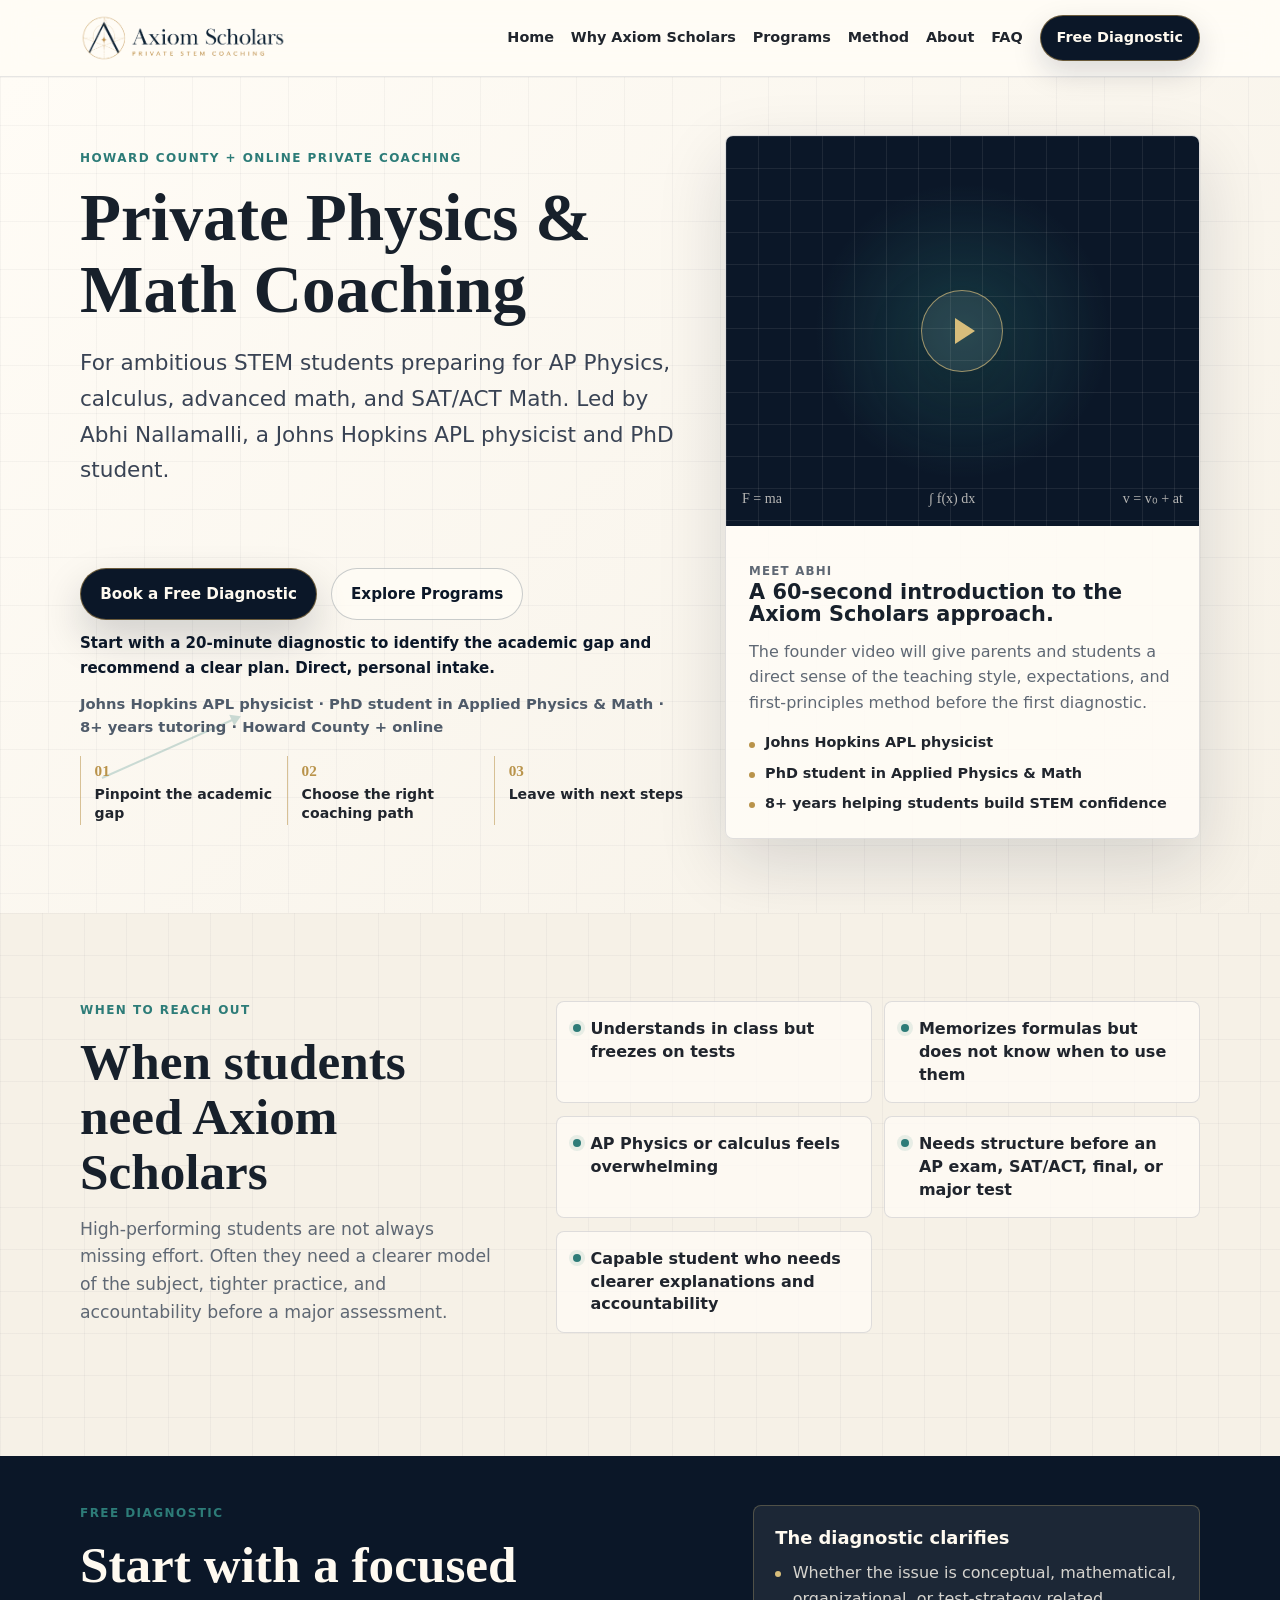
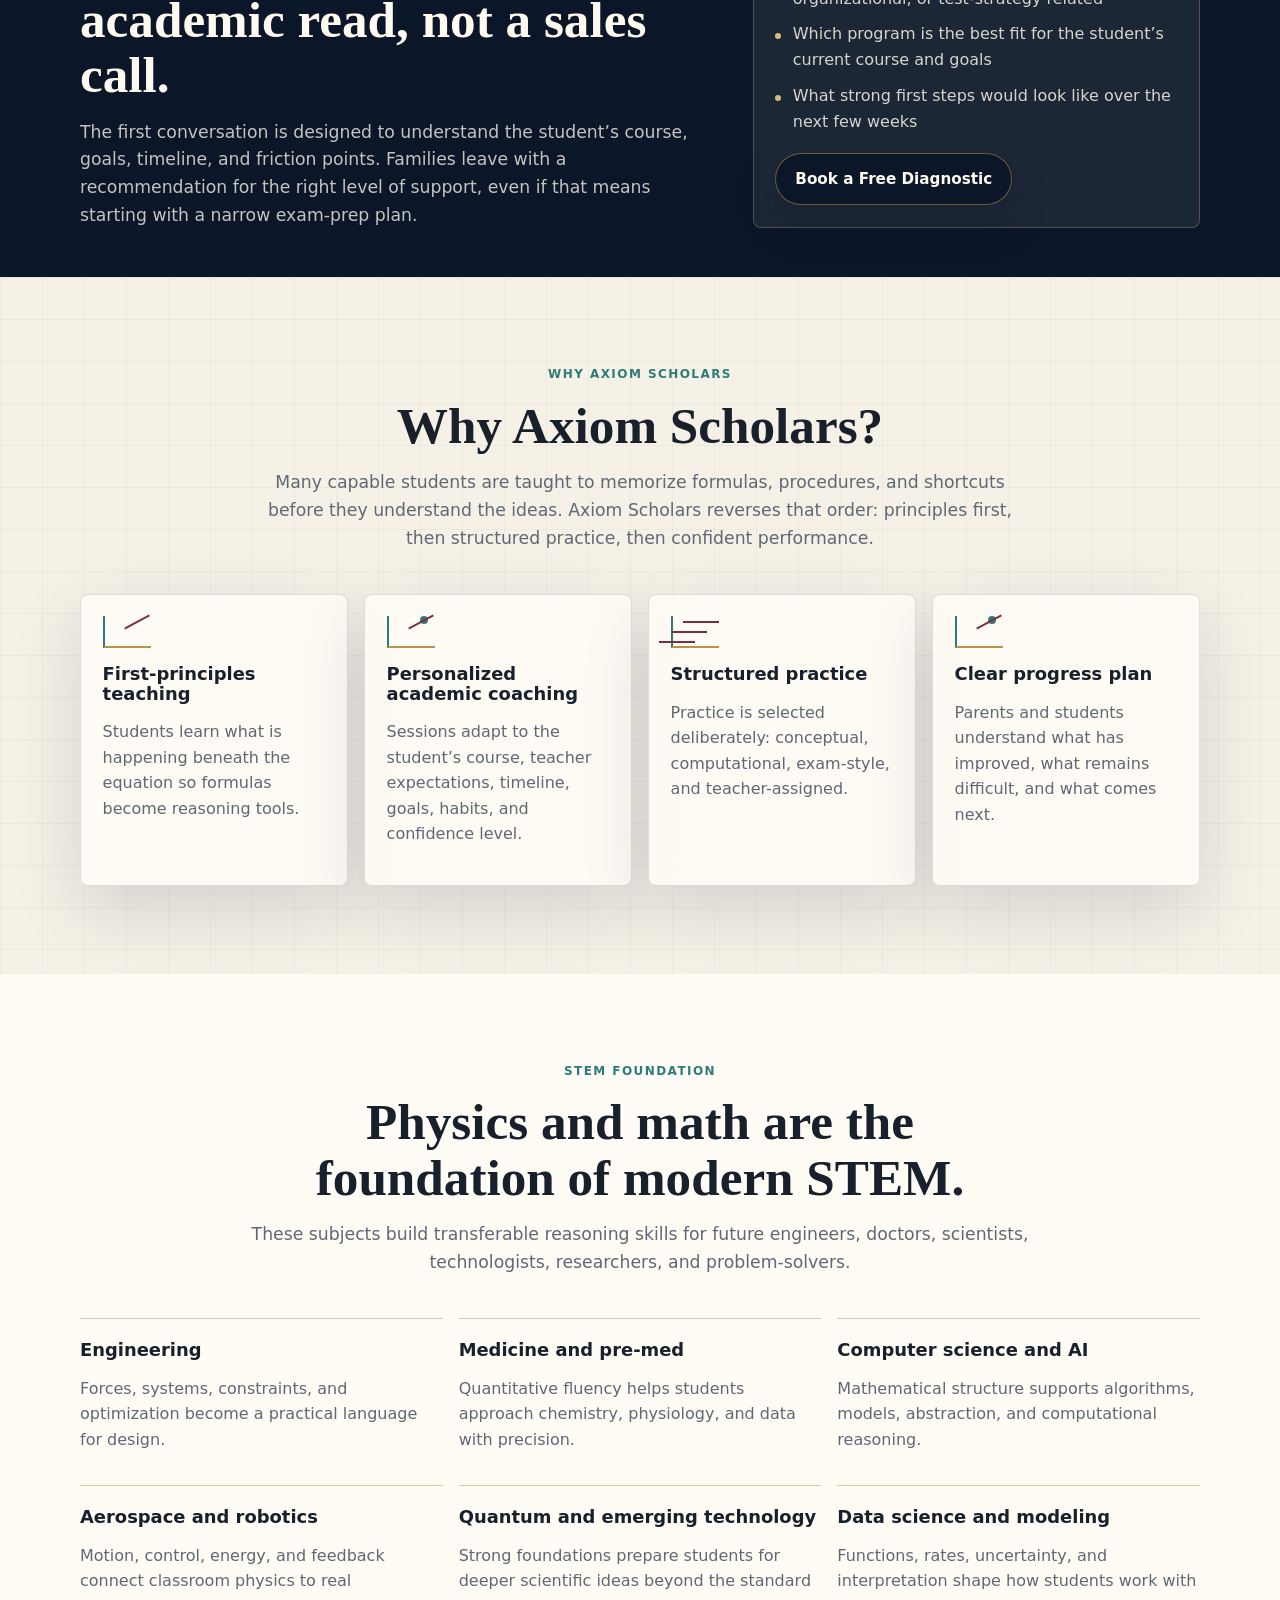
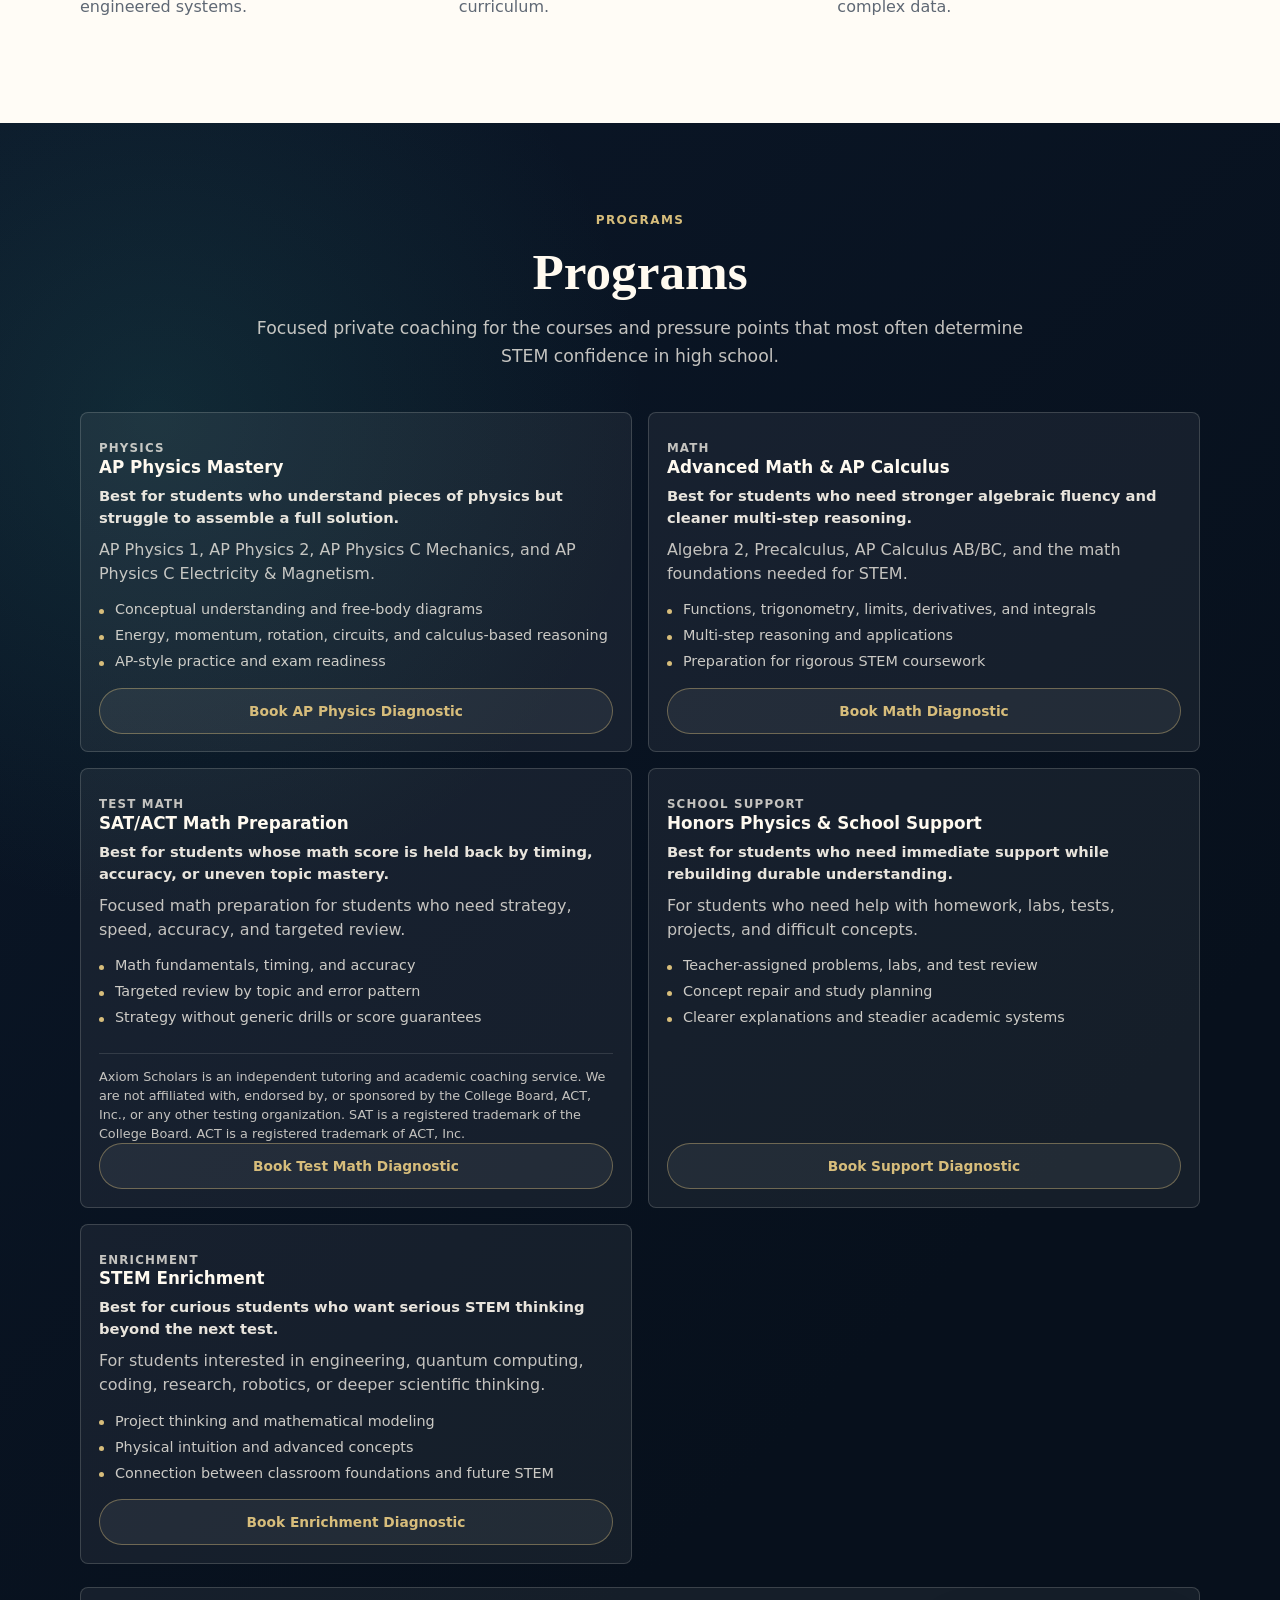
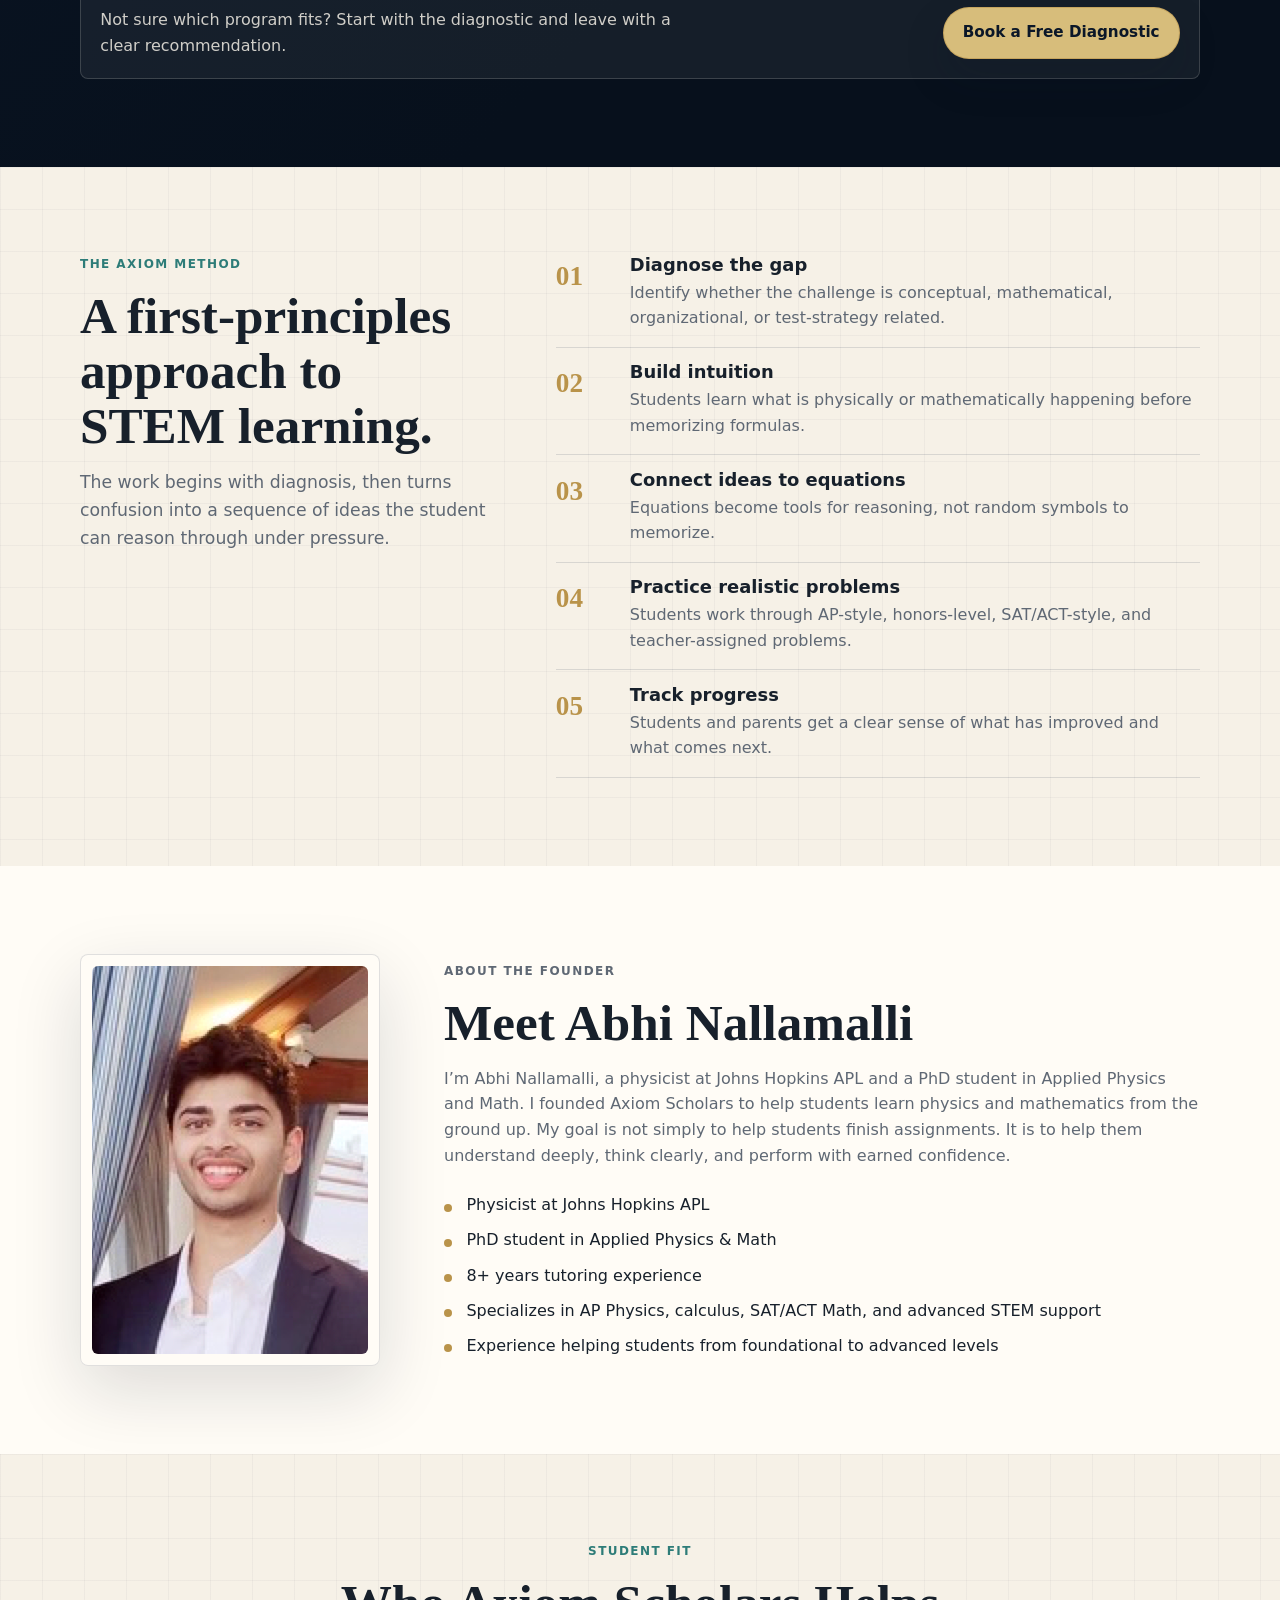
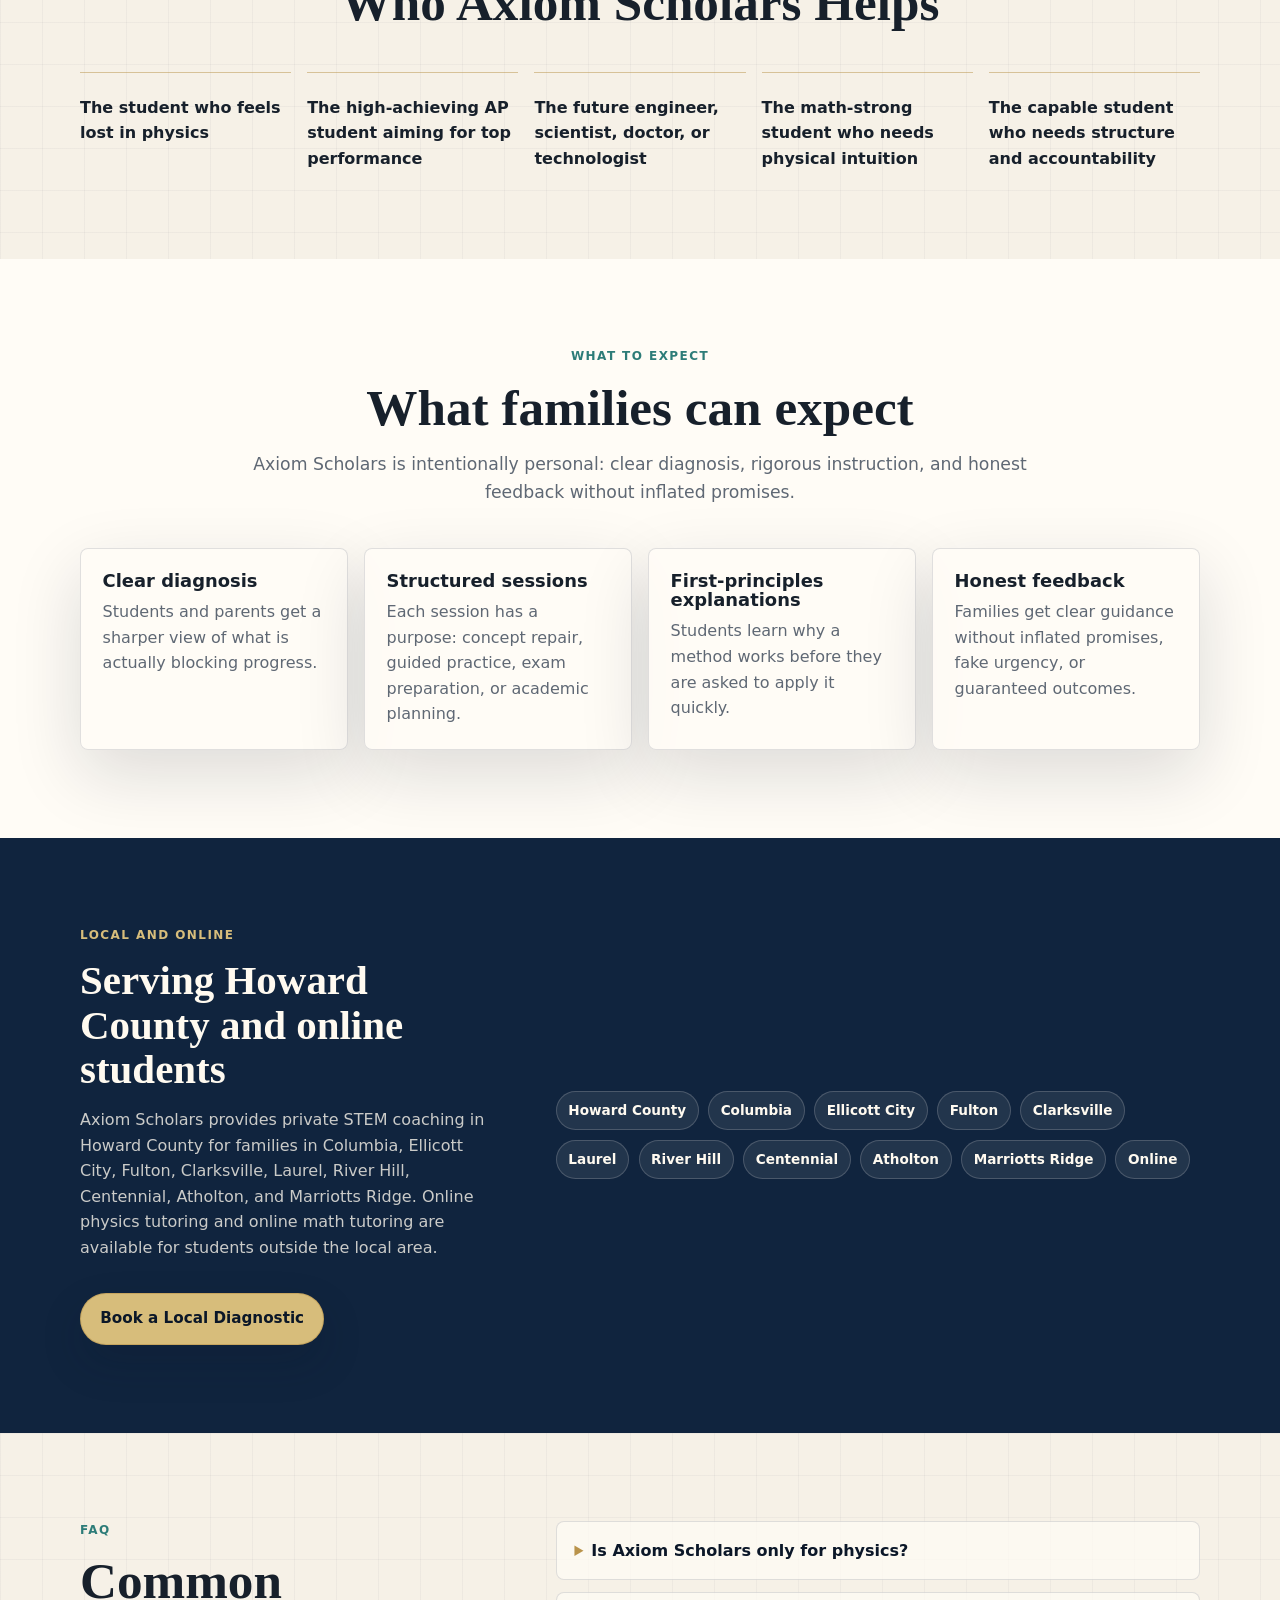
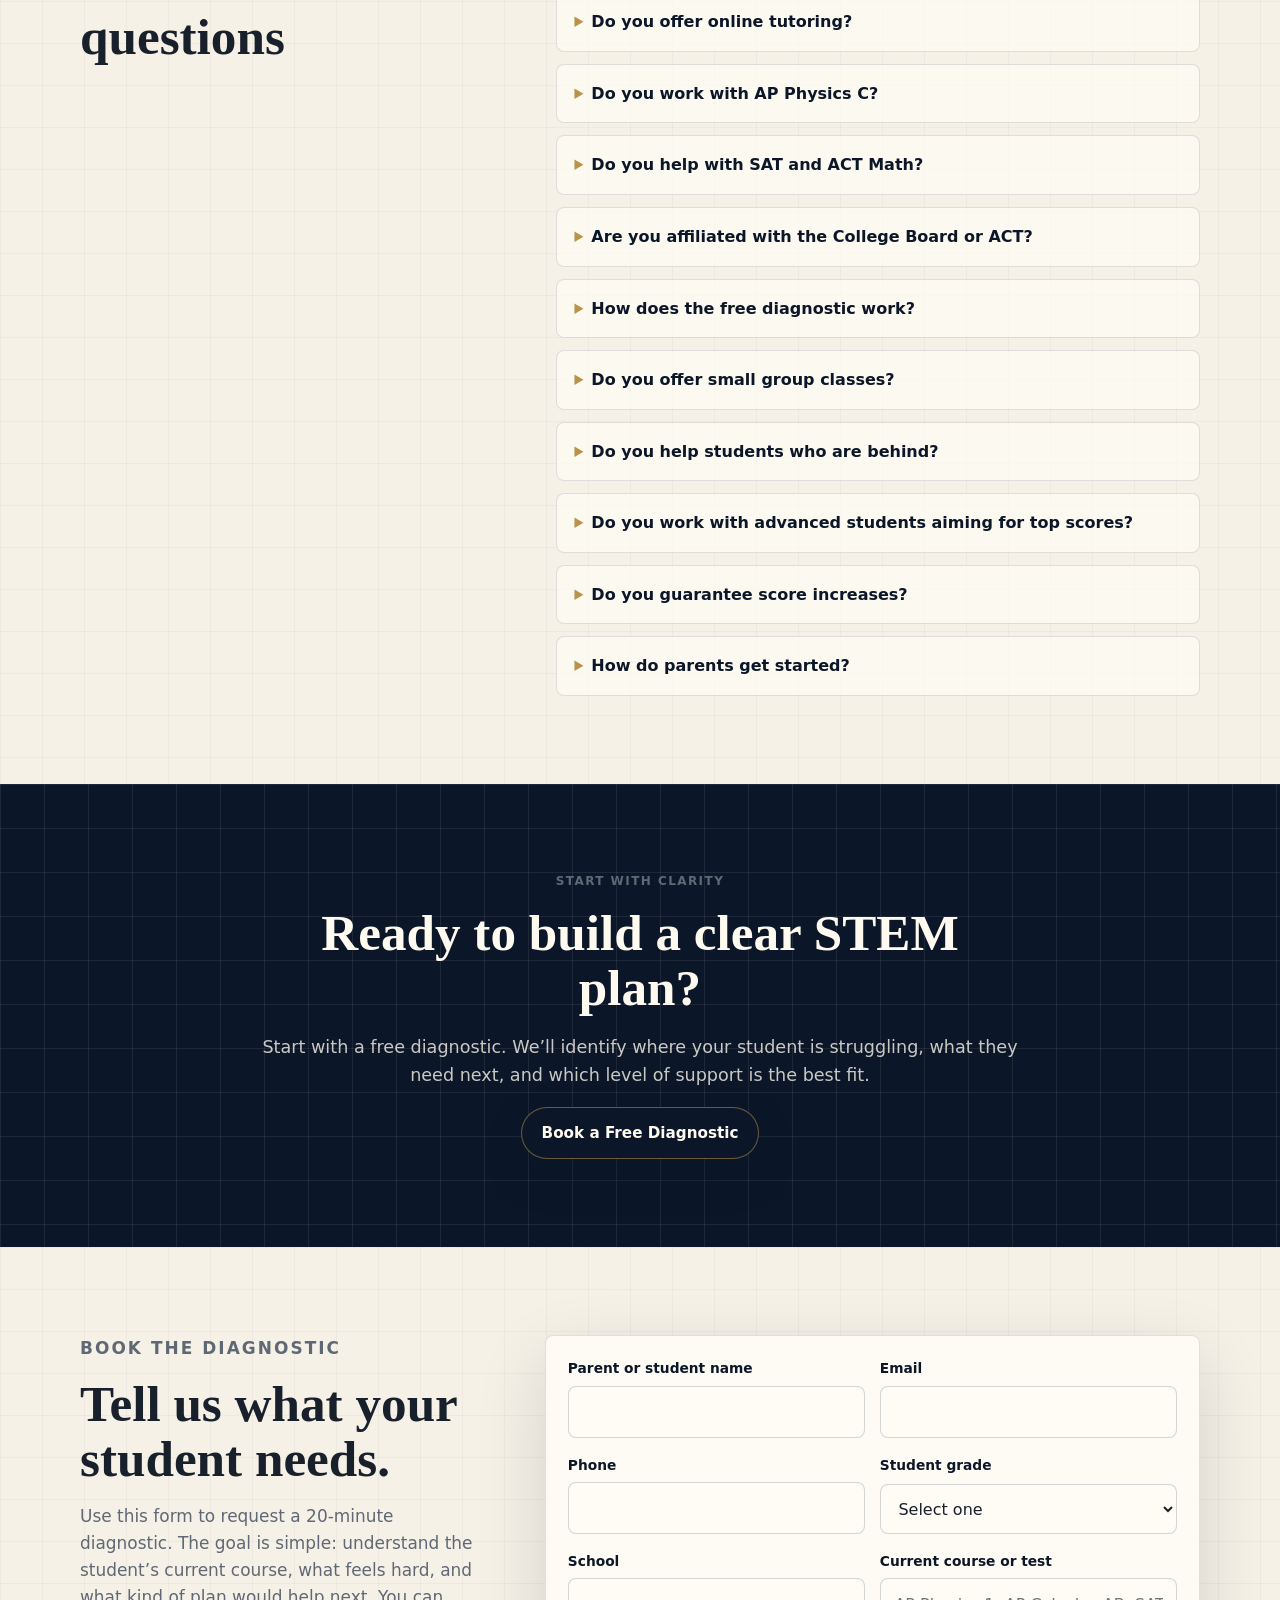
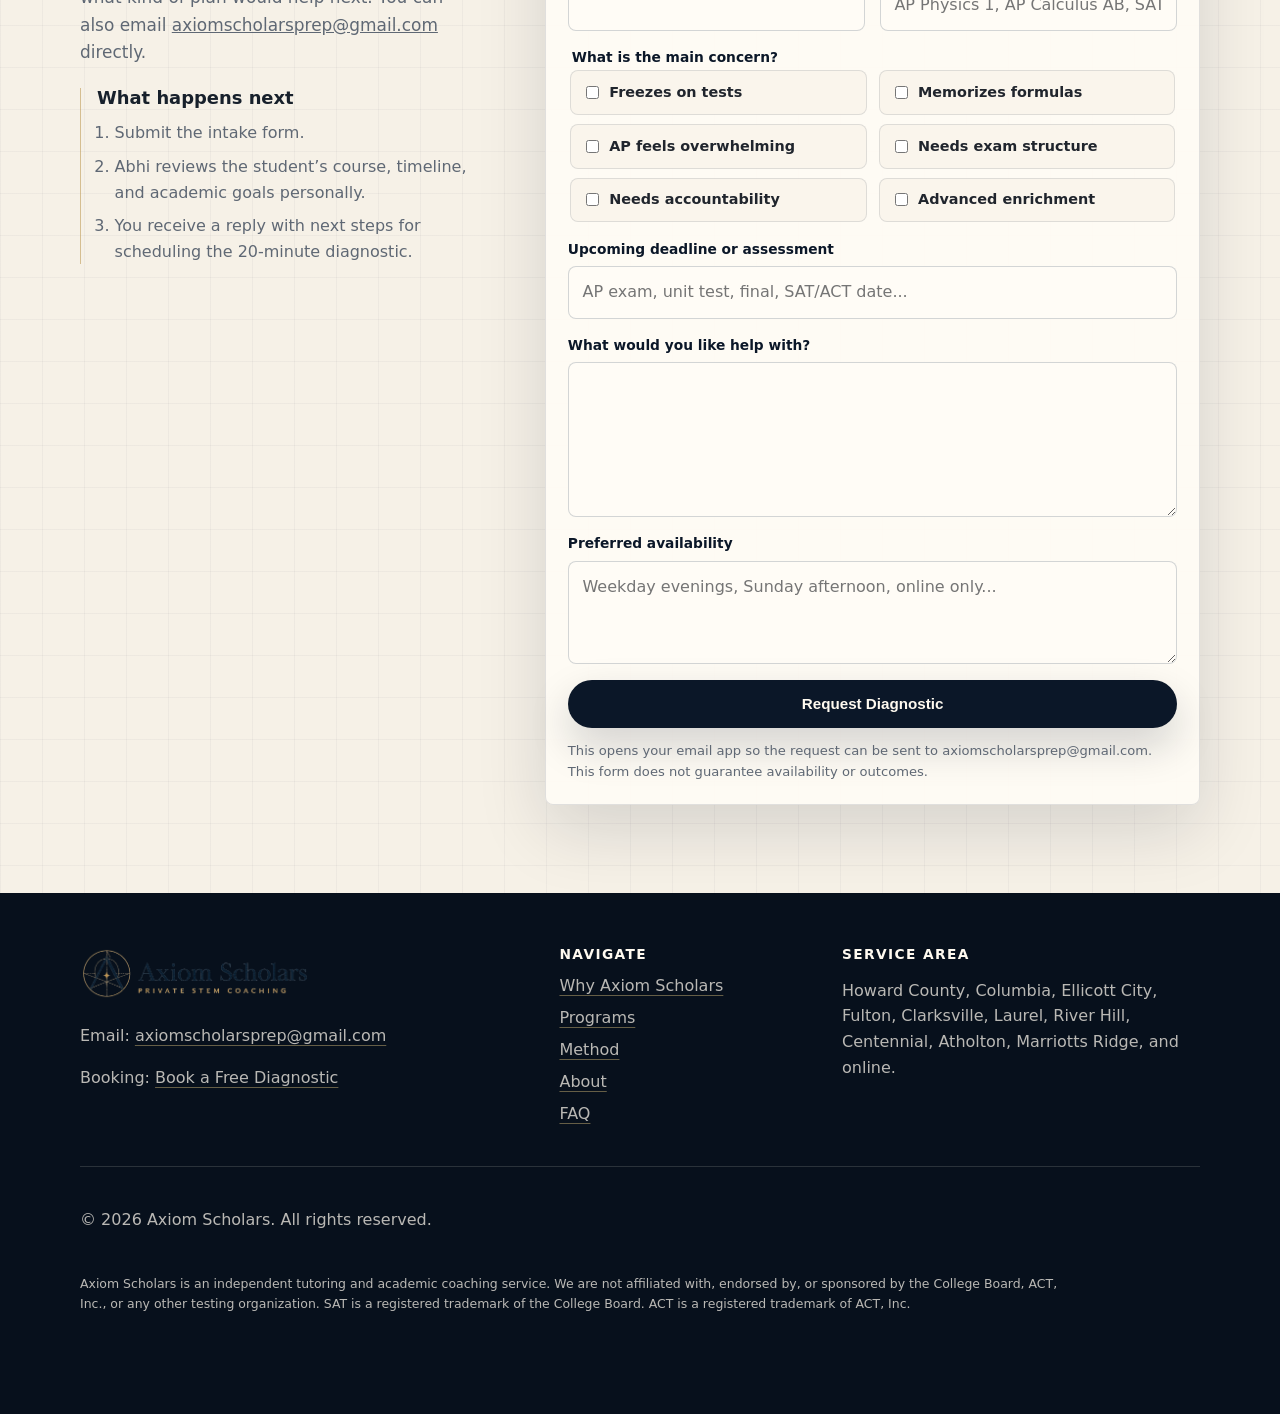
==== index.html @ aae69005 "RepoUpload" ====
<!DOCTYPE html>
<html lang="en">
  <head>
    <meta charset="UTF-8" />
    <meta name="viewport" content="width=device-width, initial-scale=1.0" />
    <title>Axiom Scholars | Private Physics & Math Coaching in Howard County</title>
    <meta
      name="description"
      content="Premium private physics, math, AP Physics, AP Calculus, and SAT/ACT Math coaching for Howard County and online students. Led by a Johns Hopkins APL physicist."
    />
    <meta name="robots" content="index, follow" />
    <meta
      name="keywords"
      content="Private STEM coaching Howard County, Physics tutor Howard County, Math tutor Howard County, AP Physics tutor Columbia MD, AP Calculus tutor Howard County, SAT Math tutor Columbia MD, ACT Math tutor Howard County, STEM tutoring Howard County, Online physics tutoring, Online math tutoring"
    />
    <!-- TODO: Replace [INSERT DOMAIN HERE] with the production domain. -->
    <link rel="canonical" href="https://[INSERT DOMAIN HERE]/" />

    <meta property="og:type" content="website" />
    <meta property="og:title" content="Axiom Scholars | Private Physics & Math Coaching in Howard County" />
    <meta
      property="og:description"
      content="Premium private physics, math, AP Physics, AP Calculus, and SAT/ACT Math coaching for Howard County and online students. Led by a Johns Hopkins APL physicist."
    />
    <!-- TODO: Replace [INSERT DOMAIN HERE] with the production domain. Uses uploaded stacked logo for social sharing. -->
    <meta property="og:image" content="https://[INSERT DOMAIN HERE]/assets/logo-social-clean.png" />
    <!-- TODO: Replace [INSERT DOMAIN HERE] with the production domain. -->
    <meta property="og:url" content="https://[INSERT DOMAIN HERE]/" />
    <meta property="og:site_name" content="Axiom Scholars" />
    <meta name="twitter:card" content="summary_large_image" />
    <meta name="theme-color" content="#0b1728" />
    <link rel="icon" type="image/png" href="assets/logo-emblem-clean.png" />
    <link rel="apple-touch-icon" href="assets/logo-emblem-clean.png" />

    <!--
      TODO: Google Analytics 4.
      1. Create a GA4 web stream.
      2. Replace G-XXXXXXXXXX in both places below with the real measurement ID.
      3. Uncomment this block after deploying publicly.

      <script async src="https://www.googletagmanager.com/gtag/js?id=G-XXXXXXXXXX"></script>
      <script>
        window.dataLayer = window.dataLayer || [];
        function gtag(){dataLayer.push(arguments);}
        gtag('js', new Date());
        gtag('config', 'G-XXXXXXXXXX');
      </script>
    -->

    <!--
      TODO: Optional Meta Pixel.
      Replace META_PIXEL_ID with the real pixel ID and uncomment only if using Facebook/Instagram ads.

      <script>
        !function(f,b,e,v,n,t,s){if(f.fbq)return;n=f.fbq=function(){n.callMethod?
        n.callMethod.apply(n,arguments):n.queue.push(arguments)};if(!f._fbq)f._fbq=n;
        n.push=n;n.loaded=!0;n.version='2.0';n.queue=[];t=b.createElement(e);t.async=!0;
        t.src=v;s=b.getElementsByTagName(e)[0];s.parentNode.insertBefore(t,s)}
        (window, document,'script','https://connect.facebook.net/en_US/fbevents.js');
        fbq('init', 'META_PIXEL_ID');
        fbq('track', 'PageView');
      </script>
    -->

    <link rel="stylesheet" href="styles.css" />
    <script type="application/ld+json">
      {
        "@context": "https://schema.org",
        "@type": ["EducationalOrganization", "LocalBusiness"],
        "name": "Axiom Scholars",
        "description": "Private STEM coaching in Howard County for physics, advanced math, AP coursework, and standardized test math preparation.",
        "url": "https://[INSERT DOMAIN HERE]/",
        "email": "axiomscholarsprep@gmail.com",
        "priceRange": "$$$",
        "founder": {
          "@type": "Person",
          "name": "Abhi Nallamalli",
          "jobTitle": "Physicist and PhD student in Applied Physics and Math"
        },
        "address": {
          "@type": "PostalAddress",
          "addressRegion": "MD",
          "addressCountry": "US"
        },
        "areaServed": [
          "Howard County, Maryland",
          "Columbia, Maryland",
          "Ellicott City, Maryland",
          "Fulton, Maryland",
          "Clarksville, Maryland",
          "Laurel, Maryland",
          "Online"
        ],
        "knowsAbout": [
          "Physics tutoring",
          "Math tutoring",
          "AP Physics",
          "AP Calculus",
          "SAT Math preparation",
          "ACT Math preparation",
          "STEM coaching"
        ],
        "hasOfferCatalog": {
          "@type": "OfferCatalog",
          "name": "Private STEM coaching programs",
          "itemListElement": [
            {
              "@type": "Offer",
              "name": "AP Physics Mastery"
            },
            {
              "@type": "Offer",
              "name": "Advanced Math and AP Calculus"
            },
            {
              "@type": "Offer",
              "name": "SAT/ACT Math Preparation"
            },
            {
              "@type": "Offer",
              "name": "Honors Physics and School Support"
            },
            {
              "@type": "Offer",
              "name": "STEM Enrichment"
            }
          ]
        },
        "sameAs": []
      }
    </script>
  </head>
  <body>
    <a class="skip-link" href="#main">Skip to content</a>

    <header class="site-header" data-header>
      <nav class="nav container" aria-label="Primary navigation">
        <a class="brand" href="#home" aria-label="Axiom Scholars home">
          <img class="brand-logo brand-logo-full" src="assets/logo-horizontal-clean.png" alt="Axiom Scholars logo" width="1879" height="433" />
          <img class="brand-logo brand-logo-icon" src="assets/logo-emblem-clean.png" alt="Axiom Scholars logo" width="1008" height="1018" />
        </a>
        <button class="nav-toggle" type="button" aria-expanded="false" aria-controls="nav-menu" data-nav-toggle>
          <span class="sr-only">Toggle navigation</span>
          <span aria-hidden="true"></span>
          <span aria-hidden="true"></span>
          <span aria-hidden="true"></span>
        </button>
        <div class="nav-menu" id="nav-menu" data-nav-menu>
          <a href="#home">Home</a>
          <a href="#why">Why Axiom Scholars</a>
          <a href="#programs">Programs</a>
          <a href="#method">Method</a>
          <a href="#about">About</a>
          <a href="#faq">FAQ</a>
          <a class="nav-cta" href="#diagnostic-form">Free Diagnostic</a>
        </div>
      </nav>
    </header>

    <main id="main">
      <section class="hero section" id="home" aria-labelledby="hero-title">
        <div class="hero-bg" aria-hidden="true">
          <span class="axis axis-x"></span>
          <span class="axis axis-y"></span>
          <span class="vector vector-one"></span>
          <span class="vector vector-two"></span>
        </div>
        <div class="container hero-grid">
          <div class="hero-copy">
            <p class="eyebrow">Howard County + online private coaching</p>
            <h1 id="hero-title">Private Physics &amp; Math Coaching</h1>
            <p class="hero-subtitle">
              For ambitious STEM students preparing for AP Physics, calculus, advanced math, and SAT/ACT Math. Led by
              Abhi Nallamalli, a Johns Hopkins APL physicist and PhD student.
            </p>
          </div>
          <aside class="hero-card" aria-label="Meet Abhi video preview">
            <div class="video-placeholder">
              <!-- TODO: Replace this placeholder with the final intro video embed or linked video thumbnail. -->
              <button class="play-button" type="button" aria-label="Intro video placeholder">
                <span aria-hidden="true"></span>
              </button>
              <div class="formula-strip" aria-hidden="true">
                <span>F = ma</span>
                <span>∫ f(x) dx</span>
                <span>v = v₀ + at</span>
              </div>
            </div>
            <div class="hero-card-copy">
              <p class="card-kicker">Meet Abhi</p>
              <h2>A 60-second introduction to the Axiom Scholars approach.</h2>
              <p>
                The founder video will give parents and students a direct sense of the teaching style, expectations,
                and first-principles method before the first diagnostic.
              </p>
              <ul class="video-proof-list" aria-label="Founder credibility">
                <li>Johns Hopkins APL physicist</li>
                <li>PhD student in Applied Physics &amp; Math</li>
                <li>8+ years helping students build STEM confidence</li>
              </ul>
            </div>
          </aside>
          <div class="hero-actions">
            <div class="cta-row" aria-label="Primary actions">
              <a class="button button-primary" href="#diagnostic-form">Book a Free Diagnostic</a>
              <a class="button button-secondary" href="#programs">Explore Programs</a>
            </div>
            <p class="cta-note">
              Start with a 20-minute diagnostic to identify the academic gap and recommend a clear plan. Direct,
              personal intake.
            </p>
            <p class="credential-line">
              Johns Hopkins APL physicist · PhD student in Applied Physics &amp; Math · 8+ years tutoring · Howard County + online
            </p>
            <div class="parent-proof" aria-label="What parents get quickly">
              <div>
                <span>01</span>
                <p>Pinpoint the academic gap</p>
              </div>
              <div>
                <span>02</span>
                <p>Choose the right coaching path</p>
              </div>
              <div>
                <span>03</span>
                <p>Leave with next steps</p>
              </div>
            </div>
          </div>
        </div>
      </section>

      <section class="section section-light need-section" aria-labelledby="need-title">
        <div class="container need-grid">
          <div class="section-heading align-left">
            <p class="eyebrow">When to reach out</p>
            <h2 id="need-title">When students need Axiom Scholars</h2>
            <p>
              High-performing students are not always missing effort. Often they need a clearer model of the subject,
              tighter practice, and accountability before a major assessment.
            </p>
          </div>
          <div class="need-list" aria-label="Parent pain points">
            <article>Understands in class but freezes on tests</article>
            <article>Memorizes formulas but does not know when to use them</article>
            <article>AP Physics or calculus feels overwhelming</article>
            <article>Needs structure before an AP exam, SAT/ACT, final, or major test</article>
            <article>Capable student who needs clearer explanations and accountability</article>
          </div>
        </div>
      </section>

      <section class="section diagnostic-section" aria-labelledby="diagnostic-title">
        <div class="container diagnostic-grid">
          <div class="section-heading align-left">
            <p class="eyebrow">Free diagnostic</p>
            <h2 id="diagnostic-title">Start with a focused academic read, not a sales call.</h2>
            <p>
              The first conversation is designed to understand the student’s course, goals, timeline, and friction
              points. Families leave with a recommendation for the right level of support, even if that means starting
              with a narrow exam-prep plan.
            </p>
          </div>
          <div class="diagnostic-card" aria-label="Diagnostic includes">
            <h3>The diagnostic clarifies</h3>
            <ul>
              <li>Whether the issue is conceptual, mathematical, organizational, or test-strategy related</li>
              <li>Which program is the best fit for the student’s current course and goals</li>
              <li>What strong first steps would look like over the next few weeks</li>
            </ul>
            <a class="button button-primary" href="#diagnostic-form">Book a Free Diagnostic</a>
          </div>
        </div>
      </section>

      <section class="section section-light" id="why" aria-labelledby="why-title">
        <div class="container">
          <div class="section-heading">
            <p class="eyebrow">Why Axiom Scholars</p>
            <h2 id="why-title">Why Axiom Scholars?</h2>
            <p>
              Many capable students are taught to memorize formulas, procedures, and shortcuts before they understand
              the ideas. Axiom Scholars reverses that order: principles first, then structured practice, then confident
              performance.
            </p>
          </div>
          <div class="feature-grid">
            <article class="feature-card">
              <span class="line-icon" aria-hidden="true"></span>
              <h3>First-principles teaching</h3>
              <p>Students learn what is happening beneath the equation so formulas become reasoning tools.</p>
            </article>
            <article class="feature-card">
              <span class="line-icon line-icon-dots" aria-hidden="true"></span>
              <h3>Personalized academic coaching</h3>
              <p>Sessions adapt to the student’s course, teacher expectations, timeline, goals, habits, and confidence level.</p>
            </article>
            <article class="feature-card">
              <span class="line-icon line-icon-steps" aria-hidden="true"></span>
              <h3>Structured practice</h3>
              <p>Practice is selected deliberately: conceptual, computational, exam-style, and teacher-assigned.</p>
            </article>
            <article class="feature-card">
              <span class="line-icon line-icon-plan" aria-hidden="true"></span>
              <h3>Clear progress plan</h3>
              <p>Parents and students understand what has improved, what remains difficult, and what comes next.</p>
            </article>
          </div>
        </div>
      </section>

      <section class="section" aria-labelledby="foundation-title">
        <div class="container">
          <div class="section-heading">
            <p class="eyebrow">STEM foundation</p>
            <h2 id="foundation-title">Physics and math are the foundation of modern STEM.</h2>
            <p>
              These subjects build transferable reasoning skills for future engineers, doctors, scientists,
              technologists, researchers, and problem-solvers.
            </p>
          </div>
          <div class="discipline-grid">
            <article>
              <h3>Engineering</h3>
              <p>Forces, systems, constraints, and optimization become a practical language for design.</p>
            </article>
            <article>
              <h3>Medicine and pre-med</h3>
              <p>Quantitative fluency helps students approach chemistry, physiology, and data with precision.</p>
            </article>
            <article>
              <h3>Computer science and AI</h3>
              <p>Mathematical structure supports algorithms, models, abstraction, and computational reasoning.</p>
            </article>
            <article>
              <h3>Aerospace and robotics</h3>
              <p>Motion, control, energy, and feedback connect classroom physics to real engineered systems.</p>
            </article>
            <article>
              <h3>Quantum and emerging technology</h3>
              <p>Strong foundations prepare students for deeper scientific ideas beyond the standard curriculum.</p>
            </article>
            <article>
              <h3>Data science and modeling</h3>
              <p>Functions, rates, uncertainty, and interpretation shape how students work with complex data.</p>
            </article>
          </div>
        </div>
      </section>

      <section class="section section-dark" id="programs" aria-labelledby="programs-title">
        <div class="container">
          <div class="section-heading">
            <p class="eyebrow">Programs</p>
            <h2 id="programs-title">Programs</h2>
            <p>
              Focused private coaching for the courses and pressure points that most often determine STEM confidence
              in high school.
            </p>
          </div>
          <div class="program-grid">
            <article class="program-card">
              <p class="program-label">Physics</p>
              <h3>AP Physics Mastery</h3>
              <p class="program-fit">Best for students who understand pieces of physics but struggle to assemble a full solution.</p>
              <p>AP Physics 1, AP Physics 2, AP Physics C Mechanics, and AP Physics C Electricity &amp; Magnetism.</p>
              <ul class="program-points">
                <li>Conceptual understanding and free-body diagrams</li>
                <li>Energy, momentum, rotation, circuits, and calculus-based reasoning</li>
                <li>AP-style practice and exam readiness</li>
              </ul>
              <a class="program-button" href="#diagnostic-form">Book AP Physics Diagnostic</a>
            </article>
            <article class="program-card">
              <p class="program-label">Math</p>
              <h3>Advanced Math &amp; AP Calculus</h3>
              <p class="program-fit">Best for students who need stronger algebraic fluency and cleaner multi-step reasoning.</p>
              <p>Algebra 2, Precalculus, AP Calculus AB/BC, and the math foundations needed for STEM.</p>
              <ul class="program-points">
                <li>Functions, trigonometry, limits, derivatives, and integrals</li>
                <li>Multi-step reasoning and applications</li>
                <li>Preparation for rigorous STEM coursework</li>
              </ul>
              <a class="program-button" href="#diagnostic-form">Book Math Diagnostic</a>
            </article>
            <article class="program-card">
              <p class="program-label">Test math</p>
              <h3>SAT/ACT Math Preparation</h3>
              <p class="program-fit">Best for students whose math score is held back by timing, accuracy, or uneven topic mastery.</p>
              <p>Focused math preparation for students who need strategy, speed, accuracy, and targeted review.</p>
              <ul class="program-points">
                <li>Math fundamentals, timing, and accuracy</li>
                <li>Targeted review by topic and error pattern</li>
                <li>Strategy without generic drills or score guarantees</li>
              </ul>
              <p class="mini-disclaimer">
                Axiom Scholars is an independent tutoring and academic coaching service. We are not affiliated with,
                endorsed by, or sponsored by the College Board, ACT, Inc., or any other testing organization. SAT is a
                registered trademark of the College Board. ACT is a registered trademark of ACT, Inc.
              </p>
              <a class="program-button" href="#diagnostic-form">Book Test Math Diagnostic</a>
            </article>
            <article class="program-card">
              <p class="program-label">School support</p>
              <h3>Honors Physics &amp; School Support</h3>
              <p class="program-fit">Best for students who need immediate support while rebuilding durable understanding.</p>
              <p>For students who need help with homework, labs, tests, projects, and difficult concepts.</p>
              <ul class="program-points">
                <li>Teacher-assigned problems, labs, and test review</li>
                <li>Concept repair and study planning</li>
                <li>Clearer explanations and steadier academic systems</li>
              </ul>
              <a class="program-button" href="#diagnostic-form">Book Support Diagnostic</a>
            </article>
            <article class="program-card program-card-wide">
              <p class="program-label">Enrichment</p>
              <h3>STEM Enrichment</h3>
              <p class="program-fit">Best for curious students who want serious STEM thinking beyond the next test.</p>
              <p>For students interested in engineering, quantum computing, coding, research, robotics, or deeper scientific thinking.</p>
              <ul class="program-points">
                <li>Project thinking and mathematical modeling</li>
                <li>Physical intuition and advanced concepts</li>
                <li>Connection between classroom foundations and future STEM</li>
              </ul>
              <a class="program-button" href="#diagnostic-form">Book Enrichment Diagnostic</a>
            </article>
          </div>
          <div class="section-cta">
            <p>Not sure which program fits? Start with the diagnostic and leave with a clear recommendation.</p>
            <a class="button button-primary" href="#diagnostic-form">Book a Free Diagnostic</a>
          </div>
        </div>
      </section>

      <section class="section section-light" id="method" aria-labelledby="method-title">
        <div class="container method-layout">
          <div class="section-heading align-left">
            <p class="eyebrow">The Axiom Method</p>
            <h2 id="method-title">A first-principles approach to STEM learning.</h2>
            <p>
              The work begins with diagnosis, then turns confusion into a sequence of ideas the student can reason
              through under pressure.
            </p>
          </div>
          <ol class="method-list">
            <li>
              <span>01</span>
              <div>
                <h3>Diagnose the gap</h3>
                <p>Identify whether the challenge is conceptual, mathematical, organizational, or test-strategy related.</p>
              </div>
            </li>
            <li>
              <span>02</span>
              <div>
                <h3>Build intuition</h3>
                <p>Students learn what is physically or mathematically happening before memorizing formulas.</p>
              </div>
            </li>
            <li>
              <span>03</span>
              <div>
                <h3>Connect ideas to equations</h3>
                <p>Equations become tools for reasoning, not random symbols to memorize.</p>
              </div>
            </li>
            <li>
              <span>04</span>
              <div>
                <h3>Practice realistic problems</h3>
                <p>Students work through AP-style, honors-level, SAT/ACT-style, and teacher-assigned problems.</p>
              </div>
            </li>
            <li>
              <span>05</span>
              <div>
                <h3>Track progress</h3>
                <p>Students and parents get a clear sense of what has improved and what comes next.</p>
              </div>
            </li>
          </ol>
        </div>
      </section>

      <section class="section" id="about" aria-labelledby="about-title">
        <div class="container about-grid">
          <div class="portrait-card" aria-label="Founder image placeholder">
            <img class="founder-photo" src="assets/headshot-enhanced.png" alt="Abhi Nallamalli, founder of Axiom Scholars" width="354" height="388" />
          </div>
          <div class="about-copy">
            <p class="eyebrow">About the founder</p>
            <h2 id="about-title">Meet Abhi Nallamalli</h2>
            <p>
              I’m Abhi Nallamalli, a physicist at Johns Hopkins APL and a PhD student in Applied Physics and Math. I
              founded Axiom Scholars to help students learn physics and mathematics from the ground up. My goal is not
              simply to help students finish assignments. It is to help them understand deeply, think clearly, and
              perform with earned confidence.
            </p>
            <ul class="credential-list">
              <li>Physicist at Johns Hopkins APL</li>
              <li>PhD student in Applied Physics &amp; Math</li>
              <li>8+ years tutoring experience</li>
              <li>Specializes in AP Physics, calculus, SAT/ACT Math, and advanced STEM support</li>
              <li>Experience helping students from foundational to advanced levels</li>
            </ul>
          </div>
        </div>
      </section>

      <section class="section section-light" aria-labelledby="who-title">
        <div class="container">
          <div class="section-heading">
            <p class="eyebrow">Student fit</p>
            <h2 id="who-title">Who Axiom Scholars Helps</h2>
          </div>
          <div class="fit-grid">
            <article>The student who feels lost in physics</article>
            <article>The high-achieving AP student aiming for top performance</article>
            <article>The future engineer, scientist, doctor, or technologist</article>
            <article>The math-strong student who needs physical intuition</article>
            <article>The capable student who needs structure and accountability</article>
          </div>
        </div>
      </section>

      <section class="section" aria-labelledby="expect-title">
        <div class="container">
          <div class="section-heading">
            <p class="eyebrow">What to expect</p>
            <h2 id="expect-title">What families can expect</h2>
            <p>
              Axiom Scholars is intentionally personal: clear diagnosis, rigorous instruction, and honest feedback
              without inflated promises.
            </p>
          </div>
          <div class="expect-grid">
            <!-- TODO: Replace this section with real, permission-approved testimonials only when available. Do not fabricate reviews or score claims. -->
            <article>
              <h3>Clear diagnosis</h3>
              <p>Students and parents get a sharper view of what is actually blocking progress.</p>
            </article>
            <article>
              <h3>Structured sessions</h3>
              <p>Each session has a purpose: concept repair, guided practice, exam preparation, or academic planning.</p>
            </article>
            <article>
              <h3>First-principles explanations</h3>
              <p>Students learn why a method works before they are asked to apply it quickly.</p>
            </article>
            <article>
              <h3>Honest feedback</h3>
              <p>Families get clear guidance without inflated promises, fake urgency, or guaranteed outcomes.</p>
            </article>
          </div>
        </div>
      </section>

      <section class="section section-accent" aria-labelledby="local-title">
        <div class="container local-grid">
          <div>
            <p class="eyebrow">Local and online</p>
            <h2 id="local-title">Serving Howard County and online students</h2>
            <p>
              Axiom Scholars provides private STEM coaching in Howard County for families in Columbia, Ellicott City,
              Fulton, Clarksville, Laurel, River Hill, Centennial, Atholton, and Marriotts Ridge. Online physics
              tutoring and online math tutoring are available for students outside the local area.
            </p>
            <a class="button button-primary local-cta" href="#diagnostic-form">Book a Local Diagnostic</a>
          </div>
          <div class="location-list" aria-label="Service areas">
            <span>Howard County</span>
            <span>Columbia</span>
            <span>Ellicott City</span>
            <span>Fulton</span>
            <span>Clarksville</span>
            <span>Laurel</span>
            <span>River Hill</span>
            <span>Centennial</span>
            <span>Atholton</span>
            <span>Marriotts Ridge</span>
            <span>Online</span>
          </div>
        </div>
      </section>

      <section class="section section-light" id="faq" aria-labelledby="faq-title">
        <div class="container faq-layout">
          <div class="section-heading align-left">
            <p class="eyebrow">FAQ</p>
            <h2 id="faq-title">Common questions</h2>
          </div>
          <div class="faq-list">
            <details>
              <summary>Is Axiom Scholars only for physics?</summary>
              <p>No. Physics is a core specialty, but we also support advanced math, AP Calculus, SAT/ACT Math, honors math, and broader STEM preparation.</p>
            </details>
            <details>
              <summary>Do you offer online tutoring?</summary>
              <p>Yes. Sessions are available online, and some local options may be available depending on schedule and location.</p>
            </details>
            <details>
              <summary>Do you work with AP Physics C?</summary>
              <p>Yes. We support AP Physics C Mechanics and AP Physics C Electricity &amp; Magnetism, including calculus-based problem solving.</p>
            </details>
            <details>
              <summary>Do you help with SAT and ACT Math?</summary>
              <p>
                Yes. We offer independent SAT/ACT Math preparation focused on math fundamentals, strategy, timing, and accuracy.
                Axiom Scholars is an independent tutoring and academic coaching service. We are not affiliated with,
                endorsed by, or sponsored by the College Board, ACT, Inc., or any other testing organization. SAT is a
                registered trademark of the College Board. ACT is a registered trademark of ACT, Inc.
              </p>
            </details>
            <details>
              <summary>Are you affiliated with the College Board or ACT?</summary>
              <p>No. Axiom Scholars is independent and is not affiliated with, endorsed by, or sponsored by the College Board, ACT, Inc., or any testing organization.</p>
            </details>
            <details>
              <summary>How does the free diagnostic work?</summary>
              <p>We review the student’s goals, current challenges, course demands, timeline, and academic needs, then recommend a clear plan.</p>
            </details>
            <details>
              <summary>Do you offer small group classes?</summary>
              <p>Yes. Small-group review sessions may be offered for AP Physics, AP Calculus, and standardized test math preparation depending on demand.</p>
            </details>
            <details>
              <summary>Do you help students who are behind?</summary>
              <p>Yes. The first-principles approach is especially useful for students who feel lost or have gaps in math or physics foundations.</p>
            </details>
            <details>
              <summary>Do you work with advanced students aiming for top scores?</summary>
              <p>Yes. Advanced students can work on harder problems, deeper intuition, exam strategy, and preparation for future STEM coursework.</p>
            </details>
            <details>
              <summary>Do you guarantee score increases?</summary>
              <p>No. We do not guarantee specific score increases or grades. We provide structured instruction, targeted practice, and clear feedback to help students improve.</p>
            </details>
            <details>
              <summary>How do parents get started?</summary>
              <p>Book a free diagnostic and we will recommend the best next step.</p>
            </details>
          </div>
        </div>
      </section>

      <section class="section final-cta" aria-labelledby="final-cta-title">
        <div class="container final-cta-inner">
          <p class="eyebrow">Start with clarity</p>
          <h2 id="final-cta-title">Ready to build a clear STEM plan?</h2>
          <p>
            Start with a free diagnostic. We’ll identify where your student is struggling, what they need next, and
            which level of support is the best fit.
          </p>
          <a class="button button-primary" href="#diagnostic-form">Book a Free Diagnostic</a>
        </div>
      </section>

      <section class="section form-section" id="diagnostic-form" aria-labelledby="form-title">
        <div class="container form-grid">
          <div class="form-copy">
            <p class="eyebrow">Book the diagnostic</p>
            <h2 id="form-title">Tell us what your student needs.</h2>
            <p>
              Use this form to request a 20-minute diagnostic. The goal is simple: understand the student’s current
              course, what feels hard, and what kind of plan would help next. You can also email
              <a href="mailto:axiomscholarsprep@gmail.com">axiomscholarsprep@gmail.com</a> directly.
            </p>
            <div class="form-expectation">
              <h3>What happens next</h3>
              <ol>
                <li>Submit the intake form.</li>
                <li>Abhi reviews the student’s course, timeline, and academic goals personally.</li>
                <li>You receive a reply with next steps for scheduling the 20-minute diagnostic.</li>
              </ol>
            </div>
          </div>
          <!--
            Static-site mailto fallback: opens the sender's email app addressed to axiomscholarsprep@gmail.com.
            TODO: For true browser-based submissions, replace action with a Formspree, Netlify Forms, Tally,
            Google Forms, Basin, Getform, or custom backend endpoint.
          -->
          <form class="diagnostic-form" action="mailto:axiomscholarsprep@gmail.com" method="post" enctype="text/plain">
            <input type="hidden" name="form-name" value="Axiom Scholars Diagnostic Request" />
            <div class="form-field honeypot" aria-hidden="true">
              <label for="company">Company</label>
              <input id="company" name="company" type="text" tabindex="-1" autocomplete="off" />
            </div>
            <div class="form-row">
              <div class="form-field">
                <label for="parent-name">Parent or student name</label>
                <input id="parent-name" name="name" type="text" autocomplete="name" required />
              </div>
              <div class="form-field">
                <label for="email">Email</label>
                <input id="email" name="email" type="email" autocomplete="email" required />
              </div>
            </div>
            <div class="form-row">
              <div class="form-field">
                <label for="phone">Phone</label>
                <input id="phone" name="phone" type="tel" autocomplete="tel" />
              </div>
              <div class="form-field">
                <label for="student-grade">Student grade</label>
                <select id="student-grade" name="student_grade" required>
                  <option value="">Select one</option>
                  <option>8th grade</option>
                  <option>9th grade</option>
                  <option>10th grade</option>
                  <option>11th grade</option>
                  <option>12th grade</option>
                  <option>College</option>
                  <option>Other</option>
                </select>
              </div>
            </div>
            <div class="form-row">
              <div class="form-field">
                <label for="school">School</label>
                <input id="school" name="school" type="text" autocomplete="organization" />
              </div>
              <div class="form-field">
                <label for="course">Current course or test</label>
                <input id="course" name="course_or_test" type="text" placeholder="AP Physics 1, AP Calculus AB, SAT Math..." required />
              </div>
            </div>
            <fieldset class="form-field">
              <legend>What is the main concern?</legend>
              <div class="checkbox-grid">
                <label><input name="concerns" type="checkbox" value="Freezes on tests" /> Freezes on tests</label>
                <label><input name="concerns" type="checkbox" value="Memorizes formulas" /> Memorizes formulas</label>
                <label><input name="concerns" type="checkbox" value="AP feels overwhelming" /> AP feels overwhelming</label>
                <label><input name="concerns" type="checkbox" value="Needs exam structure" /> Needs exam structure</label>
                <label><input name="concerns" type="checkbox" value="Needs accountability" /> Needs accountability</label>
                <label><input name="concerns" type="checkbox" value="Advanced enrichment" /> Advanced enrichment</label>
              </div>
            </fieldset>
            <div class="form-field">
              <label for="timeline">Upcoming deadline or assessment</label>
              <input id="timeline" name="timeline" type="text" placeholder="AP exam, unit test, final, SAT/ACT date..." />
            </div>
            <div class="form-field">
              <label for="goals">What would you like help with?</label>
              <textarea id="goals" name="goals" rows="5" required></textarea>
            </div>
            <div class="form-field">
              <label for="availability">Preferred availability</label>
              <textarea id="availability" name="availability" rows="3" placeholder="Weekday evenings, Sunday afternoon, online only..."></textarea>
            </div>
            <button class="button button-primary form-submit" type="submit">Request Diagnostic</button>
            <p class="form-footnote">
              This opens your email app so the request can be sent to axiomscholarsprep@gmail.com. This form does not
              guarantee availability or outcomes.
            </p>
          </form>
        </div>
      </section>
    </main>

    <footer class="site-footer">
      <div class="container footer-grid">
        <div>
          <a class="brand footer-brand" href="#home" aria-label="Axiom Scholars home">
            <img class="brand-logo footer-logo" src="assets/logo-horizontal-clean.png" alt="Axiom Scholars logo" width="1879" height="433" />
          </a>
          <p class="footer-contact">Email: <a href="mailto:axiomscholarsprep@gmail.com">axiomscholarsprep@gmail.com</a></p>
          <p class="footer-contact">Booking: <a href="#diagnostic-form">Book a Free Diagnostic</a></p>
        </div>
        <div>
          <h2>Navigate</h2>
          <ul>
            <li><a href="#why">Why Axiom Scholars</a></li>
            <li><a href="#programs">Programs</a></li>
            <li><a href="#method">Method</a></li>
            <li><a href="#about">About</a></li>
            <li><a href="#faq">FAQ</a></li>
          </ul>
        </div>
        <div>
          <h2>Service area</h2>
          <p>Howard County, Columbia, Ellicott City, Fulton, Clarksville, Laurel, River Hill, Centennial, Atholton, Marriotts Ridge, and online.</p>
        </div>
      </div>
      <div class="container footer-bottom">
        <p>&copy; <span data-year></span> Axiom Scholars. All rights reserved.</p>
        <p class="legal-disclaimer">
          Axiom Scholars is an independent tutoring and academic coaching service. We are not affiliated with, endorsed
          by, or sponsored by the College Board, ACT, Inc., or any other testing organization. SAT is a registered
          trademark of the College Board. ACT is a registered trademark of ACT, Inc.
        </p>
      </div>
    </footer>

    <div class="mobile-sticky-cta" aria-label="Book a free diagnostic">
      <a href="#diagnostic-form">Book a Free Diagnostic</a>
    </div>

    <script src="script.js"></script>
  </body>
</html>
---- styles.css ----
:root {
  --navy: #0b1728;
  --navy-2: #10243e;
  --charcoal: #20252d;
  --ink: #17202b;
  --muted: #5f6874;
  --cream: #f6f1e7;
  --warm-white: #fffaf0;
  --paper: #fffcf6;
  --gold: #b9934a;
  --gold-2: #d7bd7b;
  --teal: #2d7c78;
  --burgundy: #7b2f45;
  --line: rgba(18, 35, 58, 0.14);
  --line-dark: rgba(255, 250, 240, 0.16);
  --shadow: 0 24px 70px rgba(11, 23, 40, 0.14);
  --radius: 8px;
  --header-height: 76px;
  color-scheme: light;
}

* {
  box-sizing: border-box;
}

html {
  scroll-behavior: smooth;
}

section[id],
#diagnostic-form {
  scroll-margin-top: calc(var(--header-height) + 18px);
}

body {
  margin: 0;
  background: var(--paper);
  color: var(--ink);
  font-family: ui-sans-serif, system-ui, -apple-system, BlinkMacSystemFont, "Segoe UI", sans-serif;
  line-height: 1.6;
  text-rendering: optimizeLegibility;
}

body.nav-open {
  overflow: hidden;
}

img,
svg {
  max-width: 100%;
}

a {
  color: inherit;
}

button,
a {
  -webkit-tap-highlight-color: transparent;
}

:focus-visible {
  outline: 3px solid rgba(45, 124, 120, 0.75);
  outline-offset: 4px;
}

.skip-link {
  position: fixed;
  left: 1rem;
  top: 1rem;
  z-index: 1000;
  transform: translateY(-150%);
  background: var(--navy);
  color: var(--warm-white);
  padding: 0.75rem 1rem;
  border-radius: var(--radius);
}

.skip-link:focus {
  transform: translateY(0);
}

.sr-only {
  position: absolute;
  width: 1px;
  height: 1px;
  padding: 0;
  margin: -1px;
  overflow: hidden;
  clip: rect(0, 0, 0, 0);
  white-space: nowrap;
  border: 0;
}

.container {
  width: min(1120px, calc(100% - 32px));
  margin-inline: auto;
}

.site-header {
  position: sticky;
  top: 0;
  z-index: 100;
  background: rgba(255, 252, 246, 0.9);
  border-bottom: 1px solid rgba(16, 36, 62, 0.1);
  backdrop-filter: blur(18px);
}

.nav {
  min-height: var(--header-height);
  display: flex;
  align-items: center;
  justify-content: space-between;
  gap: 1rem;
}

.brand {
  display: inline-flex;
  align-items: center;
  text-decoration: none;
  min-width: 0;
}

.brand-logo {
  display: block;
  object-fit: contain;
}

.brand-logo-full {
  width: 206px;
  height: auto;
}

.brand-logo-icon {
  display: none;
  width: 42px;
  height: 42px;
  border-radius: 50%;
}

.nav-menu {
  display: flex;
  align-items: center;
  gap: 1.05rem;
  font-size: 0.9rem;
  font-weight: 650;
}

.nav-menu a {
  color: var(--charcoal);
  text-decoration: none;
}

.nav-menu a:hover {
  color: var(--teal);
}

.nav-cta {
  border: 1px solid rgba(185, 147, 74, 0.55);
  border-radius: 999px;
  padding: 0.64rem 1rem;
  background: var(--navy);
  color: var(--warm-white) !important;
  box-shadow: 0 12px 30px rgba(11, 23, 40, 0.15);
}

.nav-toggle {
  display: none;
  width: 44px;
  height: 44px;
  border: 1px solid var(--line);
  border-radius: var(--radius);
  background: transparent;
  color: var(--navy);
}

.nav-toggle span:not(.sr-only) {
  display: block;
  width: 20px;
  height: 2px;
  margin: 4px auto;
  background: currentColor;
}

.section {
  position: relative;
  padding: 88px 0;
}

.section-light {
  background:
    linear-gradient(rgba(11, 23, 40, 0.035) 1px, transparent 1px),
    linear-gradient(90deg, rgba(11, 23, 40, 0.035) 1px, transparent 1px),
    var(--cream);
  background-size: 42px 42px;
}

.section-dark {
  background:
    radial-gradient(circle at 12% 18%, rgba(45, 124, 120, 0.2), transparent 28%),
    linear-gradient(135deg, var(--navy), #07101c 72%);
  color: var(--warm-white);
}

.section-accent {
  background: var(--navy-2);
  color: var(--warm-white);
}

.hero {
  min-height: calc(100vh - var(--header-height));
  display: flex;
  align-items: center;
  overflow: hidden;
  padding-top: 58px;
  padding-bottom: 74px;
  background:
    linear-gradient(rgba(11, 23, 40, 0.035) 1px, transparent 1px),
    linear-gradient(90deg, rgba(11, 23, 40, 0.035) 1px, transparent 1px),
    linear-gradient(135deg, var(--paper) 0%, var(--cream) 100%);
  background-size: 48px 48px, 48px 48px, auto;
}

.hero-bg {
  position: absolute;
  inset: 0;
  overflow: hidden;
  pointer-events: none;
}

.axis,
.vector {
  position: absolute;
  display: block;
  opacity: 0.24;
}

.axis-x {
  width: 360px;
  height: 1px;
  right: 8%;
  top: 22%;
  background: var(--teal);
  transform: rotate(-14deg);
}

.axis-y {
  width: 1px;
  height: 270px;
  right: 22%;
  top: 11%;
  background: var(--gold);
  transform: rotate(-14deg);
}

.vector {
  width: 150px;
  height: 2px;
  background: var(--burgundy);
  transform-origin: left center;
}

.vector::after {
  content: "";
  position: absolute;
  right: -2px;
  top: -5px;
  border-left: 10px solid currentColor;
  border-top: 6px solid transparent;
  border-bottom: 6px solid transparent;
  color: var(--burgundy);
}

.vector-one {
  right: 18%;
  top: 34%;
  transform: rotate(32deg);
}

.vector-two {
  left: 8%;
  bottom: 16%;
  transform: rotate(-24deg);
  background: var(--teal);
}

.vector-two::after {
  color: var(--teal);
}

.hero-grid {
  position: relative;
  display: grid;
  grid-template-columns: minmax(0, 1fr) minmax(420px, 0.78fr);
  gap: clamp(1.25rem, 2.8vw, 3rem);
  align-items: center;
}

.hero-copy {
  grid-column: 1;
  grid-row: 1;
}

.hero-actions {
  grid-column: 1;
  grid-row: 2;
}

.hero-card {
  grid-column: 2;
  grid-row: 1 / span 2;
}

.eyebrow {
  margin: 0 0 0.85rem;
  color: var(--teal);
  font-size: 0.75rem;
  font-weight: 800;
  letter-spacing: 0.12em;
  text-transform: uppercase;
}

.section-dark .eyebrow,
.section-accent .eyebrow {
  color: var(--gold-2);
}

h1,
h2,
h3,
p {
  overflow-wrap: break-word;
}

h1,
h2,
h3 {
  margin: 0;
  color: inherit;
  line-height: 1.08;
}

h1,
h2 {
  font-family: Georgia, "Times New Roman", serif;
}

h1 {
  max-width: 780px;
  font-size: clamp(3rem, 5.25vw, 4.35rem);
  font-weight: 740;
}

h2 {
  font-size: clamp(2.2rem, 4vw, 3.75rem);
  font-weight: 720;
}

h3 {
  font-size: 1.12rem;
  font-weight: 760;
}

.hero-subtitle {
  max-width: 660px;
  margin: 1.15rem 0 0;
  color: #394354;
  font-size: clamp(1.12rem, 2vw, 1.35rem);
  line-height: 1.65;
}

.cta-note {
  margin: 0.72rem 0 0;
  color: var(--navy);
  font-size: 0.94rem;
  font-weight: 750;
}

.credential-line {
  max-width: 680px;
  margin: 0.75rem 0 0;
  color: #4f5b6a;
  font-size: 0.92rem;
  font-weight: 720;
}

.cta-row {
  display: flex;
  flex-wrap: wrap;
  gap: 0.85rem;
  margin-top: 1rem;
}

.button {
  display: inline-flex;
  align-items: center;
  justify-content: center;
  min-height: 48px;
  border-radius: 999px;
  padding: 0.8rem 1.2rem;
  font-size: 0.95rem;
  font-weight: 800;
  text-decoration: none;
  transition: transform 160ms ease, box-shadow 160ms ease, background 160ms ease;
}

.button:hover {
  transform: translateY(-1px);
}

.button-primary {
  background: var(--navy);
  color: var(--warm-white);
  border: 1px solid rgba(185, 147, 74, 0.55);
  box-shadow: 0 18px 42px rgba(11, 23, 40, 0.18);
}

.button-secondary {
  color: var(--navy);
  border: 1px solid rgba(16, 36, 62, 0.22);
  background: rgba(255, 252, 246, 0.72);
}

.section-dark .button-primary,
.section-accent .button-primary {
  background: var(--gold-2);
  color: var(--navy);
}

.location-list span {
  border: 1px solid rgba(16, 36, 62, 0.14);
  border-radius: 999px;
  background: rgba(255, 252, 246, 0.7);
  padding: 0.48rem 0.72rem;
  color: #344153;
  font-size: 0.85rem;
  font-weight: 700;
}

.parent-proof {
  display: grid;
  grid-template-columns: repeat(3, 1fr);
  gap: 0.75rem;
  max-width: 720px;
  margin-top: 1.1rem;
}

.parent-proof div {
  border-left: 1px solid rgba(185, 147, 74, 0.55);
  padding: 0.15rem 0 0.15rem 0.85rem;
}

.parent-proof span {
  display: block;
  color: var(--gold);
  font-family: Georgia, "Times New Roman", serif;
  font-size: 0.95rem;
  font-weight: 800;
}

.parent-proof p {
  margin: 0.1rem 0 0;
  color: var(--charcoal);
  font-size: 0.88rem;
  font-weight: 750;
  line-height: 1.35;
}

.hero-card,
.feature-card,
.program-card,
.portrait-card {
  border: 1px solid rgba(16, 36, 62, 0.13);
  border-radius: var(--radius);
  background: rgba(255, 252, 246, 0.86);
  box-shadow: var(--shadow);
}

.hero-card {
  overflow: hidden;
  display: flex;
  flex-direction: column;
}

.video-placeholder {
  position: relative;
  min-height: 390px;
  display: grid;
  place-items: center;
  background:
    linear-gradient(rgba(255, 250, 240, 0.08) 1px, transparent 1px),
    linear-gradient(90deg, rgba(255, 250, 240, 0.08) 1px, transparent 1px),
    radial-gradient(circle at center, rgba(45, 124, 120, 0.34), transparent 48%),
    var(--navy);
  background-size: 32px 32px, 32px 32px, auto, auto;
  color: var(--warm-white);
}

.play-button {
  width: 82px;
  height: 82px;
  display: grid;
  place-items: center;
  border: 1px solid rgba(215, 189, 123, 0.68);
  border-radius: 50%;
  background: rgba(255, 250, 240, 0.08);
  color: var(--gold-2);
  cursor: default;
  box-shadow: 0 24px 60px rgba(0, 0, 0, 0.18);
}

.play-button span {
  display: block;
  width: 0;
  height: 0;
  margin-left: 5px;
  border-left: 20px solid currentColor;
  border-top: 13px solid transparent;
  border-bottom: 13px solid transparent;
}

.formula-strip {
  position: absolute;
  left: 1rem;
  right: 1rem;
  bottom: 1rem;
  display: flex;
  justify-content: space-between;
  gap: 0.5rem;
  color: rgba(255, 250, 240, 0.7);
  font-family: Georgia, "Times New Roman", serif;
  font-size: 0.88rem;
}

.hero-card-copy {
  padding: 1.45rem;
}

.card-kicker,
.program-label {
  margin: 0 0 0.45rem;
  color: var(--gold);
  font-size: 0.74rem;
  font-weight: 850;
  letter-spacing: 0.1em;
  text-transform: uppercase;
}

.hero-card-copy h2 {
  font-family: inherit;
  font-size: 1.3rem;
}

.hero-card-copy p {
  margin: 0.8rem 0 0;
  color: var(--muted);
}

.video-proof-list {
  display: grid;
  gap: 0.45rem;
  padding: 0;
  margin: 1rem 0 0;
  list-style: none;
}

.video-proof-list li {
  position: relative;
  padding-left: 1rem;
  color: var(--charcoal);
  font-size: 0.9rem;
  font-weight: 750;
}

.video-proof-list li::before {
  content: "";
  position: absolute;
  left: 0;
  top: 0.72em;
  width: 6px;
  height: 6px;
  border-radius: 50%;
  background: var(--gold);
}

.section-heading {
  max-width: 780px;
  margin: 0 auto 2.6rem;
  text-align: center;
}

.section-heading.align-left {
  margin-inline: 0;
  text-align: left;
}

.section-heading p:not(.eyebrow) {
  margin: 1rem 0 0;
  color: var(--muted);
  font-size: 1.08rem;
}

.need-grid {
  display: grid;
  grid-template-columns: minmax(0, 0.78fr) minmax(0, 1.22fr);
  gap: clamp(2rem, 5vw, 4rem);
  align-items: start;
}

.need-list {
  display: grid;
  grid-template-columns: repeat(2, minmax(0, 1fr));
  gap: 0.8rem;
}

.need-list article {
  position: relative;
  border: 1px solid rgba(16, 36, 62, 0.13);
  border-radius: var(--radius);
  background: rgba(255, 252, 246, 0.76);
  padding: 1rem 1rem 1rem 2.1rem;
  color: var(--charcoal);
  font-weight: 760;
  line-height: 1.42;
}

.need-list article::before {
  content: "";
  position: absolute;
  left: 1rem;
  top: 1.35rem;
  width: 8px;
  height: 8px;
  border-radius: 50%;
  background: var(--teal);
  box-shadow: 0 0 0 4px rgba(45, 124, 120, 0.1);
}

.diagnostic-section {
  padding: 48px 0;
  background: var(--navy);
  color: var(--warm-white);
}

.diagnostic-grid {
  display: grid;
  grid-template-columns: minmax(0, 1fr) minmax(320px, 0.72fr);
  gap: clamp(1.5rem, 4vw, 4rem);
  align-items: center;
}

.diagnostic-section .section-heading {
  margin-bottom: 0;
}

.diagnostic-section .section-heading p:not(.eyebrow) {
  color: rgba(255, 250, 240, 0.76);
}

.diagnostic-card {
  border: 1px solid rgba(215, 189, 123, 0.28);
  border-radius: var(--radius);
  background: rgba(255, 250, 240, 0.07);
  padding: 1.35rem;
}

.diagnostic-card h3 {
  margin-bottom: 0.8rem;
}

.diagnostic-card ul {
  display: grid;
  gap: 0.65rem;
  padding: 0;
  margin: 0 0 1.2rem;
  list-style: none;
}

.diagnostic-card li {
  position: relative;
  padding-left: 1.1rem;
  color: rgba(255, 250, 240, 0.82);
}

.diagnostic-card li::before {
  content: "";
  position: absolute;
  left: 0;
  top: 0.72em;
  width: 6px;
  height: 6px;
  border-radius: 50%;
  background: var(--gold-2);
}

.section-dark .section-heading p:not(.eyebrow),
.section-accent .section-heading p:not(.eyebrow) {
  color: rgba(255, 250, 240, 0.76);
}

.feature-grid,
.discipline-grid,
.expect-grid,
.fit-grid {
  display: grid;
  grid-template-columns: repeat(4, 1fr);
  gap: 1rem;
}

.feature-card,
.expect-grid article {
  padding: 1.35rem;
}

.feature-card p,
.discipline-grid p,
.program-card p,
.program-card dd,
.about-copy p,
.faq-list p,
.expect-grid p,
.local-grid p,
.final-cta p,
.site-footer p {
  color: var(--muted);
}

.line-icon {
  display: block;
  width: 48px;
  height: 32px;
  margin-bottom: 1rem;
  border-left: 2px solid var(--teal);
  border-bottom: 2px solid var(--gold);
  position: relative;
}

.line-icon::after {
  content: "";
  position: absolute;
  right: 0;
  top: 5px;
  width: 28px;
  height: 2px;
  background: var(--burgundy);
  transform: rotate(-28deg);
}

.line-icon-dots::before,
.line-icon-plan::before {
  content: "";
  position: absolute;
  width: 8px;
  height: 8px;
  border-radius: 50%;
  background: var(--teal);
  right: 7px;
  top: 0;
}

.line-icon-steps::after {
  width: 36px;
  transform: none;
  box-shadow: -12px 10px 0 var(--burgundy), -24px 20px 0 var(--burgundy);
}

.discipline-grid {
  grid-template-columns: repeat(3, 1fr);
}

.discipline-grid article,
.fit-grid article {
  border-top: 1px solid rgba(185, 147, 74, 0.5);
  padding: 1.35rem 0 0;
}

.program-grid {
  display: grid;
  grid-template-columns: repeat(2, minmax(0, 1fr));
  gap: 1rem;
}

.program-card {
  display: flex;
  min-height: 100%;
  flex-direction: column;
  padding: 1.12rem;
  background: rgba(255, 250, 240, 0.06);
  border-color: var(--line-dark);
  box-shadow: none;
}

.program-card-wide {
  grid-column: auto;
}

.program-card p,
.program-card dd {
  color: rgba(255, 250, 240, 0.75);
}

.program-card h3 {
  font-size: 1.05rem;
}

.program-card p {
  margin: 0.55rem 0 0;
  line-height: 1.5;
}

.program-card .program-fit {
  color: rgba(255, 250, 240, 0.9);
  font-size: 0.92rem;
  font-weight: 780;
}

.program-points {
  display: grid;
  gap: 0.35rem;
  padding: 0;
  margin: 0.85rem 0 1rem;
  list-style: none;
}

.program-points li {
  position: relative;
  padding-left: 1rem;
  color: rgba(255, 250, 240, 0.78);
  font-size: 0.9rem;
  line-height: 1.42;
}

.program-points li::before {
  content: "";
  position: absolute;
  left: 0;
  top: 0.66em;
  width: 5px;
  height: 5px;
  border-radius: 50%;
  background: var(--gold-2);
}

.mini-disclaimer {
  font-size: 0.8rem;
  border-top: 1px solid rgba(255, 250, 240, 0.12);
  padding-top: 0.8rem;
}

.program-button,
.text-link {
  display: inline-flex;
  align-items: center;
  justify-content: center;
  margin-top: auto;
  border: 1px solid rgba(215, 189, 123, 0.42);
  border-radius: 999px;
  padding: 0.68rem 0.9rem;
  color: var(--gold-2);
  background: rgba(255, 250, 240, 0.06);
  font-size: 0.86rem;
  font-weight: 850;
  text-align: center;
  text-decoration: none;
}

.program-button:hover,
.text-link:hover {
  background: rgba(215, 189, 123, 0.12);
}

.section-cta {
  display: flex;
  flex-wrap: wrap;
  align-items: center;
  justify-content: space-between;
  gap: 1rem;
  margin-top: 1.4rem;
  border: 1px solid var(--line-dark);
  border-radius: var(--radius);
  padding: 1.2rem;
  background: rgba(255, 250, 240, 0.06);
}

.section-cta p {
  max-width: 600px;
  margin: 0;
  color: rgba(255, 250, 240, 0.8);
}

.method-layout,
.about-grid,
.local-grid,
.faq-layout {
  display: grid;
  grid-template-columns: minmax(0, 0.78fr) minmax(0, 1.22fr);
  gap: clamp(2rem, 5vw, 4.5rem);
  align-items: start;
}

.method-list {
  display: grid;
  gap: 0.9rem;
  padding: 0;
  margin: 0;
  list-style: none;
}

.method-list li {
  display: grid;
  grid-template-columns: 58px 1fr;
  gap: 1rem;
  border-bottom: 1px solid rgba(16, 36, 62, 0.13);
  padding: 0 0 1rem;
}

.method-list span {
  color: var(--gold);
  font-family: Georgia, "Times New Roman", serif;
  font-size: 1.7rem;
  font-weight: 700;
}

.method-list p {
  margin: 0.35rem 0 0;
  color: var(--muted);
}

.about-grid {
  grid-template-columns: minmax(220px, 300px) minmax(0, 1fr);
  align-items: center;
}

.portrait-card {
  width: min(100%, 300px);
  justify-self: center;
  padding: 0.7rem;
}

.founder-photo {
  display: block;
  width: 100%;
  aspect-ratio: 354 / 388;
  border-radius: calc(var(--radius) - 2px);
  object-fit: cover;
  object-position: center center;
  filter: contrast(1.04) saturate(1.03);
}

.credential-list {
  display: grid;
  gap: 0.6rem;
  padding: 0;
  margin: 1.5rem 0 0;
  list-style: none;
}

.credential-list li {
  position: relative;
  padding-left: 1.4rem;
}

.credential-list li::before {
  content: "";
  position: absolute;
  left: 0;
  top: 0.72em;
  width: 8px;
  height: 8px;
  border-radius: 50%;
  background: var(--gold);
}

.fit-grid {
  grid-template-columns: repeat(5, 1fr);
}

.fit-grid article {
  font-weight: 760;
}

.expect-grid {
  grid-template-columns: repeat(3, 1fr);
}

.expect-grid article {
  margin: 0;
  border: 1px solid rgba(16, 36, 62, 0.13);
  border-radius: var(--radius);
  background: rgba(255, 252, 246, 0.86);
  box-shadow: var(--shadow);
}

.expect-grid {
  grid-template-columns: repeat(4, 1fr);
}

.expect-grid article h3 {
  margin-bottom: 0.55rem;
}

.expect-grid article p {
  margin: 0;
}

.placeholder-note {
  font-size: 0.95rem !important;
}

.local-grid {
  align-items: center;
}

.local-grid p {
  color: rgba(255, 250, 240, 0.78);
}

.section-accent h2 {
  font-size: clamp(1.95rem, 3.2vw, 3rem);
}

.local-cta {
  width: fit-content;
  margin-top: 1rem;
}

.location-list {
  display: flex;
  flex-wrap: wrap;
  gap: 0.6rem;
}

.location-list span {
  border-color: rgba(255, 250, 240, 0.18);
  background: rgba(255, 250, 240, 0.08);
  color: var(--warm-white);
}

.faq-list {
  display: grid;
  gap: 0.75rem;
}

details {
  border: 1px solid rgba(16, 36, 62, 0.13);
  border-radius: var(--radius);
  background: rgba(255, 252, 246, 0.7);
}

summary {
  cursor: pointer;
  padding: 1rem 1.1rem;
  color: var(--navy);
  font-weight: 800;
}

summary::marker {
  color: var(--gold);
}

details p {
  margin: 0;
  padding: 0 1.1rem 1.1rem;
}

.final-cta {
  text-align: center;
  background:
    linear-gradient(rgba(255, 250, 240, 0.08) 1px, transparent 1px),
    linear-gradient(90deg, rgba(255, 250, 240, 0.08) 1px, transparent 1px),
    var(--navy);
  background-size: 44px 44px;
  color: var(--warm-white);
}

.final-cta-inner {
  max-width: 760px;
}

.final-cta p:not(.eyebrow) {
  color: rgba(255, 250, 240, 0.78);
  font-size: 1.1rem;
}

.form-section {
  background:
    linear-gradient(rgba(11, 23, 40, 0.035) 1px, transparent 1px),
    linear-gradient(90deg, rgba(11, 23, 40, 0.035) 1px, transparent 1px),
    var(--cream);
  background-size: 42px 42px;
}

.form-grid {
  display: grid;
  grid-template-columns: minmax(0, 0.76fr) minmax(0, 1.24fr);
  gap: clamp(2rem, 5vw, 4.5rem);
  align-items: start;
}

.form-copy p {
  color: var(--muted);
  font-size: 1.06rem;
}

.form-expectation {
  margin-top: 1.4rem;
  border-left: 1px solid rgba(185, 147, 74, 0.55);
  padding-left: 1rem;
}

.form-expectation ol {
  display: grid;
  gap: 0.5rem;
  padding-left: 1.1rem;
  margin: 0.8rem 0 0;
  color: var(--muted);
}

.diagnostic-form {
  border: 1px solid rgba(16, 36, 62, 0.13);
  border-radius: var(--radius);
  background: rgba(255, 252, 246, 0.9);
  box-shadow: var(--shadow);
  padding: 1.35rem;
}

.form-row {
  display: grid;
  grid-template-columns: repeat(2, minmax(0, 1fr));
  gap: 0.9rem;
}

.form-field {
  display: grid;
  gap: 0.4rem;
  margin-bottom: 0.95rem;
}

.form-field label,
.form-field legend {
  color: var(--navy);
  font-size: 0.86rem;
  font-weight: 820;
}

.form-field input,
.form-field select,
.form-field textarea {
  width: 100%;
  border: 1px solid rgba(16, 36, 62, 0.18);
  border-radius: var(--radius);
  background: var(--paper);
  color: var(--ink);
  font: inherit;
  padding: 0.78rem 0.85rem;
}

.form-field textarea {
  resize: vertical;
}

.form-field fieldset,
fieldset.form-field {
  border: 0;
  padding: 0;
}

.checkbox-grid {
  display: grid;
  grid-template-columns: repeat(2, minmax(0, 1fr));
  gap: 0.55rem 0.75rem;
  margin-top: 0.15rem;
}

.checkbox-grid label {
  display: flex;
  align-items: center;
  gap: 0.45rem;
  border: 1px solid rgba(16, 36, 62, 0.12);
  border-radius: var(--radius);
  background: rgba(246, 241, 231, 0.58);
  padding: 0.62rem 0.7rem;
  color: var(--charcoal);
  font-size: 0.9rem;
  font-weight: 720;
}

.checkbox-grid input {
  width: auto;
}

.form-submit {
  width: 100%;
  border: 0;
  cursor: pointer;
}

.form-footnote {
  margin: 0.8rem 0 0;
  color: var(--muted);
  font-size: 0.82rem;
}

.honeypot {
  position: absolute;
  left: -9999px;
}

.site-footer {
  padding: 54px 0 88px;
  background: #07101c;
  color: var(--warm-white);
}

.footer-grid {
  display: grid;
  grid-template-columns: 1.25fr 0.7fr 1fr;
  gap: 2rem;
}

.site-footer p,
.site-footer a {
  color: rgba(255, 250, 240, 0.72);
}

.footer-logo {
  width: 230px;
  max-width: 100%;
  height: auto;
  border-radius: var(--radius);
}

.site-footer h2 {
  margin: 0 0 0.7rem;
  font-family: inherit;
  font-size: 0.86rem;
  letter-spacing: 0.1em;
  text-transform: uppercase;
}

.site-footer ul {
  display: grid;
  gap: 0.4rem;
  padding: 0;
  margin: 0;
  list-style: none;
}

.site-footer a {
  text-decoration-color: rgba(215, 189, 123, 0.45);
  text-underline-offset: 4px;
}

.footer-contact {
  margin: 1rem 0 0;
}

.footer-bottom {
  display: grid;
  gap: 0.75rem;
  margin-top: 2.5rem;
  border-top: 1px solid rgba(255, 250, 240, 0.14);
  padding-top: 1.5rem;
}

.legal-disclaimer {
  max-width: 980px;
  font-size: 0.78rem;
}

.mobile-sticky-cta {
  display: none;
}

@media (max-width: 980px) {
  .nav-toggle {
    display: block;
  }

  .nav-menu {
    position: fixed;
    inset: var(--header-height) 0 auto;
    display: grid;
    gap: 0;
    padding: 0.75rem 1rem 1.2rem;
    background: rgba(255, 252, 246, 0.98);
    border-bottom: 1px solid var(--line);
    box-shadow: 0 22px 40px rgba(11, 23, 40, 0.14);
    transform: translateY(-130%);
    visibility: hidden;
    transition: transform 180ms ease, visibility 180ms ease;
  }

  .nav-menu.is-open {
    transform: translateY(0);
    visibility: visible;
  }

  .nav-menu a {
    padding: 0.9rem 0.2rem;
  }

  .nav-cta {
    display: inline-flex;
    justify-content: center;
    margin-top: 0.4rem;
    padding: 0.85rem 1rem !important;
  }

  .hero-grid,
  .diagnostic-grid,
  .need-grid,
  .form-grid,
  .method-layout,
  .about-grid,
  .local-grid,
  .faq-layout {
    grid-template-columns: 1fr;
  }

  .hero {
    align-items: start;
    min-height: auto;
  }

  .hero-copy,
  .hero-card,
  .hero-actions {
    grid-column: 1;
    grid-row: auto;
  }

  .feature-grid,
  .discipline-grid,
  .expect-grid,
  .fit-grid {
    grid-template-columns: repeat(2, 1fr);
  }

  .footer-grid {
    grid-template-columns: 1fr 1fr;
  }
}

@media (max-width: 720px) {
  :root {
    --header-height: 68px;
  }

  .container {
    width: min(100% - 28px, 1120px);
  }

  .brand-logo-full {
    display: none;
  }

  .brand-logo-icon {
    display: block;
    width: 42px;
    height: 42px;
  }

  .section {
    padding: 64px 0;
  }

  .hero {
    padding-top: 34px;
    padding-bottom: 56px;
  }

  h1 {
    font-size: clamp(2.2rem, 10.5vw, 3.15rem);
  }

  h2 {
    font-size: clamp(2rem, 9vw, 3rem);
  }

  .cta-row,
  .section-cta {
    align-items: stretch;
    flex-direction: column;
  }

  .button {
    width: 100%;
  }

  .parent-proof {
    grid-template-columns: 1fr;
  }

  .video-placeholder {
    min-height: 190px;
  }

  .hero-card-copy {
    padding: 1rem;
  }

  .hero-card-copy h2 {
    font-size: 1.05rem;
  }

  .hero-card-copy p,
  .hero-card-copy .video-proof-list {
    display: none;
  }

  .feature-grid,
  .discipline-grid,
  .program-grid,
  .expect-grid,
  .fit-grid,
  .form-row,
  .checkbox-grid,
  .footer-grid {
    grid-template-columns: 1fr;
  }

  .program-card-wide {
    grid-column: auto;
  }

  .need-list {
    grid-template-columns: 1fr;
  }

  .method-list li {
    grid-template-columns: 46px 1fr;
  }

  .founder-photo {
    aspect-ratio: 354 / 388;
  }

  .site-footer {
    padding-bottom: 106px;
  }

  .mobile-sticky-cta {
    position: fixed;
    left: 0;
    right: 0;
    bottom: 0;
    z-index: 95;
    display: block;
    padding: 0.75rem 1rem calc(0.75rem + env(safe-area-inset-bottom));
    background: rgba(7, 16, 28, 0.94);
    border-top: 1px solid rgba(215, 189, 123, 0.32);
    backdrop-filter: blur(16px);
  }

  .mobile-sticky-cta.is-hidden {
    display: none;
  }

  .mobile-sticky-cta a {
    display: flex;
    justify-content: center;
    border-radius: 999px;
    background: var(--gold-2);
    color: var(--navy);
    padding: 0.85rem 1rem;
    font-weight: 850;
    text-decoration: none;
  }
}

@media (prefers-reduced-motion: reduce) {
  *,
  *::before,
  *::after {
    scroll-behavior: auto !important;
    transition-duration: 0.001ms !important;
  }
}
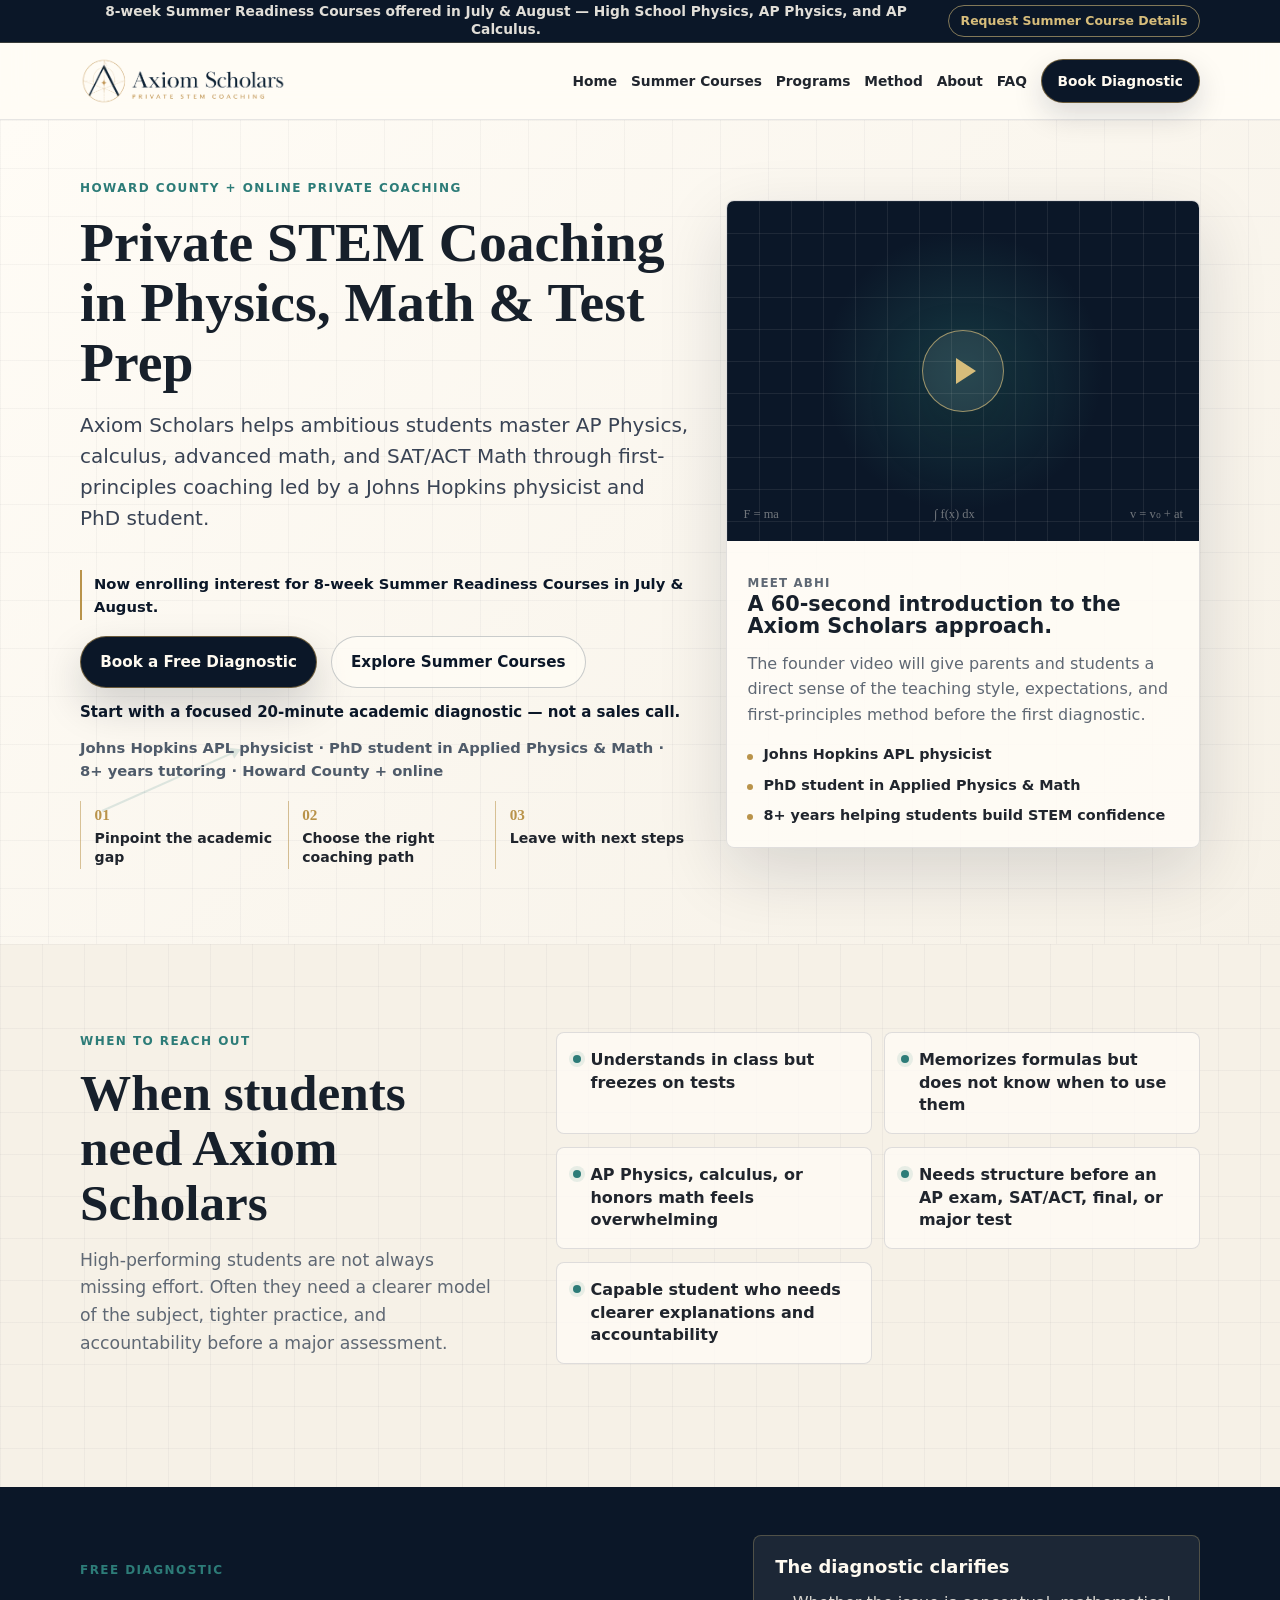
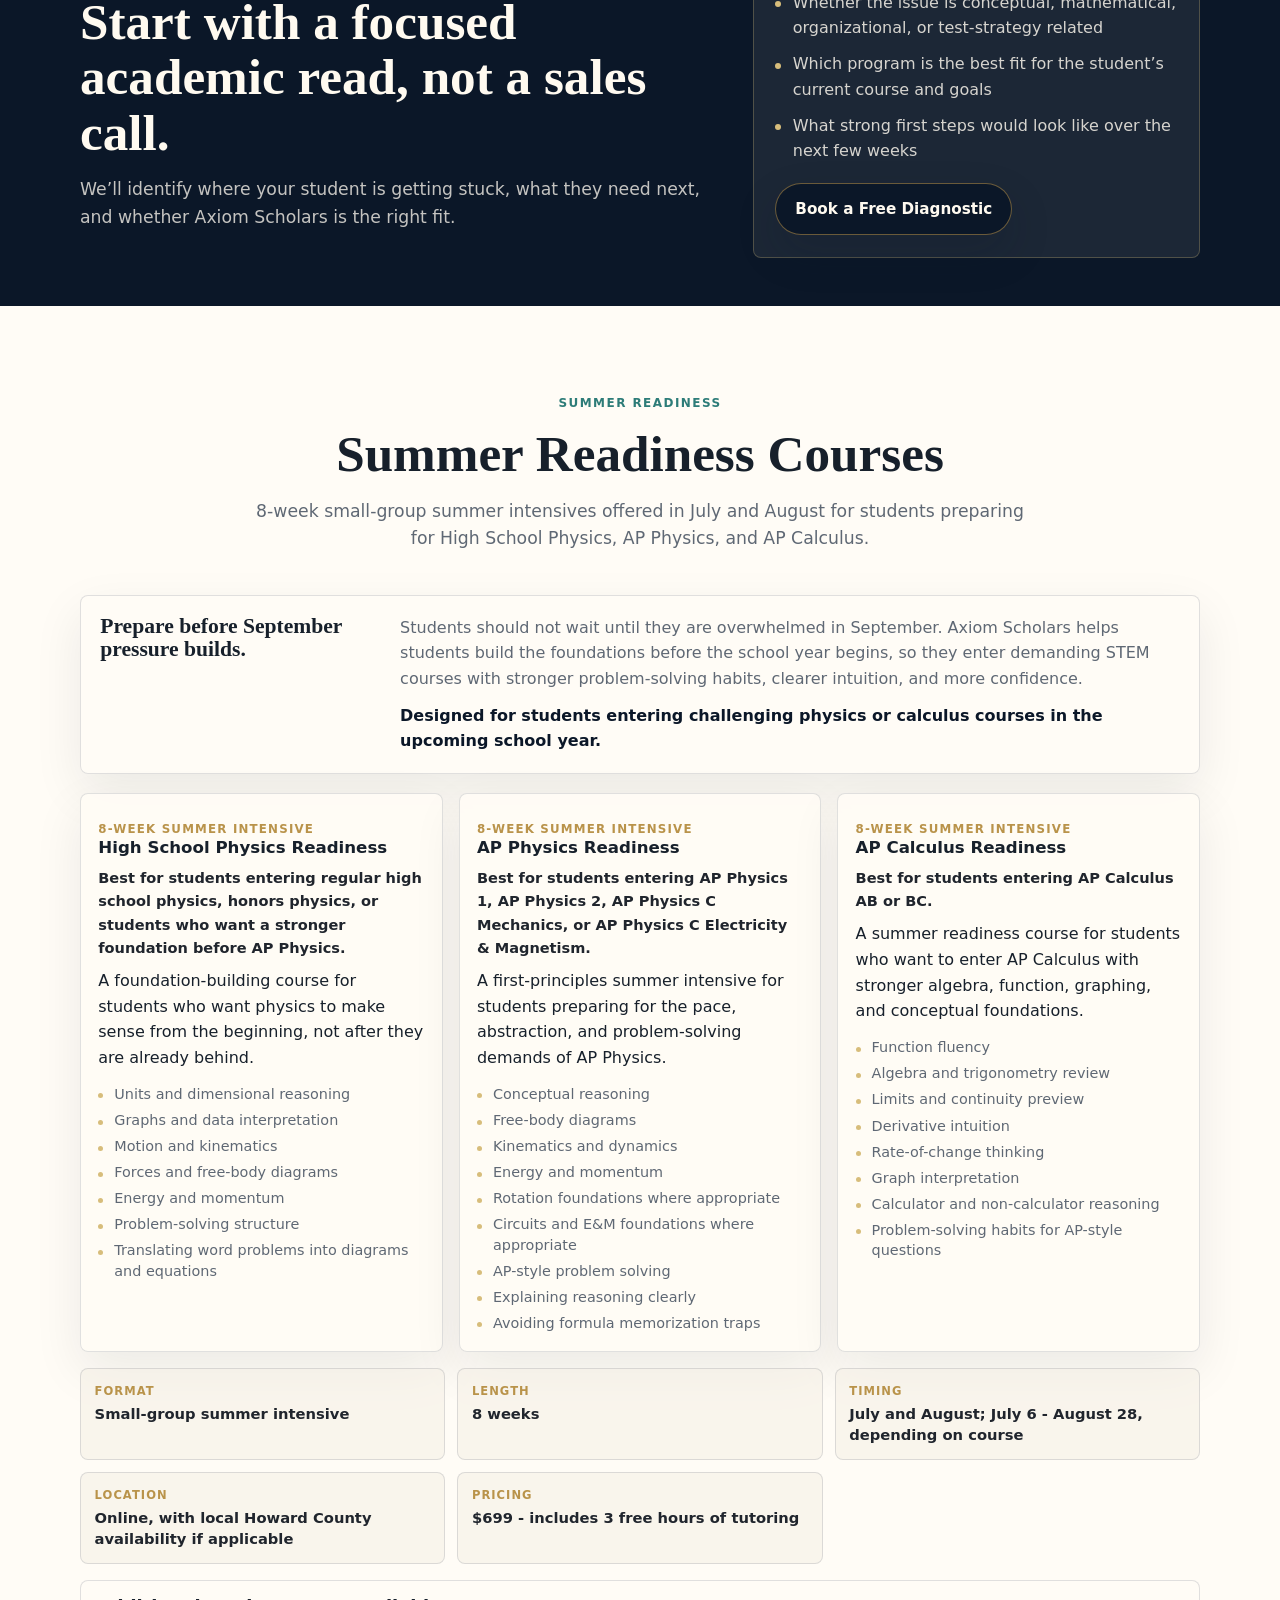
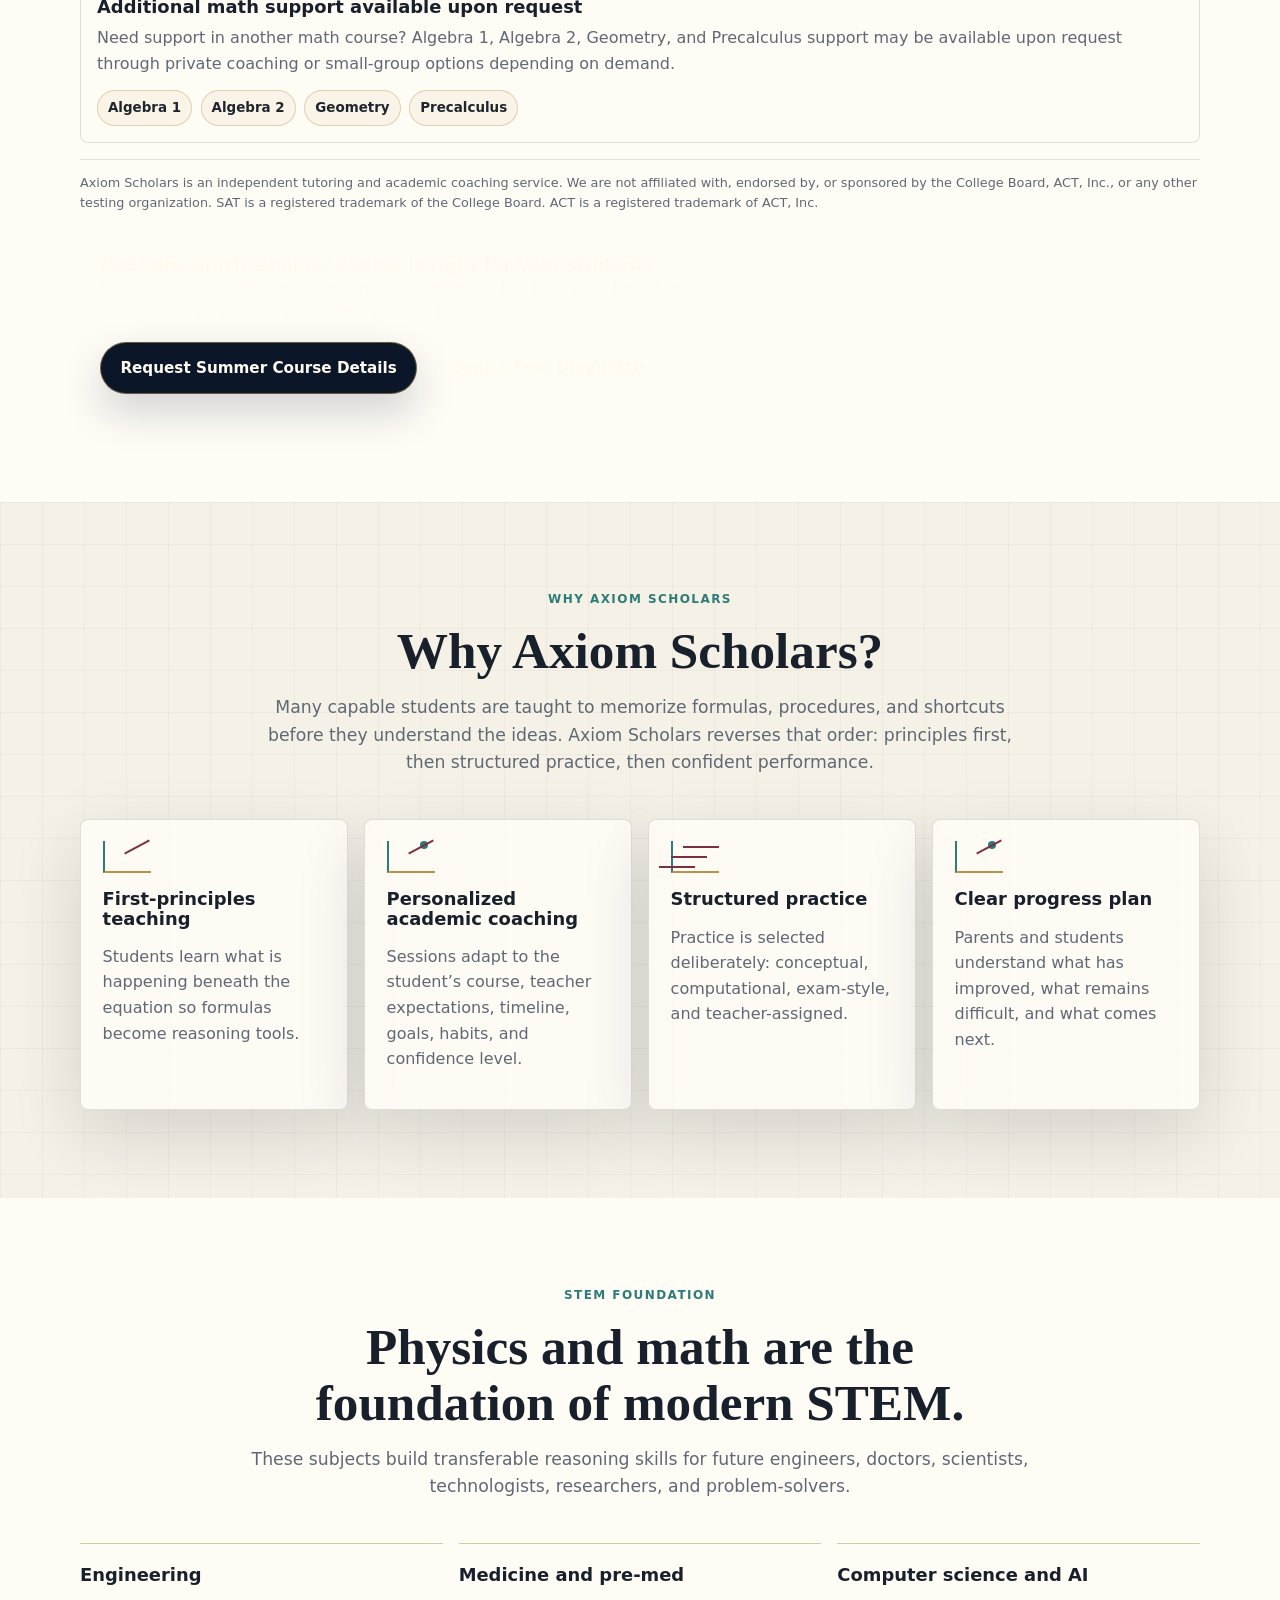
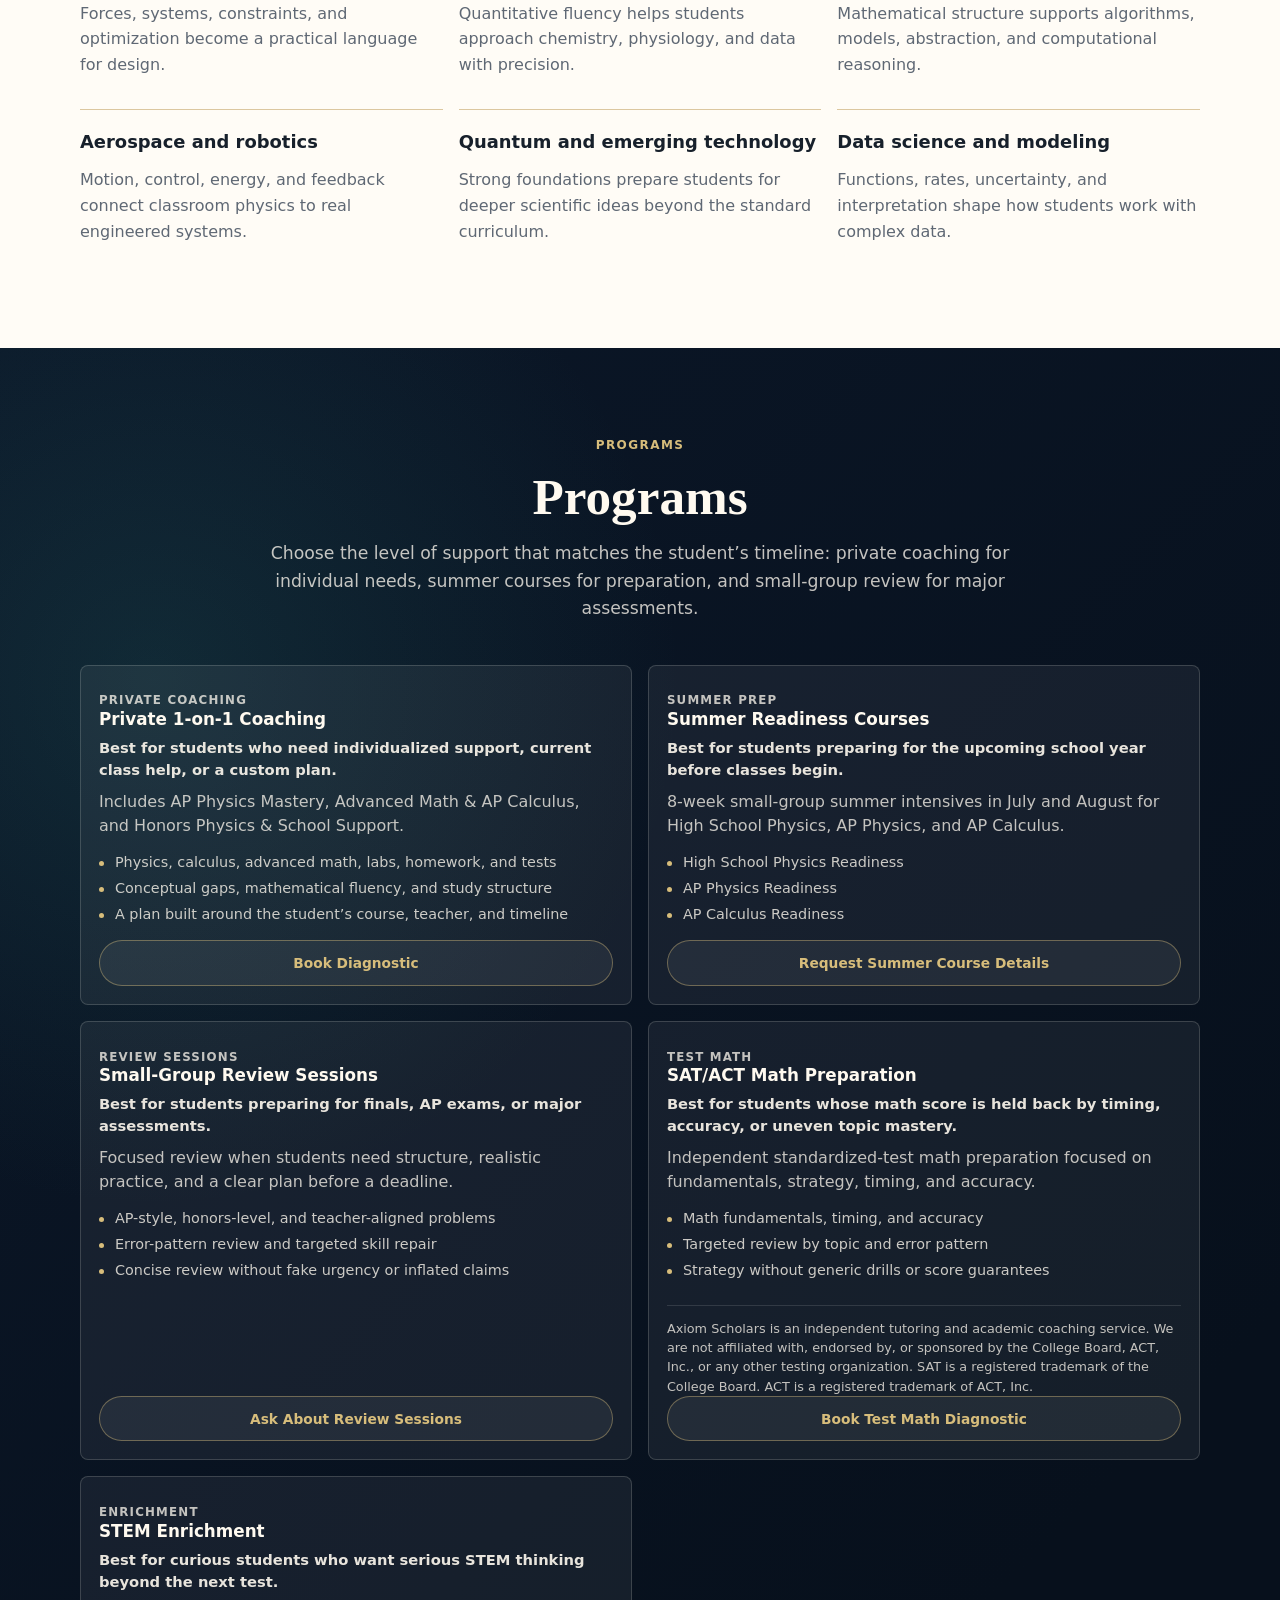
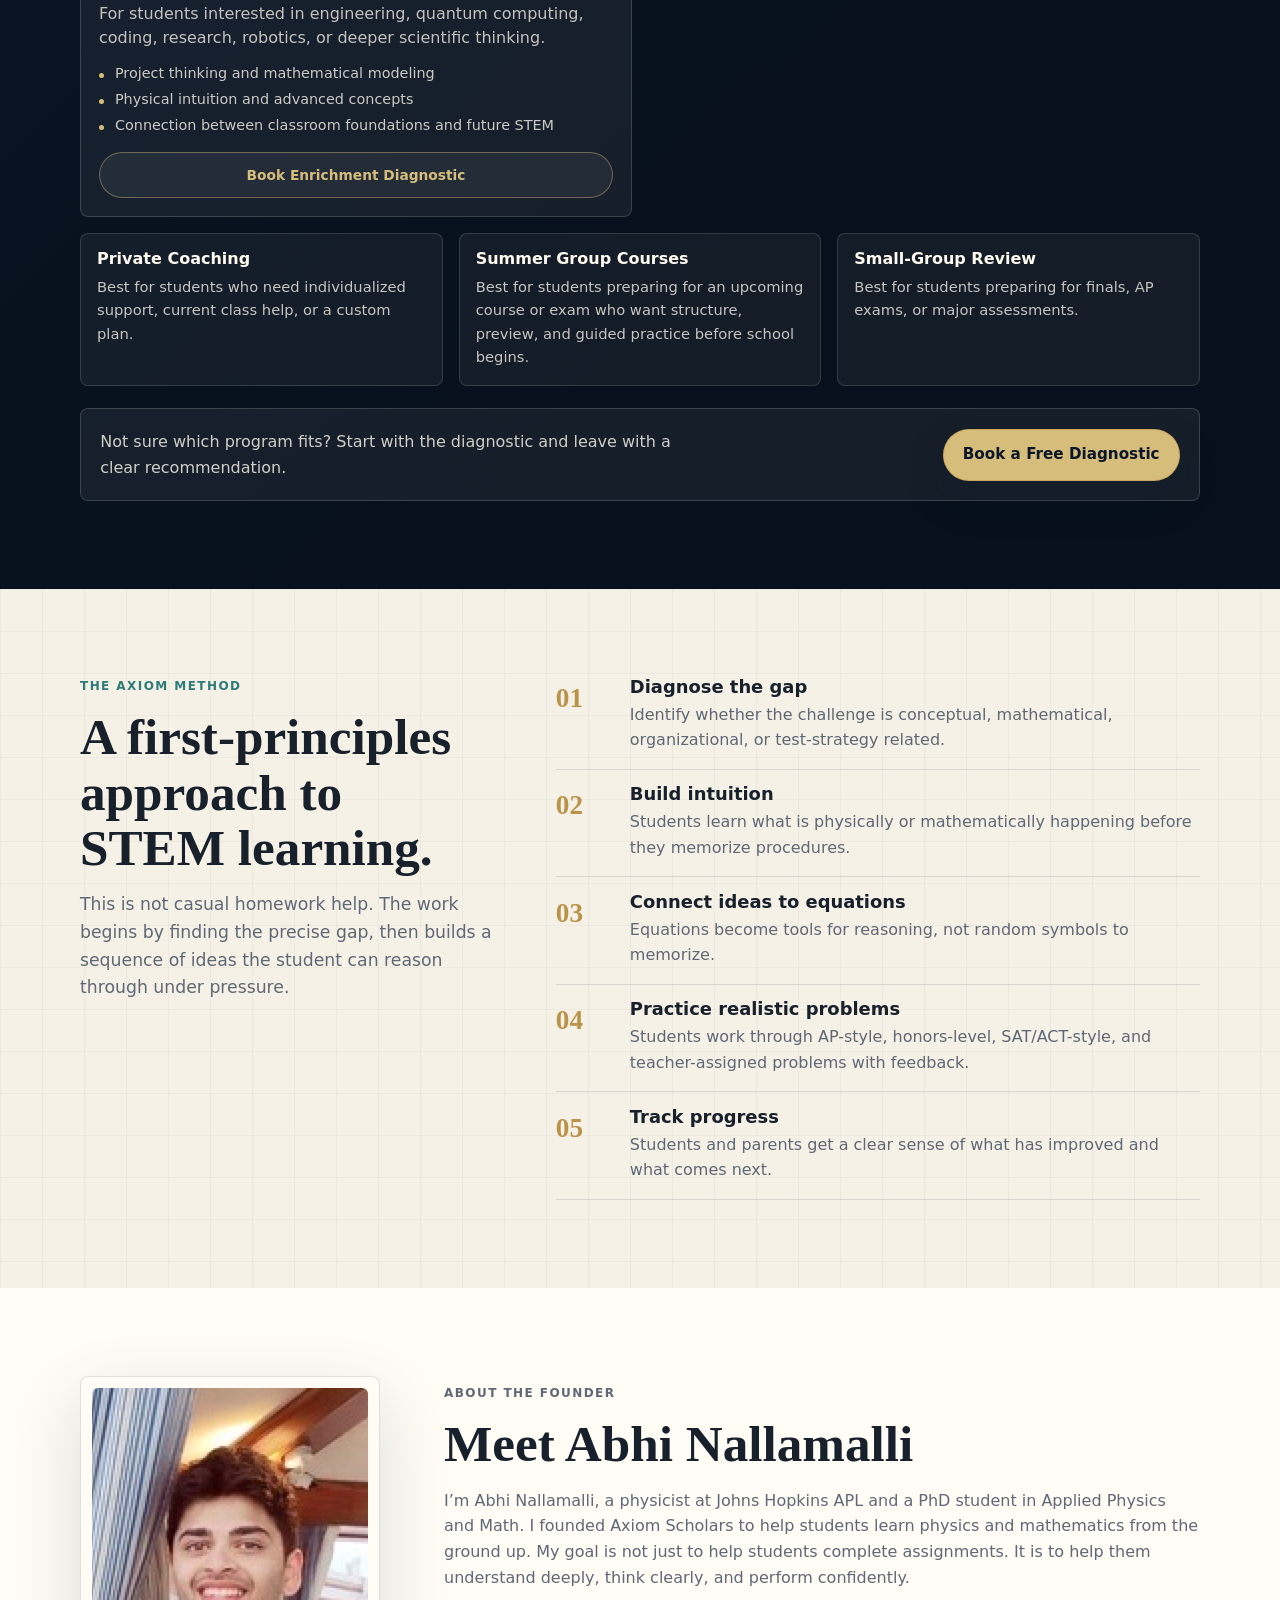
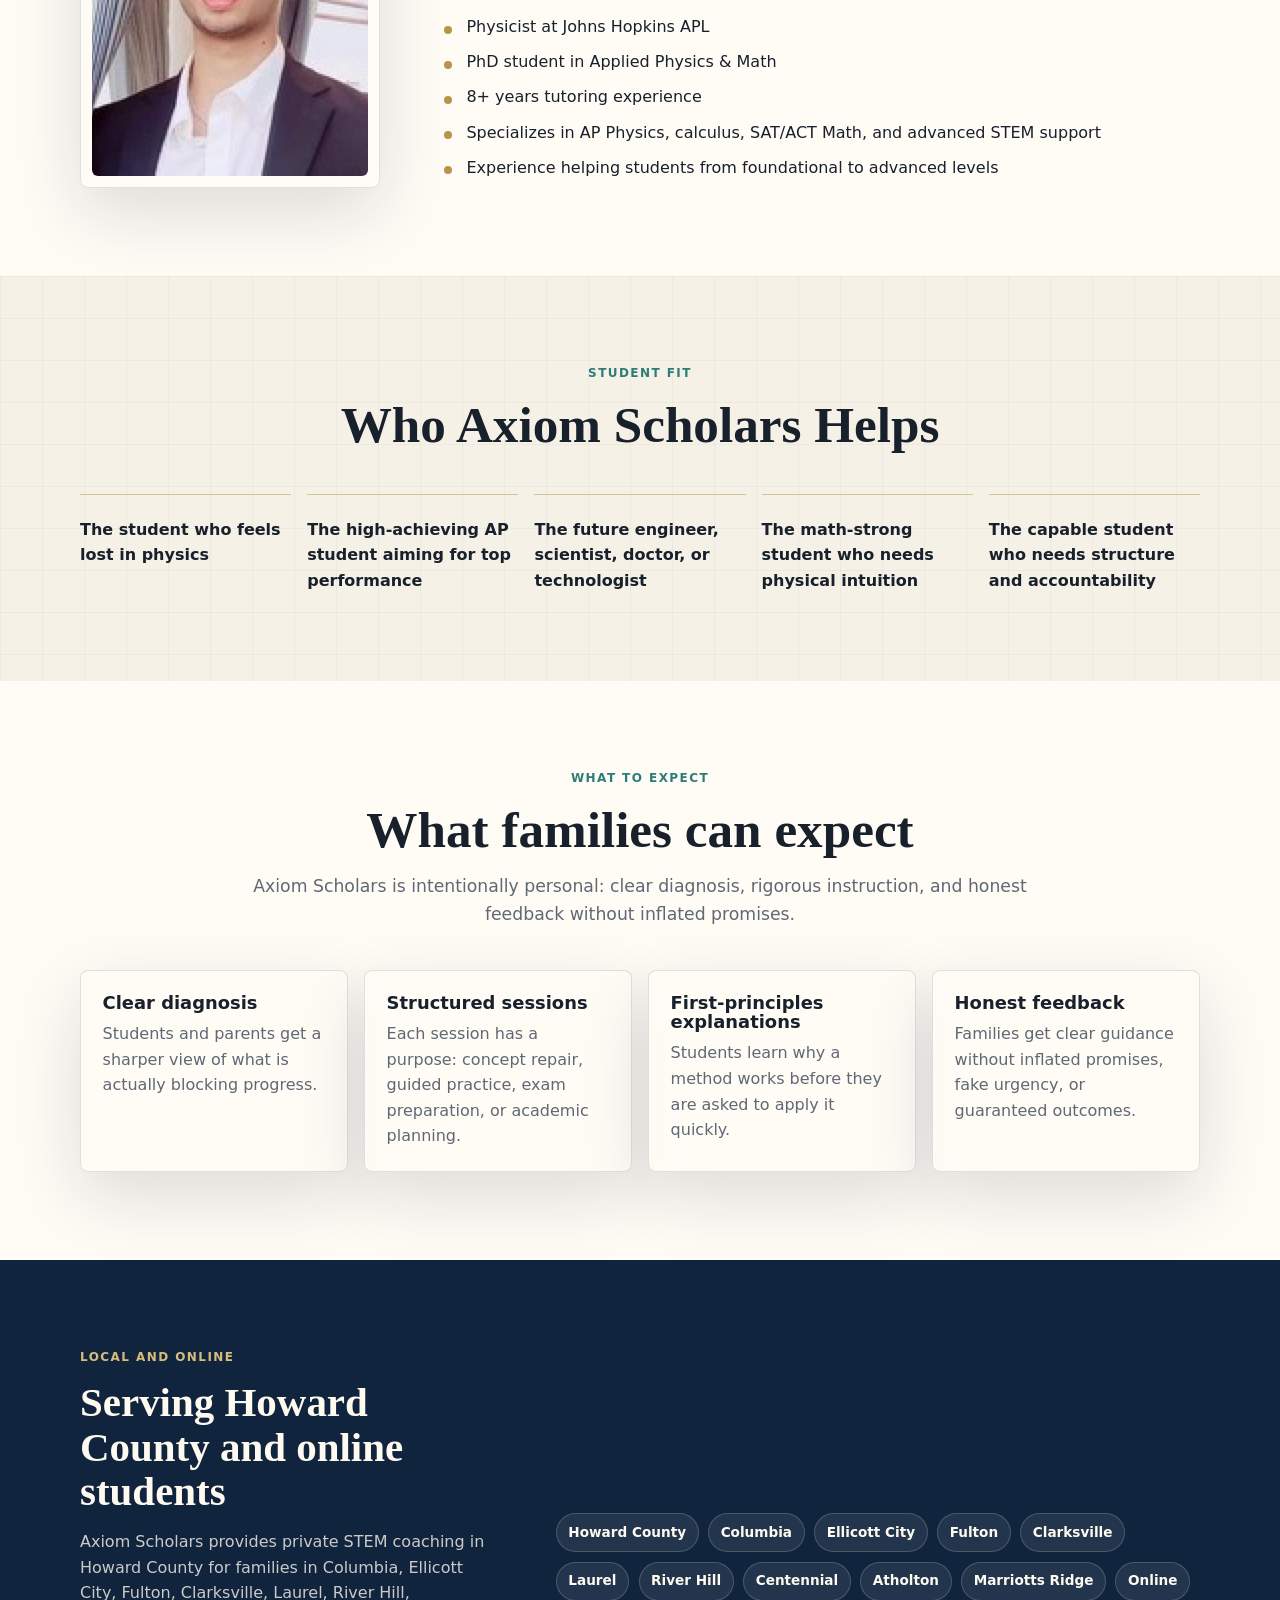
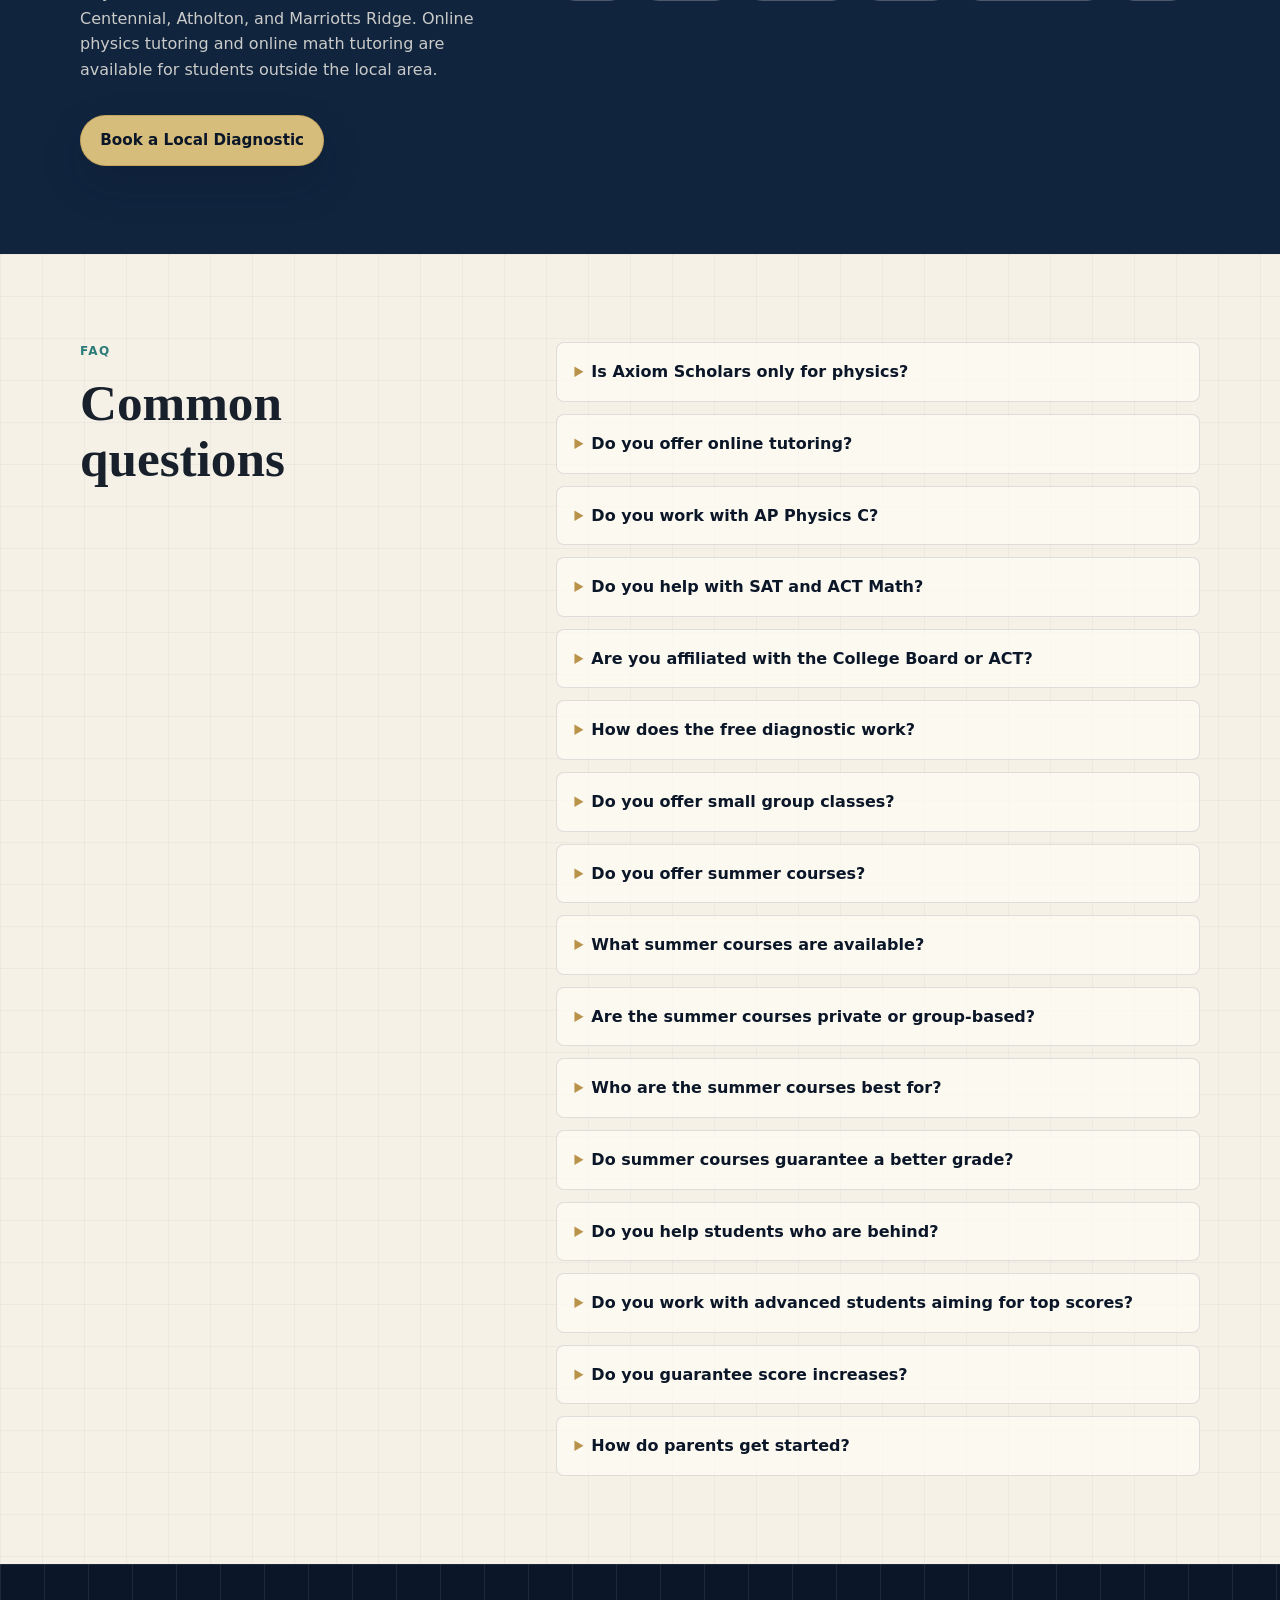
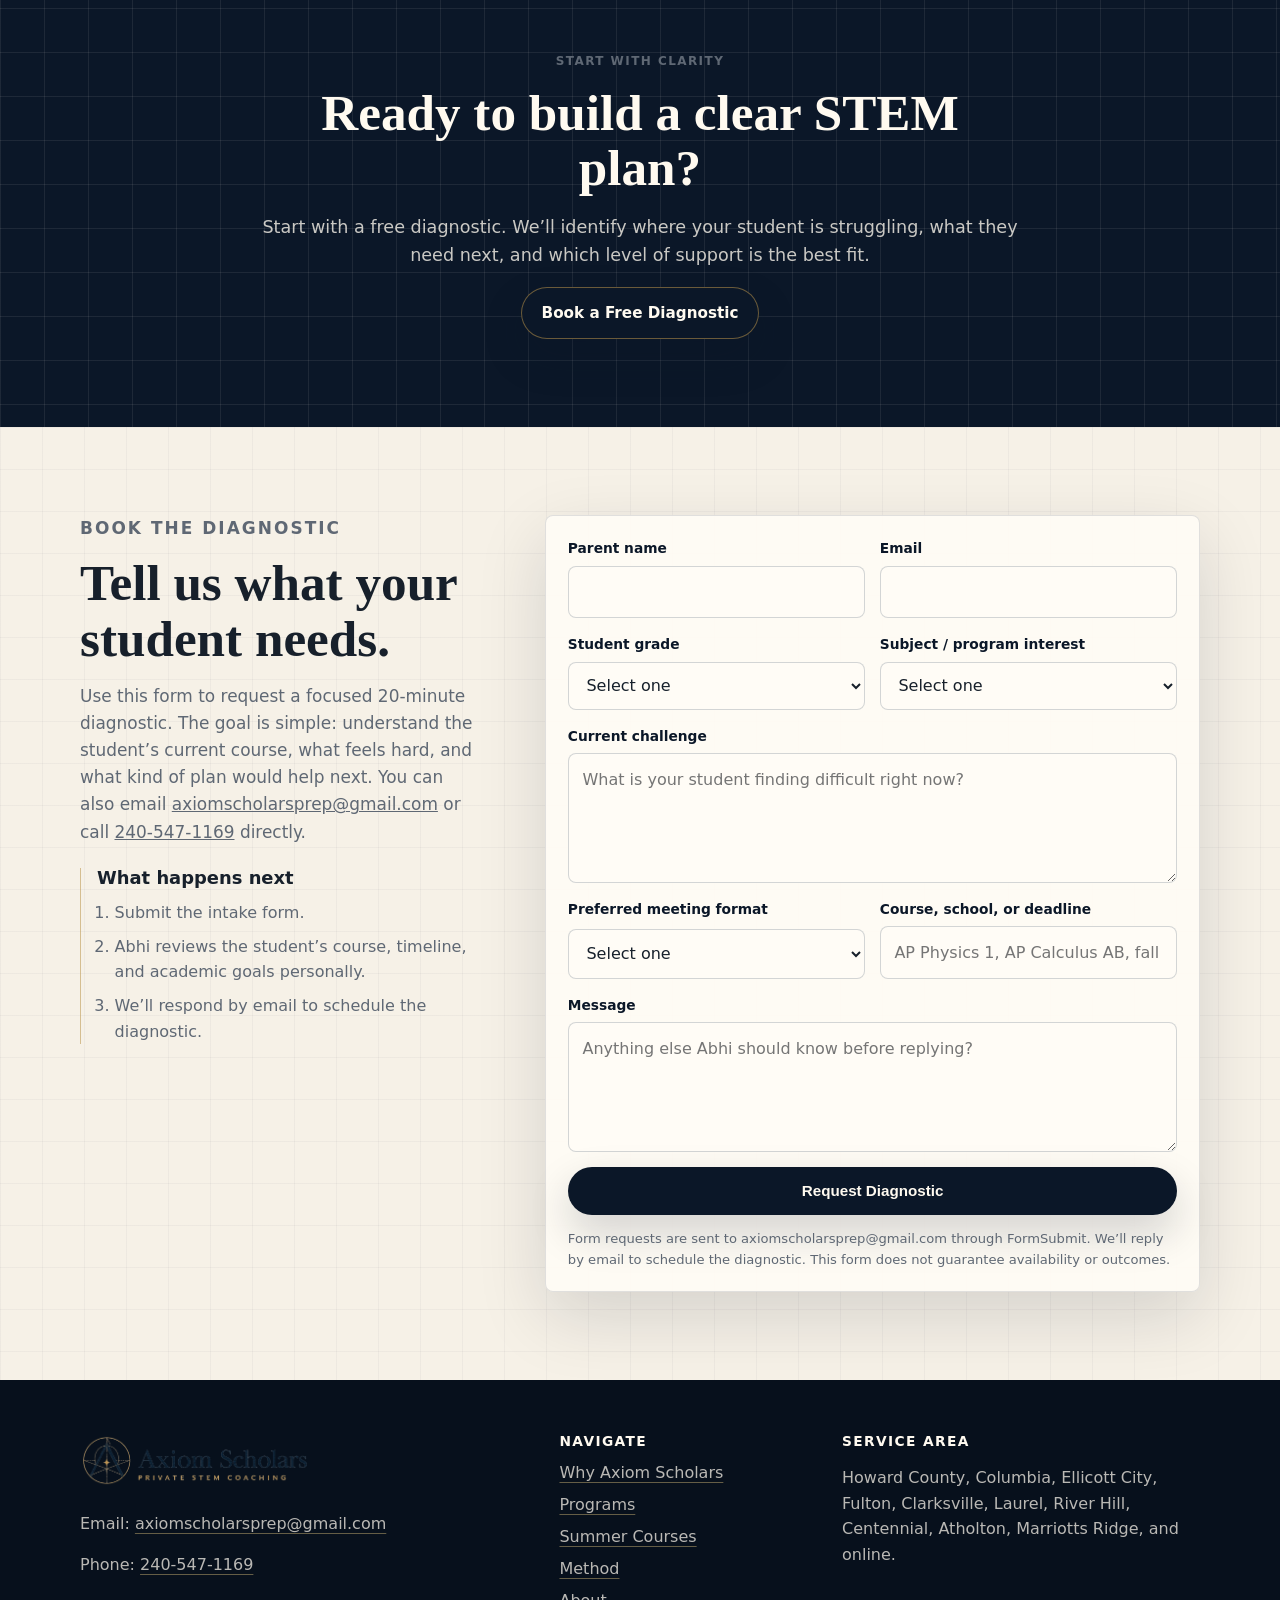
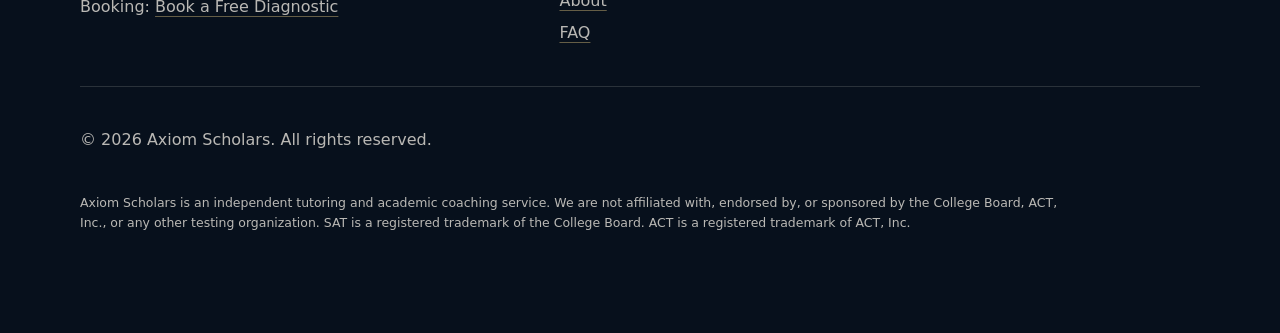
==== commit 700d60c0: "Add files via upload" ====
--- a/index.html
+++ b/index.html
@@ -3,31 +3,37 @@
   <head>
     <meta charset="UTF-8" />
     <meta name="viewport" content="width=device-width, initial-scale=1.0" />
-    <title>Axiom Scholars | Private Physics & Math Coaching in Howard County</title>
+    <title>Axiom Scholars | Private STEM Coaching in Howard County</title>
     <meta
       name="description"
-      content="Premium private physics, math, AP Physics, AP Calculus, and SAT/ACT Math coaching for Howard County and online students. Led by a Johns Hopkins APL physicist."
+      content="Premium physics, math, AP, and SAT/ACT Math tutoring for Howard County and online students. Now offering 8-week Summer Readiness Courses in July and August."
     />
     <meta name="robots" content="index, follow" />
     <meta
       name="keywords"
-      content="Private STEM coaching Howard County, Physics tutor Howard County, Math tutor Howard County, AP Physics tutor Columbia MD, AP Calculus tutor Howard County, SAT Math tutor Columbia MD, ACT Math tutor Howard County, STEM tutoring Howard County, Online physics tutoring, Online math tutoring"
+      content="Private STEM coaching Howard County, Physics tutor Howard County, Math tutor Howard County, AP Physics tutor Columbia MD, AP Calculus tutor Howard County, SAT Math tutor Columbia MD, ACT Math tutor Howard County, STEM tutoring Howard County, Online physics tutoring, Online math tutoring, Private academic coaching Howard County, Summer physics course Howard County, High school physics prep Columbia MD, AP Physics summer course Howard County, AP Physics readiness Columbia MD, AP Calculus summer prep Howard County, AP Calculus readiness Columbia MD, Summer STEM courses Howard County, Summer math support Columbia MD, Online AP Physics summer prep, Online AP Calculus summer prep, 8-week summer physics course, 8-week AP Calculus summer prep"
     />
-    <!-- TODO: Replace [INSERT DOMAIN HERE] with the production domain. -->
-    <link rel="canonical" href="https://[INSERT DOMAIN HERE]/" />
+    <!-- TODO: Replace this URL if the production domain changes from GitHub Pages. -->
+    <link rel="canonical" href="https://axiomscholars.github.io/website/" />
 
     <meta property="og:type" content="website" />
-    <meta property="og:title" content="Axiom Scholars | Private Physics & Math Coaching in Howard County" />
+    <meta property="og:title" content="Axiom Scholars | Private STEM Coaching in Howard County" />
     <meta
       property="og:description"
-      content="Premium private physics, math, AP Physics, AP Calculus, and SAT/ACT Math coaching for Howard County and online students. Led by a Johns Hopkins APL physicist."
+      content="Premium physics, math, AP, and SAT/ACT Math tutoring for Howard County and online students. Now offering 8-week Summer Readiness Courses in July and August."
     />
-    <!-- TODO: Replace [INSERT DOMAIN HERE] with the production domain. Uses uploaded stacked logo for social sharing. -->
-    <meta property="og:image" content="https://[INSERT DOMAIN HERE]/assets/logo-social-clean.png" />
-    <!-- TODO: Replace [INSERT DOMAIN HERE] with the production domain. -->
-    <meta property="og:url" content="https://[INSERT DOMAIN HERE]/" />
+    <!-- TODO: Replace this image URL if the production domain changes from GitHub Pages. -->
+    <meta property="og:image" content="https://axiomscholars.github.io/website/assets/logo-social-clean.png" />
+    <!-- TODO: Replace this URL if the production domain changes from GitHub Pages. -->
+    <meta property="og:url" content="https://axiomscholars.github.io/website/" />
     <meta property="og:site_name" content="Axiom Scholars" />
     <meta name="twitter:card" content="summary_large_image" />
+    <meta name="twitter:title" content="Axiom Scholars | Private STEM Coaching in Howard County" />
+    <meta
+      name="twitter:description"
+      content="Premium physics, math, AP, and SAT/ACT Math tutoring for Howard County and online students. Now offering 8-week Summer Readiness Courses in July and August."
+    />
+    <meta name="twitter:image" content="https://axiomscholars.github.io/website/assets/logo-social-clean.png" />
     <meta name="theme-color" content="#0b1728" />
     <link rel="icon" type="image/png" href="assets/logo-emblem-clean.png" />
     <link rel="apple-touch-icon" href="assets/logo-emblem-clean.png" />
@@ -68,9 +74,11 @@
         "@context": "https://schema.org",
         "@type": ["EducationalOrganization", "LocalBusiness"],
         "name": "Axiom Scholars",
-        "description": "Private STEM coaching in Howard County for physics, advanced math, AP coursework, and standardized test math preparation.",
-        "url": "https://[INSERT DOMAIN HERE]/",
+        "description": "Private STEM coaching in Howard County for physics, advanced math, AP coursework, standardized test math preparation, and 8-week Summer Readiness Courses.",
+        "url": "https://axiomscholars.github.io/website/",
+        "image": "https://axiomscholars.github.io/website/assets/logo-social-clean.png",
         "email": "axiomscholarsprep@gmail.com",
+        "telephone": "+1-240-547-1169",
         "priceRange": "$$$",
         "founder": {
           "@type": "Person",
@@ -98,7 +106,13 @@
           "AP Calculus",
           "SAT Math preparation",
           "ACT Math preparation",
-          "STEM coaching"
+          "STEM coaching",
+          "Summer AP Physics preparation",
+          "AP Calculus summer preparation",
+          "STEM summer courses",
+          "High school physics preparation",
+          "8-week summer physics course",
+          "8-week AP Calculus summer prep"
         ],
         "hasOfferCatalog": {
           "@type": "OfferCatalog",
@@ -106,19 +120,19 @@
           "itemListElement": [
             {
               "@type": "Offer",
-              "name": "AP Physics Mastery"
+              "name": "Private 1-on-1 STEM Coaching"
             },
             {
               "@type": "Offer",
-              "name": "Advanced Math and AP Calculus"
+              "name": "Summer Readiness Courses"
+            },
+            {
+              "@type": "Offer",
+              "name": "Small-Group Review Sessions"
             },
             {
               "@type": "Offer",
               "name": "SAT/ACT Math Preparation"
-            },
-            {
-              "@type": "Offer",
-              "name": "Honors Physics and School Support"
             },
             {
               "@type": "Offer",
@@ -134,6 +148,15 @@
     <a class="skip-link" href="#main">Skip to content</a>
 
     <header class="site-header" data-header>
+      <div class="announcement-bar">
+        <div class="container announcement-inner">
+          <p>
+            <span class="announcement-full">8-week Summer Readiness Courses offered in July &amp; August &mdash; High School Physics, AP Physics, and AP Calculus.</span>
+            <span class="announcement-short">Summer Readiness Courses: July &amp; August</span>
+          </p>
+          <a href="#summer-courses"><span class="announcement-cta-full">Request Summer Course Details</span><span class="announcement-cta-short">Details</span></a>
+        </div>
+      </div>
       <nav class="nav container" aria-label="Primary navigation">
         <a class="brand" href="#home" aria-label="Axiom Scholars home">
           <img class="brand-logo brand-logo-full" src="assets/logo-horizontal-clean.png" alt="Axiom Scholars logo" width="1879" height="433" />
@@ -147,12 +170,12 @@
         </button>
         <div class="nav-menu" id="nav-menu" data-nav-menu>
           <a href="#home">Home</a>
-          <a href="#why">Why Axiom Scholars</a>
+          <a href="#summer-courses">Summer Courses</a>
           <a href="#programs">Programs</a>
           <a href="#method">Method</a>
           <a href="#about">About</a>
           <a href="#faq">FAQ</a>
-          <a class="nav-cta" href="#diagnostic-form">Free Diagnostic</a>
+          <a class="nav-cta" href="#diagnostic-form">Book Diagnostic</a>
         </div>
       </nav>
     </header>
@@ -168,10 +191,10 @@
         <div class="container hero-grid">
           <div class="hero-copy">
             <p class="eyebrow">Howard County + online private coaching</p>
-            <h1 id="hero-title">Private Physics &amp; Math Coaching</h1>
+            <h1 id="hero-title">Private STEM Coaching in Physics, Math &amp; Test Prep</h1>
             <p class="hero-subtitle">
-              For ambitious STEM students preparing for AP Physics, calculus, advanced math, and SAT/ACT Math. Led by
-              Abhi Nallamalli, a Johns Hopkins APL physicist and PhD student.
+              Axiom Scholars helps ambitious students master AP Physics, calculus, advanced math, and SAT/ACT Math
+              through first-principles coaching led by a Johns Hopkins physicist and PhD student.
             </p>
           </div>
           <aside class="hero-card" aria-label="Meet Abhi video preview">
@@ -201,13 +224,13 @@
             </div>
           </aside>
           <div class="hero-actions">
+            <p class="seasonal-callout">Now enrolling interest for 8-week Summer Readiness Courses in July &amp; August.</p>
             <div class="cta-row" aria-label="Primary actions">
               <a class="button button-primary" href="#diagnostic-form">Book a Free Diagnostic</a>
-              <a class="button button-secondary" href="#programs">Explore Programs</a>
+              <a class="button button-secondary" href="#summer-courses">Explore Summer Courses</a>
             </div>
             <p class="cta-note">
-              Start with a 20-minute diagnostic to identify the academic gap and recommend a clear plan. Direct,
-              personal intake.
+              Start with a focused 20-minute academic diagnostic &mdash; not a sales call.
             </p>
             <p class="credential-line">
               Johns Hopkins APL physicist · PhD student in Applied Physics &amp; Math · 8+ years tutoring · Howard County + online
@@ -243,7 +266,7 @@
           <div class="need-list" aria-label="Parent pain points">
             <article>Understands in class but freezes on tests</article>
             <article>Memorizes formulas but does not know when to use them</article>
-            <article>AP Physics or calculus feels overwhelming</article>
+            <article>AP Physics, calculus, or honors math feels overwhelming</article>
             <article>Needs structure before an AP exam, SAT/ACT, final, or major test</article>
             <article>Capable student who needs clearer explanations and accountability</article>
           </div>
@@ -256,9 +279,8 @@
             <p class="eyebrow">Free diagnostic</p>
             <h2 id="diagnostic-title">Start with a focused academic read, not a sales call.</h2>
             <p>
-              The first conversation is designed to understand the student’s course, goals, timeline, and friction
-              points. Families leave with a recommendation for the right level of support, even if that means starting
-              with a narrow exam-prep plan.
+              We’ll identify where your student is getting stuck, what they need next, and whether Axiom Scholars is
+              the right fit.
             </p>
           </div>
           <div class="diagnostic-card" aria-label="Diagnostic includes">
@@ -273,6 +295,148 @@
         </div>
       </section>
 
+      <section class="section" id="summer-courses" aria-labelledby="summer-title">
+        <div class="container">
+          <div class="section-heading">
+            <p class="eyebrow">Summer readiness</p>
+            <h2 id="summer-title">Summer Readiness Courses</h2>
+            <p>
+              8-week small-group summer intensives offered in July and August for students preparing for High School
+              Physics, AP Physics, and AP Calculus.
+            </p>
+          </div>
+          <div class="readiness-intro">
+            <h3>Prepare before September pressure builds.</h3>
+            <div>
+              <p>
+                Students should not wait until they are overwhelmed in September. Axiom Scholars helps students build
+                the foundations before the school year begins, so they enter demanding STEM courses with stronger
+                problem-solving habits, clearer intuition, and more confidence.
+              </p>
+              <p class="readiness-line">Designed for students entering challenging physics or calculus courses in the upcoming school year.</p>
+            </div>
+          </div>
+          <div class="course-grid flagship-course-grid" aria-label="Summer readiness course options">
+            <article class="course-card">
+              <p class="program-label">8-week summer intensive</p>
+              <h3>High School Physics Readiness</h3>
+              <p class="program-fit">
+                Best for students entering regular high school physics, honors physics, or students who want a stronger
+                foundation before AP Physics.
+              </p>
+              <p>
+                A foundation-building course for students who want physics to make sense from the beginning, not after
+                they are already behind.
+              </p>
+              <ul class="program-points">
+                <li>Units and dimensional reasoning</li>
+                <li>Graphs and data interpretation</li>
+                <li>Motion and kinematics</li>
+                <li>Forces and free-body diagrams</li>
+                <li>Energy and momentum</li>
+                <li>Problem-solving structure</li>
+                <li>Translating word problems into diagrams and equations</li>
+              </ul>
+            </article>
+            <article class="course-card">
+              <p class="program-label">8-week summer intensive</p>
+              <h3>AP Physics Readiness</h3>
+              <p class="program-fit">
+                Best for students entering AP Physics 1, AP Physics 2, AP Physics C Mechanics, or AP Physics C
+                Electricity &amp; Magnetism.
+              </p>
+              <p>
+                A first-principles summer intensive for students preparing for the pace, abstraction, and problem-solving
+                demands of AP Physics.
+              </p>
+              <ul class="program-points">
+                <li>Conceptual reasoning</li>
+                <li>Free-body diagrams</li>
+                <li>Kinematics and dynamics</li>
+                <li>Energy and momentum</li>
+                <li>Rotation foundations where appropriate</li>
+                <li>Circuits and E&amp;M foundations where appropriate</li>
+                <li>AP-style problem solving</li>
+                <li>Explaining reasoning clearly</li>
+                <li>Avoiding formula memorization traps</li>
+              </ul>
+            </article>
+            <article class="course-card">
+              <p class="program-label">8-week summer intensive</p>
+              <h3>AP Calculus Readiness</h3>
+              <p class="program-fit">Best for students entering AP Calculus AB or BC.</p>
+              <p>
+                A summer readiness course for students who want to enter AP Calculus with stronger algebra, function,
+                graphing, and conceptual foundations.
+              </p>
+              <ul class="program-points">
+                <li>Function fluency</li>
+                <li>Algebra and trigonometry review</li>
+                <li>Limits and continuity preview</li>
+                <li>Derivative intuition</li>
+                <li>Rate-of-change thinking</li>
+                <li>Graph interpretation</li>
+                <li>Calculator and non-calculator reasoning</li>
+                <li>Problem-solving habits for AP-style questions</li>
+              </ul>
+            </article>
+          </div>
+          <div class="course-details" aria-label="Summer course details">
+            <article>
+              <span>Format</span>
+              <p>Small-group summer intensive</p>
+            </article>
+            <article>
+              <span>Length</span>
+              <p>8 weeks</p>
+            </article>
+            <article>
+              <span>Timing</span>
+              <p>July and August; July 6 - August 28, depending on course</p>
+            </article>
+            <article>
+              <span>Location</span>
+              <p>Online, with local Howard County availability if applicable</p>
+            </article>
+            <article>
+              <span>Pricing</span>
+              <p>$699 - includes 3 free hours of tutoring</p>
+            </article>
+          </div>
+          <div class="request-note">
+            <h3>Additional math support available upon request</h3>
+            <p>
+              Need support in another math course? Algebra 1, Algebra 2, Geometry, and Precalculus support may be
+              available upon request through private coaching or small-group options depending on demand.
+            </p>
+            <div class="request-tags" aria-label="Additional math support">
+              <span>Algebra 1</span>
+              <span>Algebra 2</span>
+              <span>Geometry</span>
+              <span>Precalculus</span>
+            </div>
+          </div>
+          <p class="mini-disclaimer summer-disclaimer">
+            Axiom Scholars is an independent tutoring and academic coaching service. We are not affiliated with,
+            endorsed by, or sponsored by the College Board, ACT, Inc., or any other testing organization. SAT is a
+            registered trademark of the College Board. ACT is a registered trademark of ACT, Inc.
+          </p>
+          <div class="section-cta light-cta summer-cta">
+            <div>
+              <h3>Not sure which summer course is right for your student?</h3>
+              <p>
+                Start with a free diagnostic and we’ll recommend the best path based on your student’s course, goals,
+                and current foundations.
+              </p>
+            </div>
+            <div class="cta-row compact-cta-row">
+              <a class="button button-primary" href="#diagnostic-form" data-interest="Summer Readiness Course">Request Summer Course Details</a>
+              <a class="button button-secondary dark-secondary" href="#diagnostic-form">Book a Free Diagnostic</a>
+            </div>
+          </div>
+        </div>
+      </section>
+
       <section class="section section-light" id="why" aria-labelledby="why-title">
         <div class="container">
           <div class="section-heading">
@@ -354,40 +518,52 @@
             <p class="eyebrow">Programs</p>
             <h2 id="programs-title">Programs</h2>
             <p>
-              Focused private coaching for the courses and pressure points that most often determine STEM confidence
-              in high school.
+              Choose the level of support that matches the student’s timeline: private coaching for individual needs,
+              summer courses for preparation, and small-group review for major assessments.
             </p>
           </div>
           <div class="program-grid">
             <article class="program-card">
-              <p class="program-label">Physics</p>
-              <h3>AP Physics Mastery</h3>
-              <p class="program-fit">Best for students who understand pieces of physics but struggle to assemble a full solution.</p>
-              <p>AP Physics 1, AP Physics 2, AP Physics C Mechanics, and AP Physics C Electricity &amp; Magnetism.</p>
+              <p class="program-label">Private coaching</p>
+              <h3>Private 1-on-1 Coaching</h3>
+              <p class="program-fit">Best for students who need individualized support, current class help, or a custom plan.</p>
+              <p>Includes AP Physics Mastery, Advanced Math &amp; AP Calculus, and Honors Physics &amp; School Support.</p>
               <ul class="program-points">
-                <li>Conceptual understanding and free-body diagrams</li>
-                <li>Energy, momentum, rotation, circuits, and calculus-based reasoning</li>
-                <li>AP-style practice and exam readiness</li>
+                <li>Physics, calculus, advanced math, labs, homework, and tests</li>
+                <li>Conceptual gaps, mathematical fluency, and study structure</li>
+                <li>A plan built around the student’s course, teacher, and timeline</li>
               </ul>
-              <a class="program-button" href="#diagnostic-form">Book AP Physics Diagnostic</a>
+              <a class="program-button" href="#diagnostic-form" data-interest="Private 1-on-1 Coaching">Book Diagnostic</a>
             </article>
             <article class="program-card">
-              <p class="program-label">Math</p>
-              <h3>Advanced Math &amp; AP Calculus</h3>
-              <p class="program-fit">Best for students who need stronger algebraic fluency and cleaner multi-step reasoning.</p>
-              <p>Algebra 2, Precalculus, AP Calculus AB/BC, and the math foundations needed for STEM.</p>
+              <p class="program-label">Summer prep</p>
+              <h3>Summer Readiness Courses</h3>
+              <p class="program-fit">Best for students preparing for the upcoming school year before classes begin.</p>
+              <p>8-week small-group summer intensives in July and August for High School Physics, AP Physics, and AP Calculus.</p>
               <ul class="program-points">
-                <li>Functions, trigonometry, limits, derivatives, and integrals</li>
-                <li>Multi-step reasoning and applications</li>
-                <li>Preparation for rigorous STEM coursework</li>
+                <li>High School Physics Readiness</li>
+                <li>AP Physics Readiness</li>
+                <li>AP Calculus Readiness</li>
               </ul>
-              <a class="program-button" href="#diagnostic-form">Book Math Diagnostic</a>
+              <a class="program-button" href="#diagnostic-form" data-interest="Summer Readiness Course">Request Summer Course Details</a>
+            </article>
+            <article class="program-card">
+              <p class="program-label">Review sessions</p>
+              <h3>Small-Group Review Sessions</h3>
+              <p class="program-fit">Best for students preparing for finals, AP exams, or major assessments.</p>
+              <p>Focused review when students need structure, realistic practice, and a clear plan before a deadline.</p>
+              <ul class="program-points">
+                <li>AP-style, honors-level, and teacher-aligned problems</li>
+                <li>Error-pattern review and targeted skill repair</li>
+                <li>Concise review without fake urgency or inflated claims</li>
+              </ul>
+              <a class="program-button" href="#diagnostic-form" data-interest="Not sure yet">Ask About Review Sessions</a>
             </article>
             <article class="program-card">
               <p class="program-label">Test math</p>
               <h3>SAT/ACT Math Preparation</h3>
               <p class="program-fit">Best for students whose math score is held back by timing, accuracy, or uneven topic mastery.</p>
-              <p>Focused math preparation for students who need strategy, speed, accuracy, and targeted review.</p>
+              <p>Independent standardized-test math preparation focused on fundamentals, strategy, timing, and accuracy.</p>
               <ul class="program-points">
                 <li>Math fundamentals, timing, and accuracy</li>
                 <li>Targeted review by topic and error pattern</li>
@@ -398,19 +574,7 @@
                 endorsed by, or sponsored by the College Board, ACT, Inc., or any other testing organization. SAT is a
                 registered trademark of the College Board. ACT is a registered trademark of ACT, Inc.
               </p>
-              <a class="program-button" href="#diagnostic-form">Book Test Math Diagnostic</a>
-            </article>
-            <article class="program-card">
-              <p class="program-label">School support</p>
-              <h3>Honors Physics &amp; School Support</h3>
-              <p class="program-fit">Best for students who need immediate support while rebuilding durable understanding.</p>
-              <p>For students who need help with homework, labs, tests, projects, and difficult concepts.</p>
-              <ul class="program-points">
-                <li>Teacher-assigned problems, labs, and test review</li>
-                <li>Concept repair and study planning</li>
-                <li>Clearer explanations and steadier academic systems</li>
-              </ul>
-              <a class="program-button" href="#diagnostic-form">Book Support Diagnostic</a>
+              <a class="program-button" href="#diagnostic-form" data-interest="SAT/ACT Math Preparation">Book Test Math Diagnostic</a>
             </article>
             <article class="program-card program-card-wide">
               <p class="program-label">Enrichment</p>
@@ -422,7 +586,21 @@
                 <li>Physical intuition and advanced concepts</li>
                 <li>Connection between classroom foundations and future STEM</li>
               </ul>
-              <a class="program-button" href="#diagnostic-form">Book Enrichment Diagnostic</a>
+              <a class="program-button" href="#diagnostic-form" data-interest="STEM Enrichment">Book Enrichment Diagnostic</a>
+            </article>
+          </div>
+          <div class="path-compare" aria-label="Compare support paths">
+            <article>
+              <h3>Private Coaching</h3>
+              <p>Best for students who need individualized support, current class help, or a custom plan.</p>
+            </article>
+            <article>
+              <h3>Summer Group Courses</h3>
+              <p>Best for students preparing for an upcoming course or exam who want structure, preview, and guided practice before school begins.</p>
+            </article>
+            <article>
+              <h3>Small-Group Review</h3>
+              <p>Best for students preparing for finals, AP exams, or major assessments.</p>
             </article>
           </div>
           <div class="section-cta">
@@ -438,8 +616,8 @@
             <p class="eyebrow">The Axiom Method</p>
             <h2 id="method-title">A first-principles approach to STEM learning.</h2>
             <p>
-              The work begins with diagnosis, then turns confusion into a sequence of ideas the student can reason
-              through under pressure.
+              This is not casual homework help. The work begins by finding the precise gap, then builds a sequence of
+              ideas the student can reason through under pressure.
             </p>
           </div>
           <ol class="method-list">
@@ -454,7 +632,7 @@
               <span>02</span>
               <div>
                 <h3>Build intuition</h3>
-                <p>Students learn what is physically or mathematically happening before memorizing formulas.</p>
+                <p>Students learn what is physically or mathematically happening before they memorize procedures.</p>
               </div>
             </li>
             <li>
@@ -468,7 +646,7 @@
               <span>04</span>
               <div>
                 <h3>Practice realistic problems</h3>
-                <p>Students work through AP-style, honors-level, SAT/ACT-style, and teacher-assigned problems.</p>
+                <p>Students work through AP-style, honors-level, SAT/ACT-style, and teacher-assigned problems with feedback.</p>
               </div>
             </li>
             <li>
@@ -493,8 +671,8 @@
             <p>
               I’m Abhi Nallamalli, a physicist at Johns Hopkins APL and a PhD student in Applied Physics and Math. I
               founded Axiom Scholars to help students learn physics and mathematics from the ground up. My goal is not
-              simply to help students finish assignments. It is to help them understand deeply, think clearly, and
-              perform with earned confidence.
+              just to help students complete assignments. It is to help them understand deeply, think clearly, and
+              perform confidently.
             </p>
             <ul class="credential-list">
               <li>Physicist at Johns Hopkins APL</li>
@@ -624,6 +802,26 @@
               <p>Yes. Small-group review sessions may be offered for AP Physics, AP Calculus, and standardized test math preparation depending on demand.</p>
             </details>
             <details>
+              <summary>Do you offer summer courses?</summary>
+              <p>Yes. Axiom Scholars offers 8-week Summer Readiness Courses in July and August for students preparing for High School Physics, AP Physics, and AP Calculus.</p>
+            </details>
+            <details>
+              <summary>What summer courses are available?</summary>
+              <p>The flagship summer offerings are High School Physics Readiness, AP Physics Readiness, and AP Calculus Readiness. Algebra 1, Algebra 2, Geometry, and Precalculus support may be available upon request.</p>
+            </details>
+            <details>
+              <summary>Are the summer courses private or group-based?</summary>
+              <p>Summer Readiness Courses are designed as small-group intensives. Private 1-on-1 coaching is also available for students who need a more individualized plan.</p>
+            </details>
+            <details>
+              <summary>Who are the summer courses best for?</summary>
+              <p>They are best for students entering a demanding physics or calculus course, students who want to strengthen prerequisites, and students who want to start the school year with more confidence and structure.</p>
+            </details>
+            <details>
+              <summary>Do summer courses guarantee a better grade?</summary>
+              <p>No. Axiom Scholars does not guarantee specific grades or scores. The courses are designed to build stronger foundations, preview important concepts, and improve problem-solving habits before the school year begins.</p>
+            </details>
+            <details>
               <summary>Do you help students who are behind?</summary>
               <p>Yes. The first-principles approach is especially useful for students who feel lost or have gaps in math or physics foundations.</p>
             </details>
@@ -661,33 +859,39 @@
             <p class="eyebrow">Book the diagnostic</p>
             <h2 id="form-title">Tell us what your student needs.</h2>
             <p>
-              Use this form to request a 20-minute diagnostic. The goal is simple: understand the student’s current
-              course, what feels hard, and what kind of plan would help next. You can also email
-              <a href="mailto:axiomscholarsprep@gmail.com">axiomscholarsprep@gmail.com</a> directly.
+              Use this form to request a focused 20-minute diagnostic. The goal is simple: understand the student’s
+              current course, what feels hard, and what kind of plan would help next. You can also email
+              <a href="mailto:axiomscholarsprep@gmail.com">axiomscholarsprep@gmail.com</a> or call
+              <a href="tel:+12405471169">240-547-1169</a> directly.
             </p>
             <div class="form-expectation">
               <h3>What happens next</h3>
               <ol>
                 <li>Submit the intake form.</li>
                 <li>Abhi reviews the student’s course, timeline, and academic goals personally.</li>
-                <li>You receive a reply with next steps for scheduling the 20-minute diagnostic.</li>
+                <li>We’ll respond by email to schedule the diagnostic.</li>
               </ol>
             </div>
           </div>
           <!--
-            Static-site mailto fallback: opens the sender's email app addressed to axiomscholarsprep@gmail.com.
-            TODO: For true browser-based submissions, replace action with a Formspree, Netlify Forms, Tally,
-            Google Forms, Basin, Getform, or custom backend endpoint.
+            FormSubmit endpoint for static GitHub Pages submissions.
+            First live submission may trigger a FormSubmit confirmation email to axiomscholarsprep@gmail.com.
+            TODO: Replace the action URL if you move to Formspree, Tally, Netlify Forms, Basin, Getform, or a custom backend.
           -->
-          <form class="diagnostic-form" action="mailto:axiomscholarsprep@gmail.com" method="post" enctype="text/plain">
+          <form class="diagnostic-form" action="https://formsubmit.co/axiomscholarsprep@gmail.com" method="POST">
             <input type="hidden" name="form-name" value="Axiom Scholars Diagnostic Request" />
+            <input type="hidden" name="_subject" value="New Axiom Scholars diagnostic request" />
+            <input type="hidden" name="_template" value="table" />
+            <input type="hidden" name="_captcha" value="false" />
+            <input type="hidden" name="_next" value="https://axiomscholars.github.io/website/#diagnostic-form" />
+            <input type="text" name="_honey" class="honeypot-input" tabindex="-1" autocomplete="off" aria-hidden="true" />
             <div class="form-field honeypot" aria-hidden="true">
               <label for="company">Company</label>
               <input id="company" name="company" type="text" tabindex="-1" autocomplete="off" />
             </div>
             <div class="form-row">
               <div class="form-field">
-                <label for="parent-name">Parent or student name</label>
+                <label for="parent-name">Parent name</label>
                 <input id="parent-name" name="name" type="text" autocomplete="name" required />
               </div>
               <div class="form-field">
@@ -696,10 +900,6 @@
               </div>
             </div>
             <div class="form-row">
-              <div class="form-field">
-                <label for="phone">Phone</label>
-                <input id="phone" name="phone" type="tel" autocomplete="tel" />
-              </div>
               <div class="form-field">
                 <label for="student-grade">Student grade</label>
                 <select id="student-grade" name="student_grade" required>
@@ -713,44 +913,49 @@
                   <option>Other</option>
                 </select>
               </div>
+              <div class="form-field">
+                <label for="program-interest">Subject / program interest</label>
+                <select id="program-interest" name="program_interest" required>
+                  <option value="">Select one</option>
+                  <option>Summer Readiness Course</option>
+                  <option>High School Physics Readiness</option>
+                  <option>AP Physics Readiness</option>
+                  <option>AP Calculus Readiness</option>
+                  <option>Private 1-on-1 Coaching</option>
+                  <option>SAT/ACT Math Preparation</option>
+                  <option>Algebra 1 / Algebra 2 / Geometry / Precalculus upon request</option>
+                  <option>STEM Enrichment</option>
+                  <option>Not sure yet</option>
+                </select>
+              </div>
+            </div>
+            <div class="form-field">
+              <label for="challenge">Current challenge</label>
+              <textarea id="challenge" name="current_challenge" rows="4" placeholder="What is your student finding difficult right now?" required></textarea>
             </div>
             <div class="form-row">
               <div class="form-field">
-                <label for="school">School</label>
-                <input id="school" name="school" type="text" autocomplete="organization" />
+                <label for="meeting-format">Preferred meeting format</label>
+                <select id="meeting-format" name="meeting_format" required>
+                  <option value="">Select one</option>
+                  <option>Online</option>
+                  <option>Local option, if available</option>
+                  <option>No preference</option>
+                </select>
               </div>
               <div class="form-field">
-                <label for="course">Current course or test</label>
-                <input id="course" name="course_or_test" type="text" placeholder="AP Physics 1, AP Calculus AB, SAT Math..." required />
-              </div>
-            </div>
-            <fieldset class="form-field">
-              <legend>What is the main concern?</legend>
-              <div class="checkbox-grid">
-                <label><input name="concerns" type="checkbox" value="Freezes on tests" /> Freezes on tests</label>
-                <label><input name="concerns" type="checkbox" value="Memorizes formulas" /> Memorizes formulas</label>
-                <label><input name="concerns" type="checkbox" value="AP feels overwhelming" /> AP feels overwhelming</label>
-                <label><input name="concerns" type="checkbox" value="Needs exam structure" /> Needs exam structure</label>
-                <label><input name="concerns" type="checkbox" value="Needs accountability" /> Needs accountability</label>
-                <label><input name="concerns" type="checkbox" value="Advanced enrichment" /> Advanced enrichment</label>
-              </div>
-            </fieldset>
+                <label for="student-context">Course, school, or deadline</label>
+                <input id="student-context" name="student_context" type="text" placeholder="AP Physics 1, AP Calculus AB, fall SAT..." />
+              </div>
+            </div>
             <div class="form-field">
-              <label for="timeline">Upcoming deadline or assessment</label>
-              <input id="timeline" name="timeline" type="text" placeholder="AP exam, unit test, final, SAT/ACT date..." />
-            </div>
-            <div class="form-field">
-              <label for="goals">What would you like help with?</label>
-              <textarea id="goals" name="goals" rows="5" required></textarea>
-            </div>
-            <div class="form-field">
-              <label for="availability">Preferred availability</label>
-              <textarea id="availability" name="availability" rows="3" placeholder="Weekday evenings, Sunday afternoon, online only..."></textarea>
+              <label for="message">Message</label>
+              <textarea id="message" name="message" rows="4" placeholder="Anything else Abhi should know before replying?"></textarea>
             </div>
             <button class="button button-primary form-submit" type="submit">Request Diagnostic</button>
             <p class="form-footnote">
-              This opens your email app so the request can be sent to axiomscholarsprep@gmail.com. This form does not
-              guarantee availability or outcomes.
+              Form requests are sent to axiomscholarsprep@gmail.com through FormSubmit. We’ll reply by email to
+              schedule the diagnostic. This form does not guarantee availability or outcomes.
             </p>
           </form>
         </div>
@@ -764,6 +969,7 @@
             <img class="brand-logo footer-logo" src="assets/logo-horizontal-clean.png" alt="Axiom Scholars logo" width="1879" height="433" />
           </a>
           <p class="footer-contact">Email: <a href="mailto:axiomscholarsprep@gmail.com">axiomscholarsprep@gmail.com</a></p>
+          <p class="footer-contact">Phone: <a href="tel:+12405471169">240-547-1169</a></p>
           <p class="footer-contact">Booking: <a href="#diagnostic-form">Book a Free Diagnostic</a></p>
         </div>
         <div>
@@ -771,6 +977,7 @@
           <ul>
             <li><a href="#why">Why Axiom Scholars</a></li>
             <li><a href="#programs">Programs</a></li>
+            <li><a href="#summer-courses">Summer Courses</a></li>
             <li><a href="#method">Method</a></li>
             <li><a href="#about">About</a></li>
             <li><a href="#faq">FAQ</a></li>
--- a/styles.css
+++ b/styles.css
@@ -15,6 +15,7 @@
   --line-dark: rgba(255, 250, 240, 0.16);
   --shadow: 0 24px 70px rgba(11, 23, 40, 0.14);
   --radius: 8px;
+  --banner-height: 42px;
   --header-height: 76px;
   color-scheme: light;
 }
@@ -29,7 +30,7 @@
 
 section[id],
 #diagnostic-form {
-  scroll-margin-top: calc(var(--header-height) + 18px);
+  scroll-margin-top: calc(var(--header-height) + var(--banner-height) + 18px);
 }
 
 body {
@@ -106,6 +107,55 @@
   backdrop-filter: blur(18px);
 }
 
+.announcement-bar {
+  min-height: var(--banner-height);
+  display: flex;
+  align-items: center;
+  background: var(--navy);
+  color: var(--warm-white);
+  border-bottom: 1px solid rgba(215, 189, 123, 0.22);
+}
+
+.announcement-inner {
+  display: flex;
+  align-items: center;
+  justify-content: center;
+  gap: 1rem;
+  min-height: var(--banner-height);
+  text-align: center;
+}
+
+.announcement-inner p {
+  margin: 0;
+  color: rgba(255, 250, 240, 0.88);
+  font-size: 0.86rem;
+  font-weight: 760;
+  line-height: 1.3;
+}
+
+.announcement-inner a {
+  flex: 0 0 auto;
+  border: 1px solid rgba(215, 189, 123, 0.58);
+  border-radius: 999px;
+  padding: 0.34rem 0.72rem;
+  color: var(--gold-2);
+  font-size: 0.78rem;
+  font-weight: 850;
+  text-decoration: none;
+}
+
+.announcement-inner a:hover {
+  background: rgba(215, 189, 123, 0.1);
+}
+
+.announcement-short {
+  display: none;
+}
+
+.announcement-cta-short {
+  display: none;
+}
+
 .nav {
   min-height: var(--header-height);
   display: flex;
@@ -141,8 +191,8 @@
 .nav-menu {
   display: flex;
   align-items: center;
-  gap: 1.05rem;
-  font-size: 0.9rem;
+  gap: 0.86rem;
+  font-size: 0.86rem;
   font-weight: 650;
 }
 
@@ -232,7 +282,7 @@
 .vector {
   position: absolute;
   display: block;
-  opacity: 0.24;
+  opacity: 0.15;
 }
 
 .axis-x {
@@ -291,7 +341,7 @@
 .hero-grid {
   position: relative;
   display: grid;
-  grid-template-columns: minmax(0, 1fr) minmax(420px, 0.78fr);
+  grid-template-columns: minmax(0, 0.98fr) minmax(390px, 0.76fr);
   gap: clamp(1.25rem, 2.8vw, 3rem);
   align-items: center;
 }
@@ -346,8 +396,8 @@
 }
 
 h1 {
-  max-width: 780px;
-  font-size: clamp(3rem, 5.25vw, 4.35rem);
+  max-width: 700px;
+  font-size: clamp(2.55rem, 4.35vw, 3.65rem);
   font-weight: 740;
 }
 
@@ -362,11 +412,11 @@
 }
 
 .hero-subtitle {
-  max-width: 660px;
+  max-width: 620px;
   margin: 1.15rem 0 0;
   color: #394354;
-  font-size: clamp(1.12rem, 2vw, 1.35rem);
-  line-height: 1.65;
+  font-size: clamp(1.08rem, 1.75vw, 1.25rem);
+  line-height: 1.55;
 }
 
 .cta-note {
@@ -374,6 +424,16 @@
   color: var(--navy);
   font-size: 0.94rem;
   font-weight: 750;
+}
+
+.seasonal-callout {
+  width: fit-content;
+  margin: 0 0 0.85rem;
+  border-left: 2px solid var(--gold);
+  padding: 0.1rem 0 0.1rem 0.75rem;
+  color: var(--navy);
+  font-size: 0.92rem;
+  font-weight: 820;
 }
 
 .credential-line {
@@ -484,7 +544,7 @@
 
 .video-placeholder {
   position: relative;
-  min-height: 390px;
+  min-height: 340px;
   display: grid;
   place-items: center;
   background:
@@ -527,13 +587,13 @@
   display: flex;
   justify-content: space-between;
   gap: 0.5rem;
-  color: rgba(255, 250, 240, 0.7);
+  color: rgba(255, 250, 240, 0.42);
   font-family: Georgia, "Times New Roman", serif;
-  font-size: 0.88rem;
+  font-size: 0.78rem;
 }
 
 .hero-card-copy {
-  padding: 1.45rem;
+  padding: 1.25rem;
 }
 
 .card-kicker,
@@ -774,6 +834,196 @@
   padding: 1.35rem 0 0;
 }
 
+.readiness-intro {
+  display: grid;
+  grid-template-columns: minmax(220px, 0.36fr) minmax(0, 1fr);
+  gap: 1.2rem;
+  align-items: start;
+  margin-bottom: 1.2rem;
+  border: 1px solid rgba(16, 36, 62, 0.13);
+  border-radius: var(--radius);
+  background: rgba(255, 252, 246, 0.82);
+  padding: 1.2rem;
+  box-shadow: 0 18px 50px rgba(11, 23, 40, 0.08);
+}
+
+.readiness-intro h3 {
+  font-family: Georgia, "Times New Roman", serif;
+  font-size: 1.35rem;
+}
+
+.readiness-intro p {
+  margin: 0;
+  color: var(--muted);
+}
+
+.readiness-line {
+  margin-top: 0.7rem !important;
+  color: var(--navy) !important;
+  font-weight: 800;
+}
+
+.readiness-intro ul {
+  display: grid;
+  grid-template-columns: repeat(2, minmax(0, 1fr));
+  gap: 0.45rem 0.9rem;
+  padding: 0;
+  margin: 0;
+  list-style: none;
+}
+
+.readiness-intro li {
+  position: relative;
+  padding-left: 1rem;
+  color: var(--charcoal);
+  font-size: 0.92rem;
+  font-weight: 740;
+  line-height: 1.42;
+}
+
+.readiness-intro li::before {
+  content: "";
+  position: absolute;
+  left: 0;
+  top: 0.7em;
+  width: 6px;
+  height: 6px;
+  border-radius: 50%;
+  background: var(--gold);
+}
+
+.course-grid {
+  display: grid;
+  grid-template-columns: repeat(3, minmax(0, 1fr));
+  gap: 1rem;
+}
+
+.course-card {
+  border: 1px solid rgba(16, 36, 62, 0.13);
+  border-radius: var(--radius);
+  background: rgba(255, 252, 246, 0.9);
+  padding: 1.08rem;
+  box-shadow: 0 18px 50px rgba(11, 23, 40, 0.08);
+}
+
+.course-card h3 {
+  font-size: 1.04rem;
+}
+
+.course-card p {
+  margin: 0.55rem 0 0;
+}
+
+.course-card .program-fit {
+  color: var(--charcoal);
+  font-size: 0.91rem;
+  font-weight: 780;
+}
+
+.course-card .program-points {
+  margin-bottom: 0;
+}
+
+.course-card .program-points li {
+  color: var(--muted);
+}
+
+.flagship-course-grid .course-card {
+  display: flex;
+  flex-direction: column;
+}
+
+.course-details {
+  display: grid;
+  grid-template-columns: repeat(3, minmax(0, 1fr));
+  gap: 0.75rem;
+  margin-top: 1rem;
+}
+
+.course-details article {
+  border: 1px solid rgba(16, 36, 62, 0.13);
+  border-radius: var(--radius);
+  background: rgba(246, 241, 231, 0.6);
+  padding: 0.85rem;
+}
+
+.course-details span {
+  display: block;
+  margin-bottom: 0.22rem;
+  color: var(--gold);
+  font-size: 0.72rem;
+  font-weight: 850;
+  letter-spacing: 0.09em;
+  text-transform: uppercase;
+}
+
+.course-details p {
+  margin: 0;
+  color: var(--charcoal);
+  font-size: 0.92rem;
+  font-weight: 730;
+  line-height: 1.4;
+}
+
+.request-note {
+  margin-top: 1rem;
+  border: 1px solid rgba(16, 36, 62, 0.13);
+  border-radius: var(--radius);
+  background: rgba(255, 252, 246, 0.82);
+  padding: 1rem;
+}
+
+.request-note p {
+  margin: 0.55rem 0 0;
+  color: var(--muted);
+}
+
+.request-tags {
+  display: flex;
+  flex-wrap: wrap;
+  gap: 0.55rem;
+  margin-top: 0.85rem;
+}
+
+.request-tags span {
+  border: 1px solid rgba(185, 147, 74, 0.38);
+  border-radius: 999px;
+  background: rgba(185, 147, 74, 0.08);
+  padding: 0.38rem 0.62rem;
+  color: var(--charcoal);
+  font-size: 0.84rem;
+  font-weight: 760;
+}
+
+.light-cta {
+  border-color: rgba(16, 36, 62, 0.13);
+  background: var(--navy);
+}
+
+.summer-cta {
+  align-items: center;
+}
+
+.summer-cta h3 {
+  color: var(--warm-white);
+  font-size: 1.08rem;
+}
+
+.summer-cta p {
+  margin-top: 0.45rem;
+}
+
+.compact-cta-row {
+  flex: 0 0 auto;
+  margin-top: 0;
+}
+
+.dark-secondary {
+  color: var(--warm-white);
+  border-color: rgba(255, 250, 240, 0.28);
+  background: rgba(255, 250, 240, 0.07);
+}
+
 .program-grid {
   display: grid;
   grid-template-columns: repeat(2, minmax(0, 1fr));
@@ -845,6 +1095,12 @@
   font-size: 0.8rem;
   border-top: 1px solid rgba(255, 250, 240, 0.12);
   padding-top: 0.8rem;
+}
+
+.summer-disclaimer {
+  margin: 1rem 0 0;
+  color: var(--muted);
+  border-top-color: rgba(16, 36, 62, 0.13);
 }
 
 .program-button,
@@ -888,6 +1144,30 @@
   color: rgba(255, 250, 240, 0.8);
 }
 
+.path-compare {
+  display: grid;
+  grid-template-columns: repeat(3, minmax(0, 1fr));
+  gap: 1rem;
+  margin-top: 1rem;
+}
+
+.path-compare article {
+  border: 1px solid rgba(255, 250, 240, 0.14);
+  border-radius: var(--radius);
+  background: rgba(255, 250, 240, 0.05);
+  padding: 1rem;
+}
+
+.path-compare h3 {
+  font-size: 1rem;
+}
+
+.path-compare p {
+  margin: 0.5rem 0 0;
+  color: rgba(255, 250, 240, 0.76);
+  font-size: 0.92rem;
+}
+
 .method-layout,
 .about-grid,
 .local-grid,
@@ -1206,6 +1486,15 @@
   left: -9999px;
 }
 
+.honeypot-input {
+  position: absolute;
+  left: -9999px;
+  width: 1px;
+  height: 1px;
+  opacity: 0;
+  pointer-events: none;
+}
+
 .site-footer {
   padding: 54px 0 88px;
   background: #07101c;
@@ -1279,7 +1568,7 @@
 
   .nav-menu {
     position: fixed;
-    inset: var(--header-height) 0 auto;
+    inset: calc(var(--header-height) + var(--banner-height)) 0 auto;
     display: grid;
     gap: 0;
     padding: 0.75rem 1rem 1.2rem;
@@ -1310,6 +1599,7 @@
   .hero-grid,
   .diagnostic-grid,
   .need-grid,
+  .readiness-intro,
   .form-grid,
   .method-layout,
   .about-grid,
@@ -1332,6 +1622,9 @@
 
   .feature-grid,
   .discipline-grid,
+  .course-grid,
+  .course-details,
+  .path-compare,
   .expect-grid,
   .fit-grid {
     grid-template-columns: repeat(2, 1fr);
@@ -1344,6 +1637,7 @@
 
 @media (max-width: 720px) {
   :root {
+    --banner-height: 46px;
     --header-height: 68px;
   }
 
@@ -1365,6 +1659,37 @@
     padding: 64px 0;
   }
 
+  .announcement-inner {
+    justify-content: space-between;
+    gap: 0.65rem;
+  }
+
+  .announcement-inner p {
+    text-align: left;
+    font-size: 0.78rem;
+  }
+
+  .announcement-full {
+    display: none;
+  }
+
+  .announcement-short {
+    display: inline;
+  }
+
+  .announcement-cta-full {
+    display: none;
+  }
+
+  .announcement-cta-short {
+    display: inline;
+  }
+
+  .announcement-inner a {
+    padding: 0.31rem 0.56rem;
+    font-size: 0.74rem;
+  }
+
   .hero {
     padding-top: 34px;
     padding-bottom: 56px;
@@ -1412,10 +1737,13 @@
   .feature-grid,
   .discipline-grid,
   .program-grid,
+  .course-grid,
+  .course-details,
+  .path-compare,
   .expect-grid,
   .fit-grid,
   .form-row,
-  .checkbox-grid,
+  .readiness-intro ul,
   .footer-grid {
     grid-template-columns: 1fr;
   }
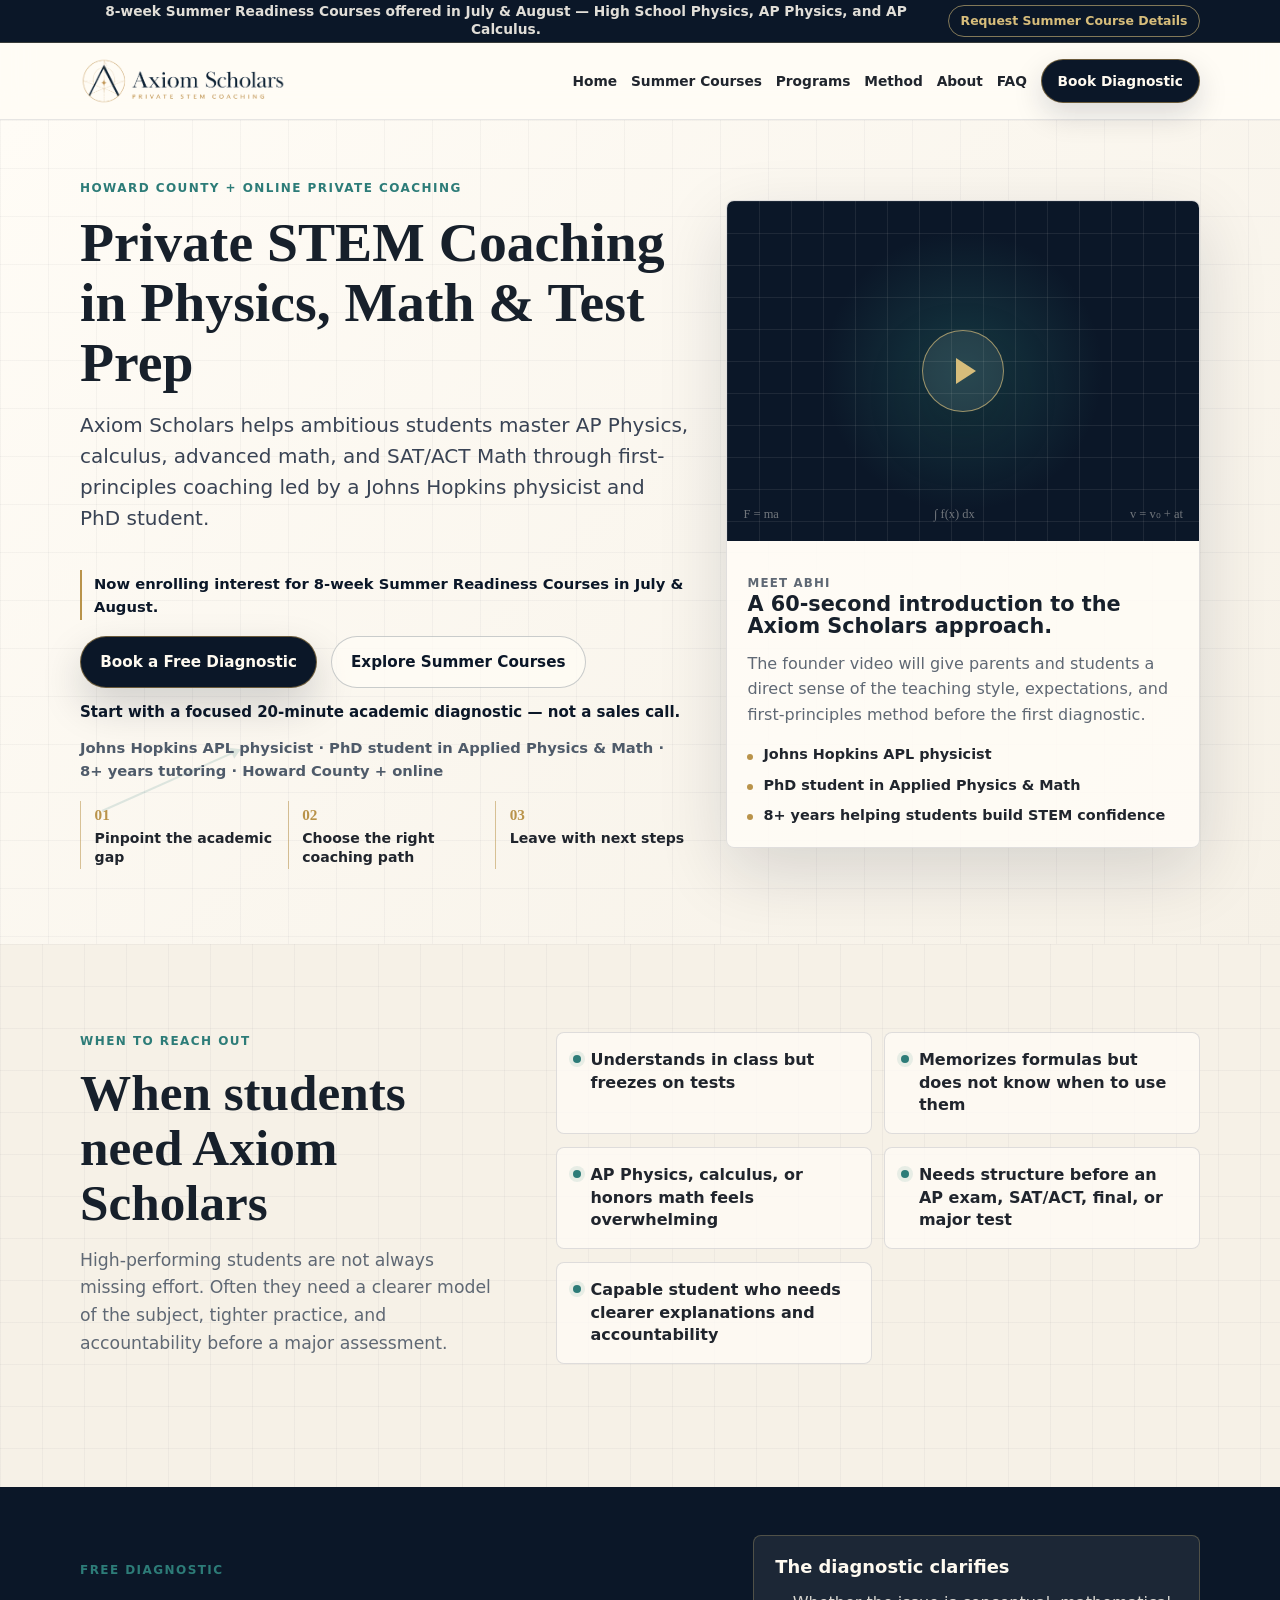
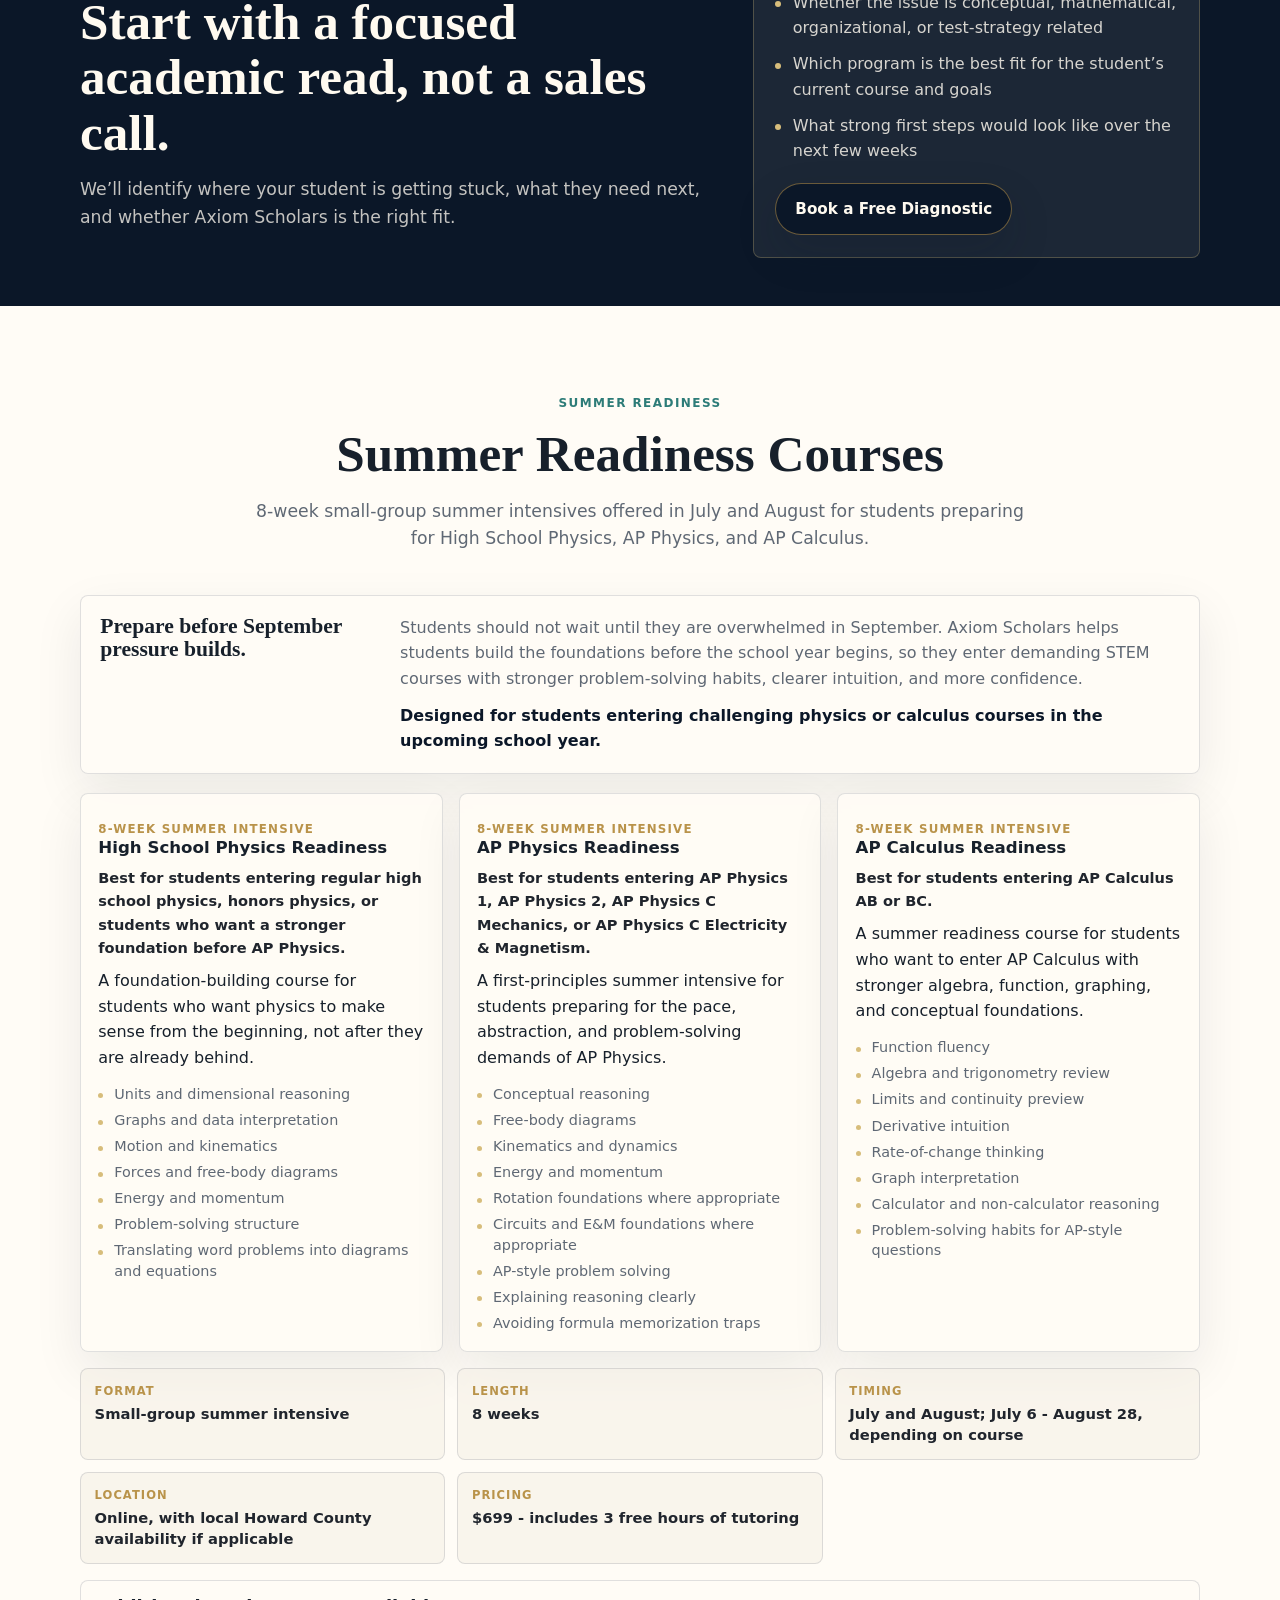
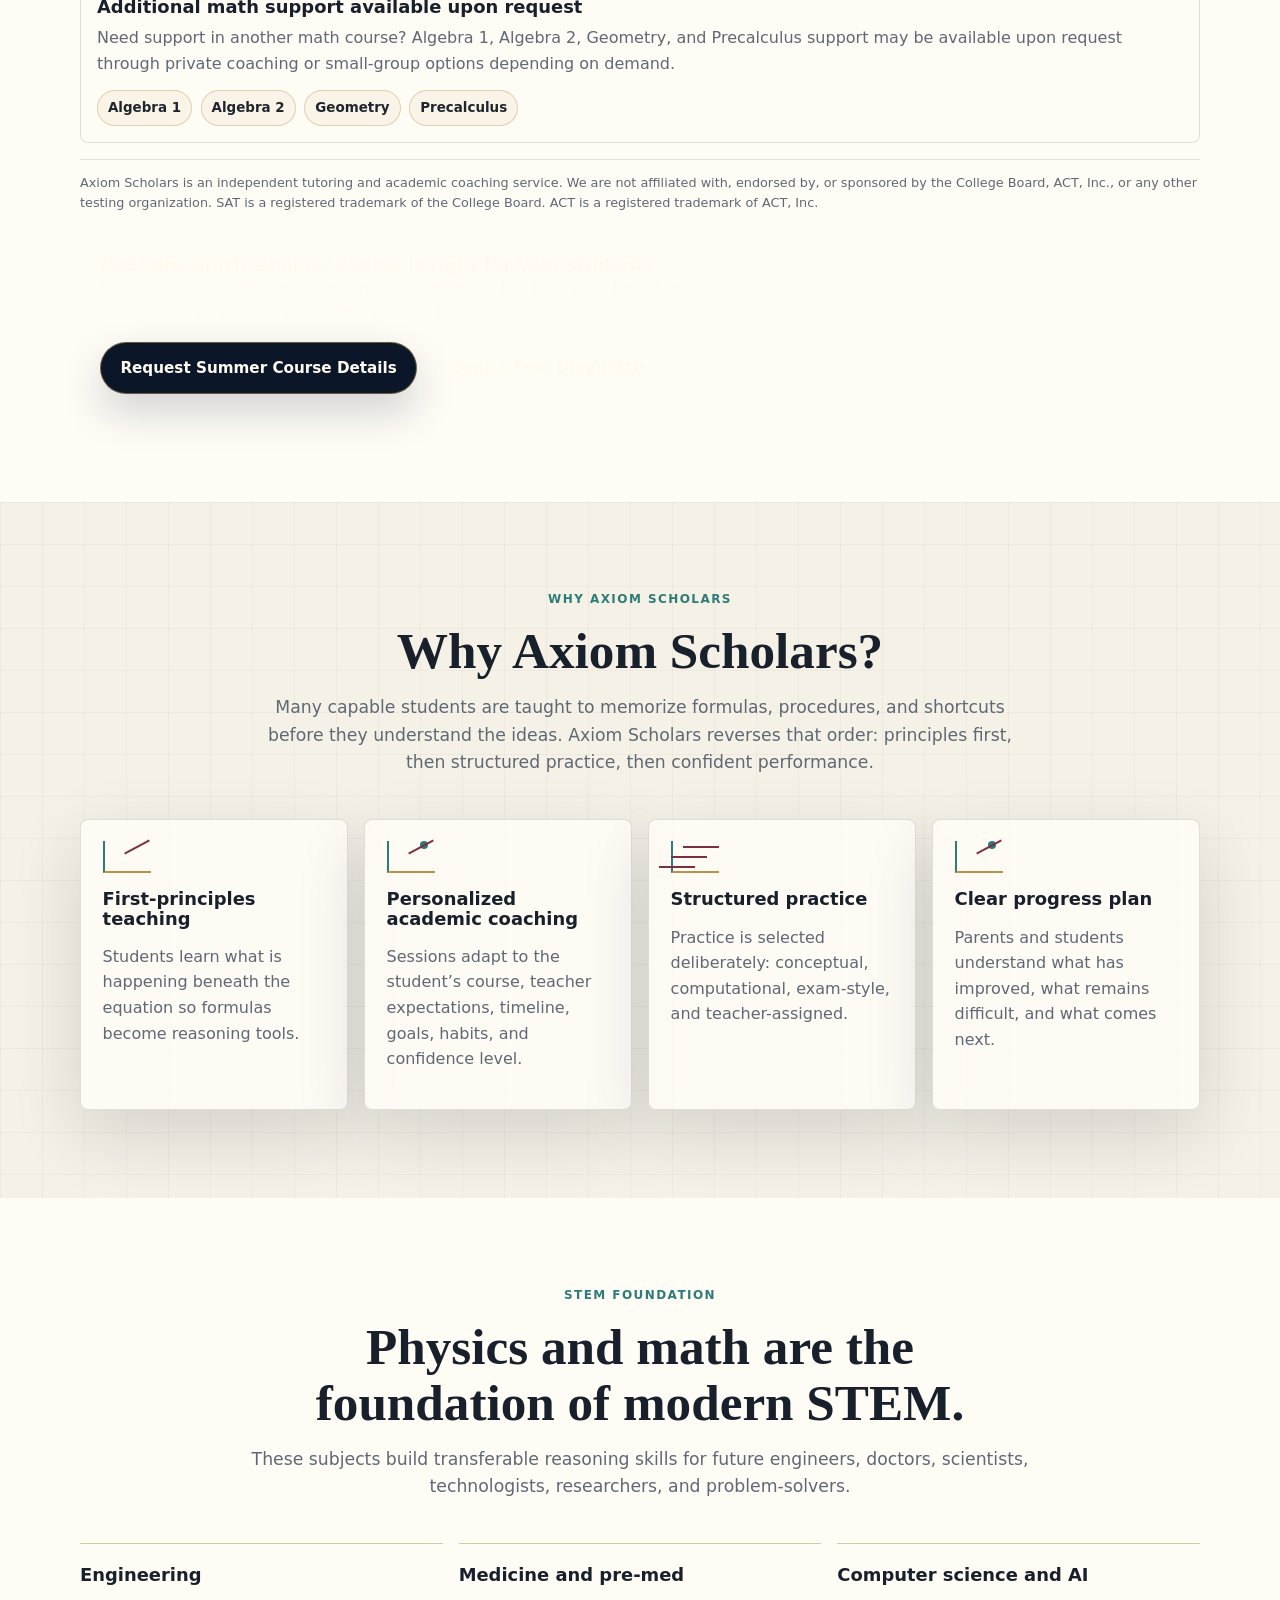
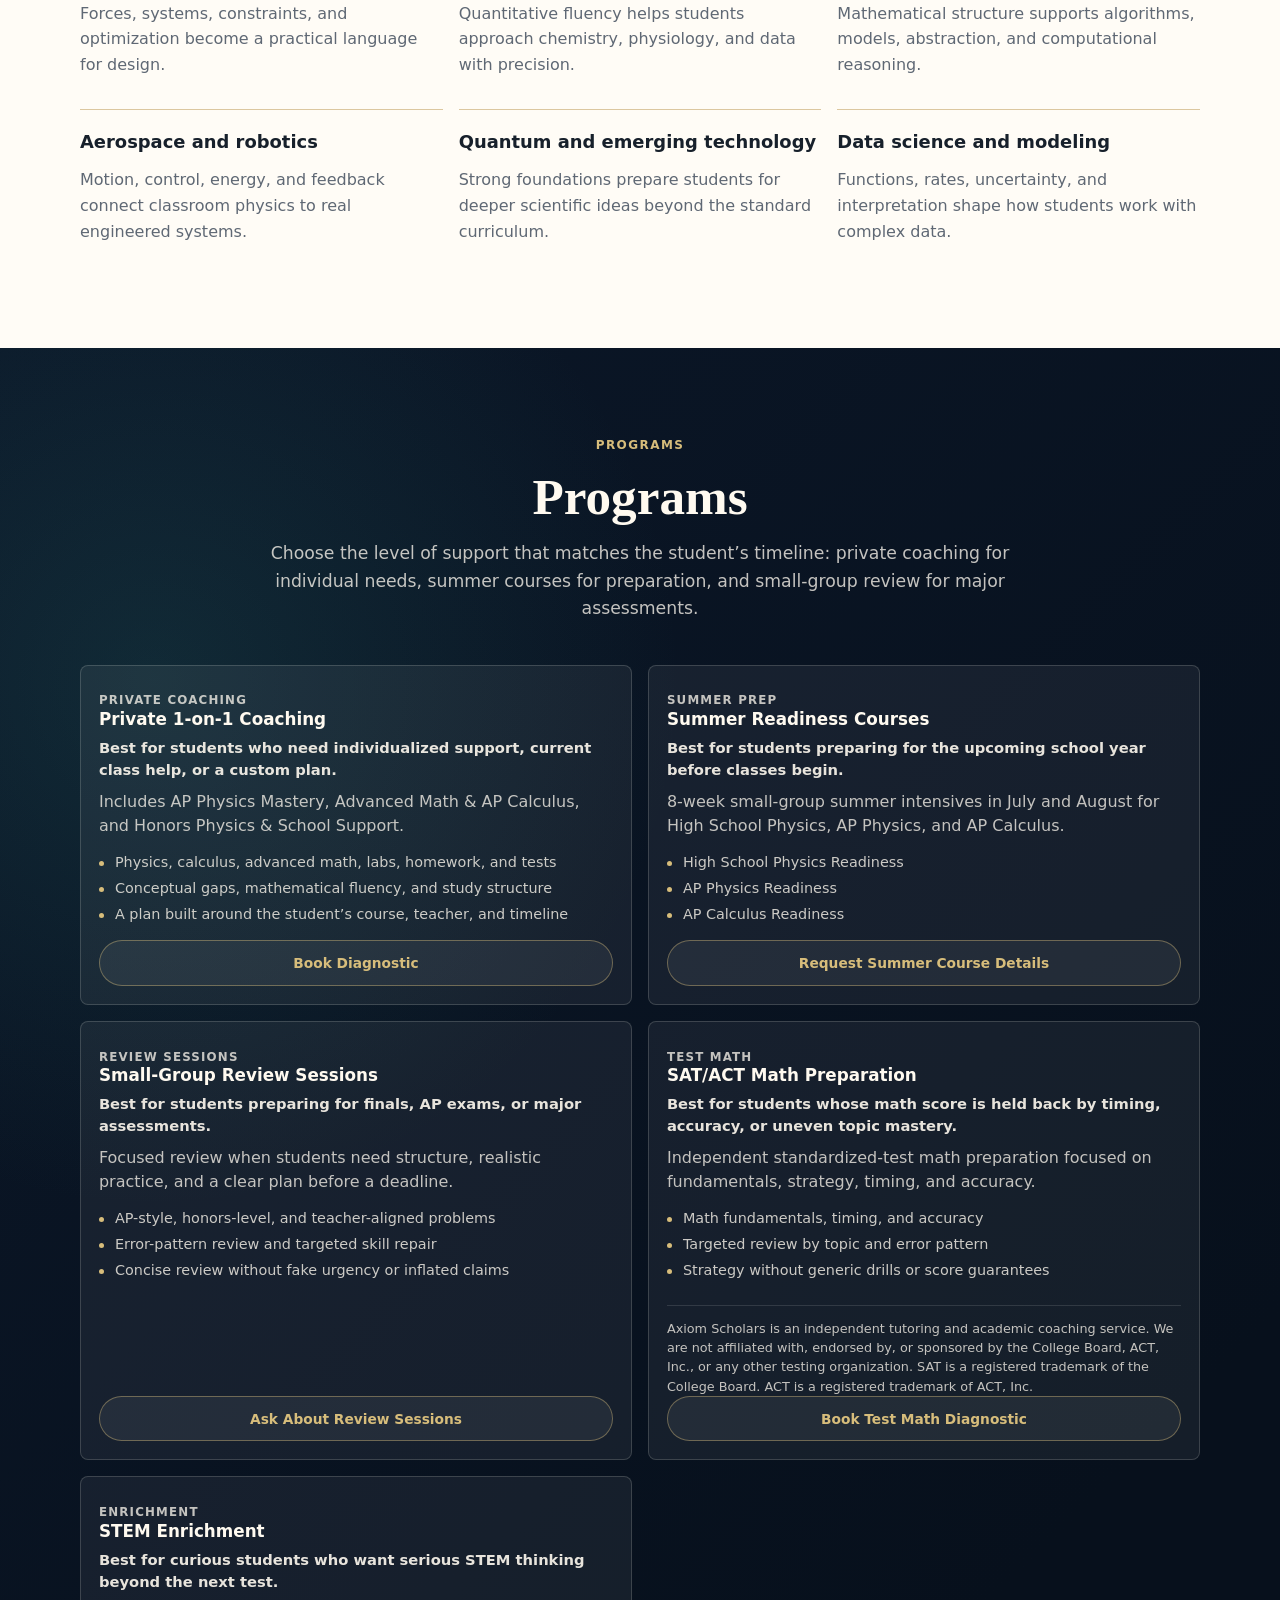
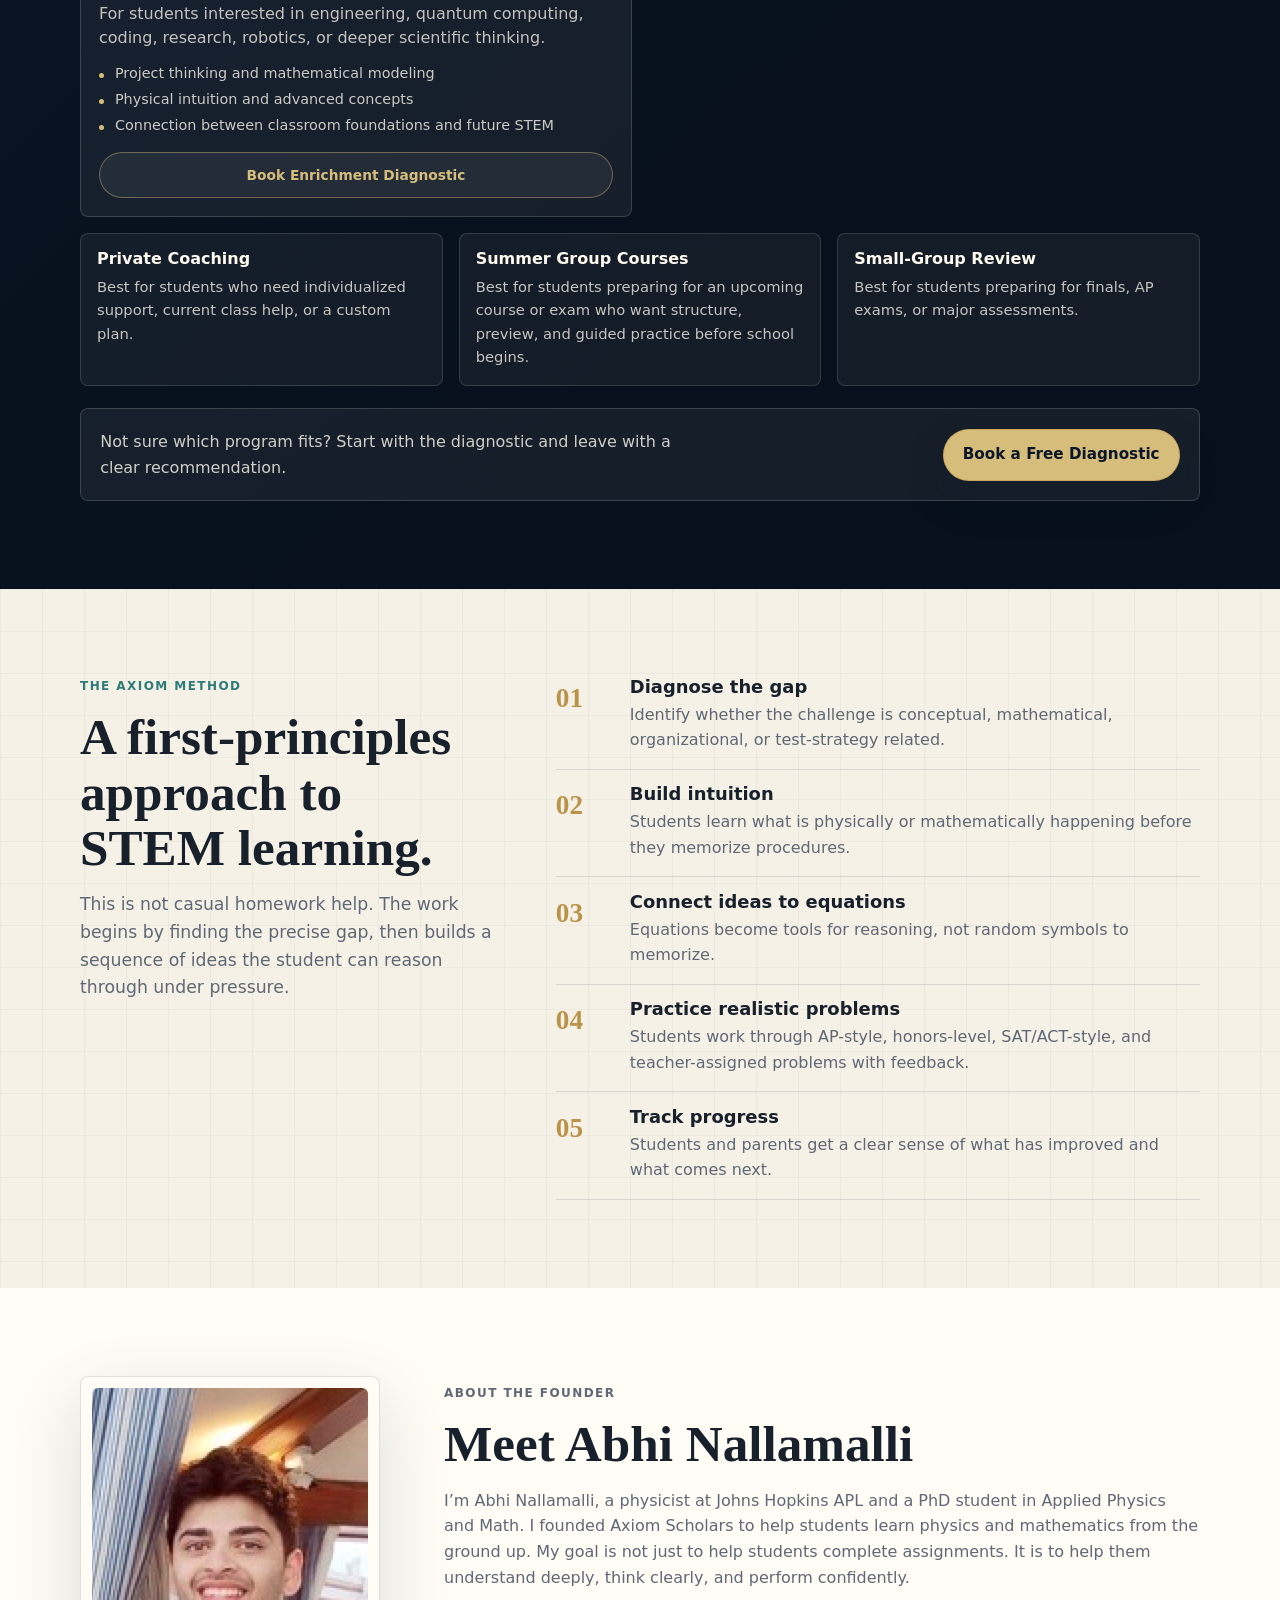
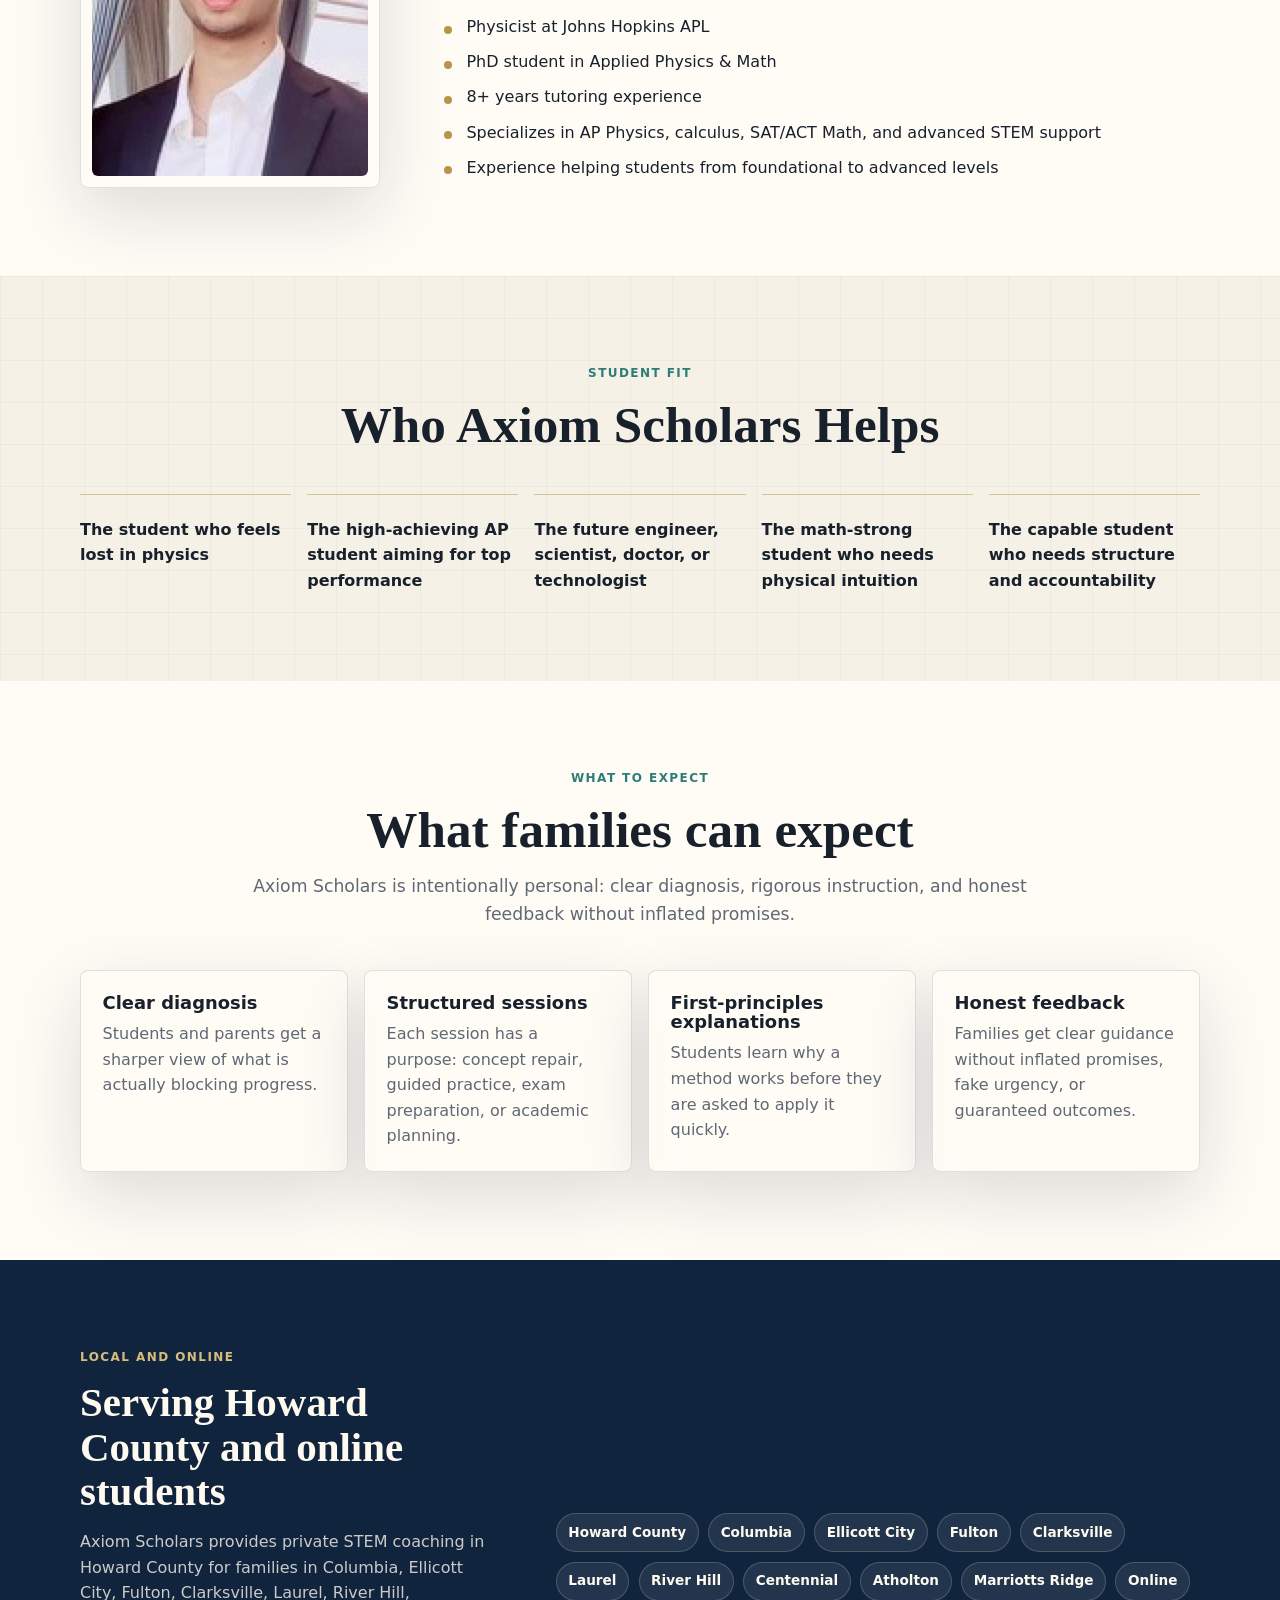
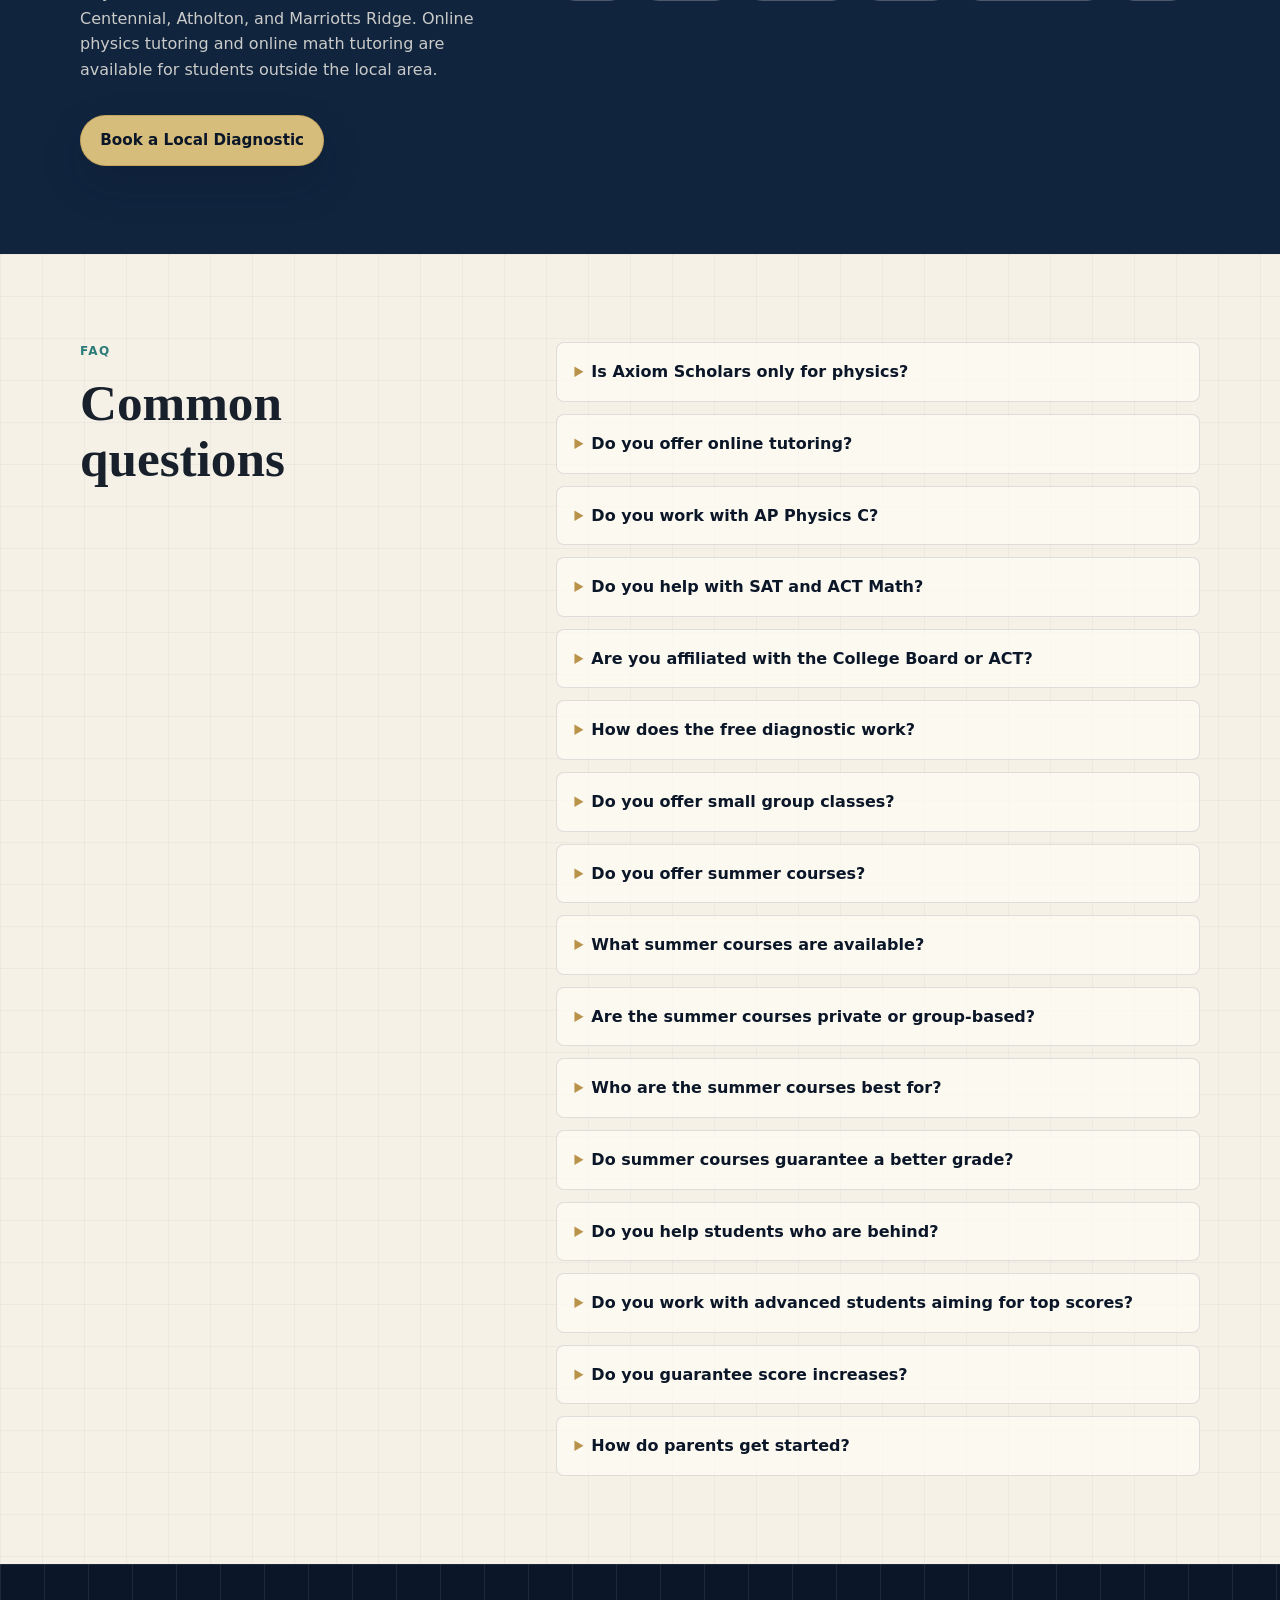
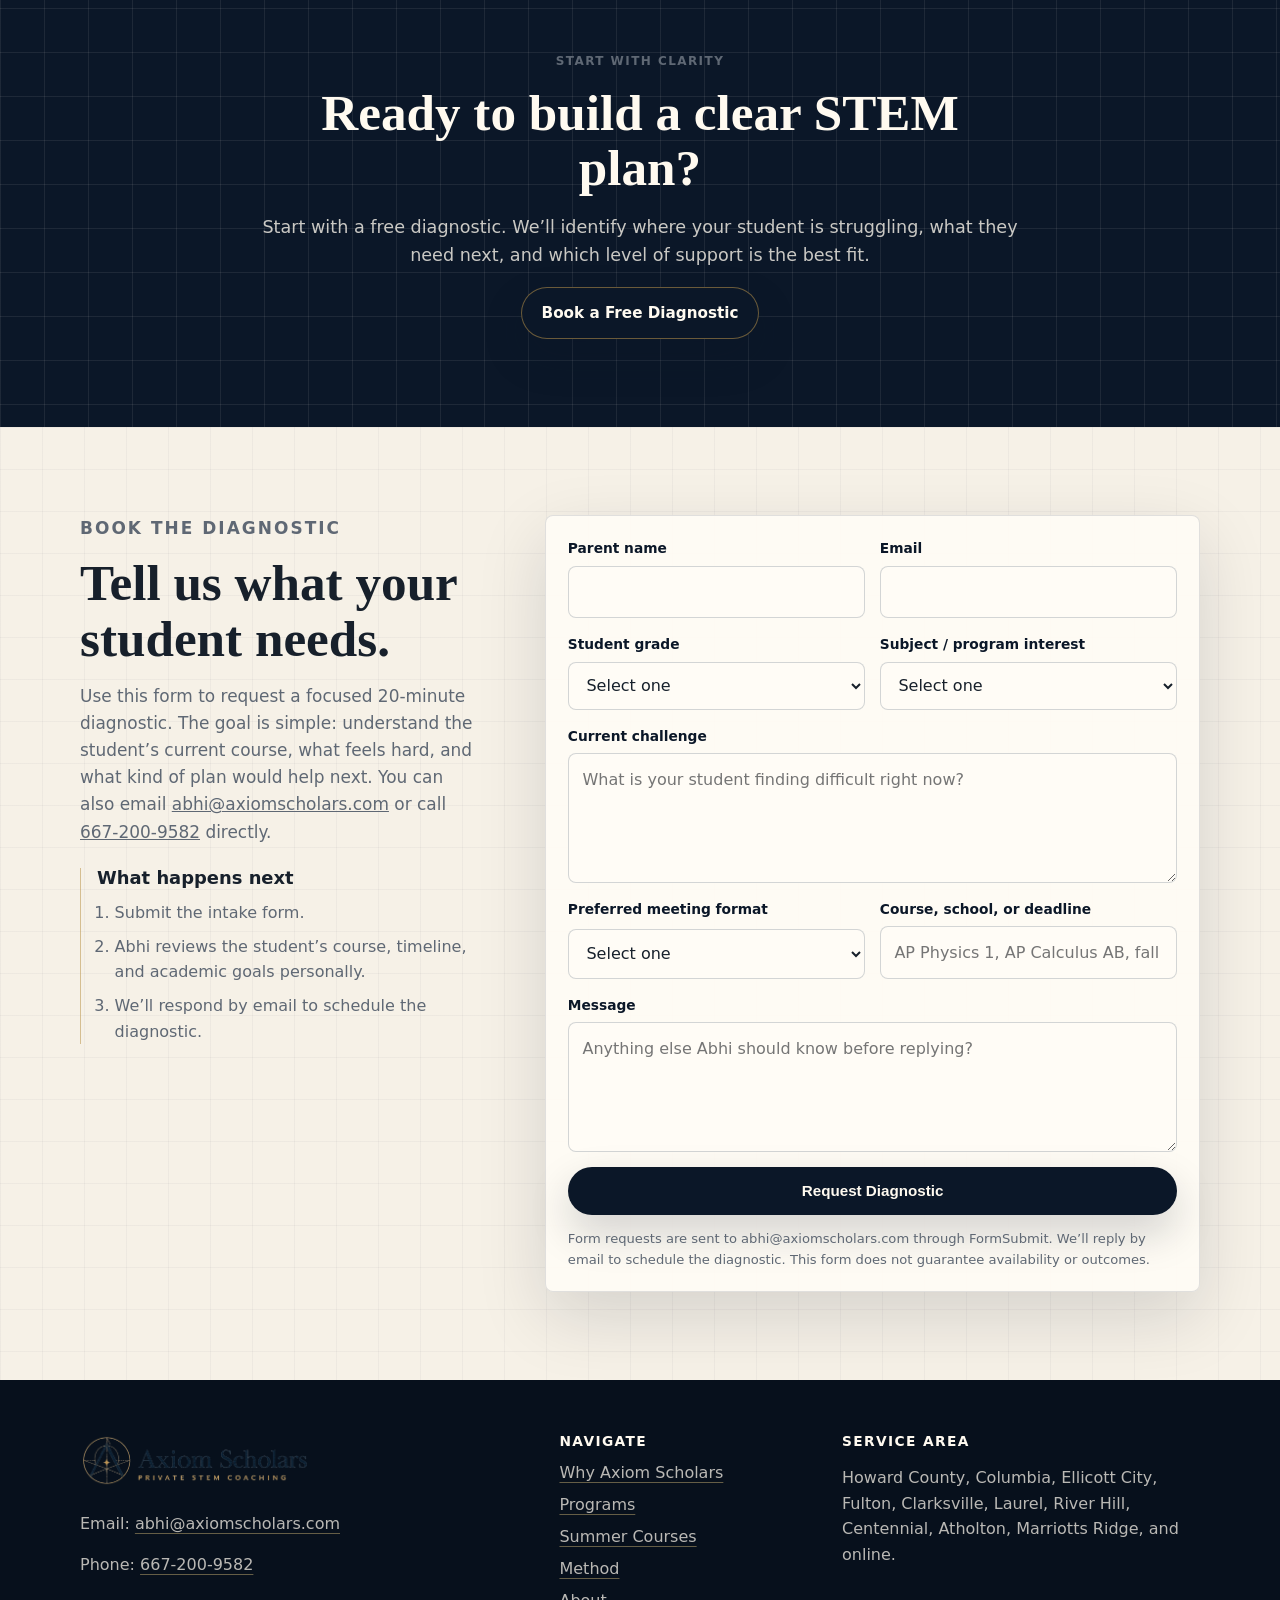
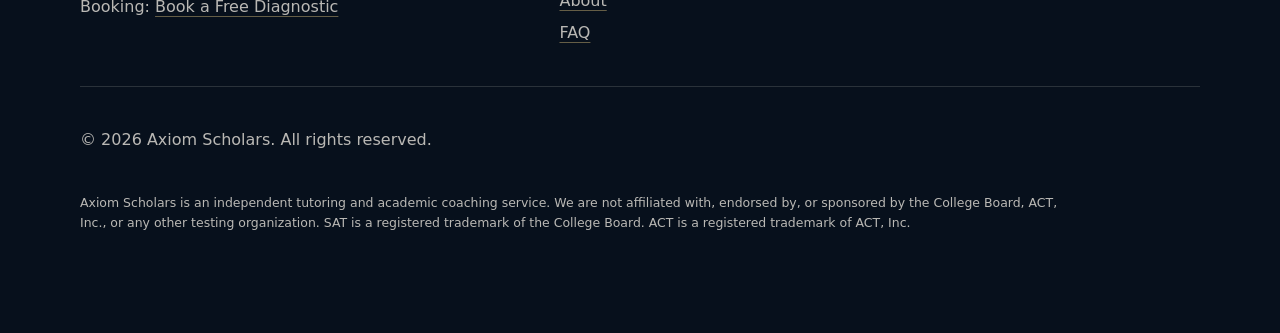
==== commit 366de280: "Add files via upload" ====
--- a/index.html
+++ b/index.html
@@ -77,8 +77,8 @@
         "description": "Private STEM coaching in Howard County for physics, advanced math, AP coursework, standardized test math preparation, and 8-week Summer Readiness Courses.",
         "url": "https://axiomscholars.github.io/website/",
         "image": "https://axiomscholars.github.io/website/assets/logo-social-clean.png",
-        "email": "axiomscholarsprep@gmail.com",
-        "telephone": "+1-240-547-1169",
+        "email": "abhi@axiomscholars.com",
+        "telephone": "+1-667-200-9582",
         "priceRange": "$$$",
         "founder": {
           "@type": "Person",
@@ -861,8 +861,8 @@
             <p>
               Use this form to request a focused 20-minute diagnostic. The goal is simple: understand the student’s
               current course, what feels hard, and what kind of plan would help next. You can also email
-              <a href="mailto:axiomscholarsprep@gmail.com">axiomscholarsprep@gmail.com</a> or call
-              <a href="tel:+12405471169">240-547-1169</a> directly.
+              <a href="mailto:abhi@axiomscholars.com">abhi@axiomscholars.com</a> or call
+              <a href="tel:+16672009582">667-200-9582</a> directly.
             </p>
             <div class="form-expectation">
               <h3>What happens next</h3>
@@ -875,10 +875,10 @@
           </div>
           <!--
             FormSubmit endpoint for static GitHub Pages submissions.
-            First live submission may trigger a FormSubmit confirmation email to axiomscholarsprep@gmail.com.
+            First live submission may trigger a FormSubmit confirmation email to abhi@axiomscholars.com.
             TODO: Replace the action URL if you move to Formspree, Tally, Netlify Forms, Basin, Getform, or a custom backend.
           -->
-          <form class="diagnostic-form" action="https://formsubmit.co/axiomscholarsprep@gmail.com" method="POST">
+          <form class="diagnostic-form" action="https://formsubmit.co/abhi@axiomscholars.com" method="POST">
             <input type="hidden" name="form-name" value="Axiom Scholars Diagnostic Request" />
             <input type="hidden" name="_subject" value="New Axiom Scholars diagnostic request" />
             <input type="hidden" name="_template" value="table" />
@@ -954,7 +954,7 @@
             </div>
             <button class="button button-primary form-submit" type="submit">Request Diagnostic</button>
             <p class="form-footnote">
-              Form requests are sent to axiomscholarsprep@gmail.com through FormSubmit. We’ll reply by email to
+              Form requests are sent to abhi@axiomscholars.com through FormSubmit. We’ll reply by email to
               schedule the diagnostic. This form does not guarantee availability or outcomes.
             </p>
           </form>
@@ -968,8 +968,8 @@
           <a class="brand footer-brand" href="#home" aria-label="Axiom Scholars home">
             <img class="brand-logo footer-logo" src="assets/logo-horizontal-clean.png" alt="Axiom Scholars logo" width="1879" height="433" />
           </a>
-          <p class="footer-contact">Email: <a href="mailto:axiomscholarsprep@gmail.com">axiomscholarsprep@gmail.com</a></p>
-          <p class="footer-contact">Phone: <a href="tel:+12405471169">240-547-1169</a></p>
+          <p class="footer-contact">Email: <a href="mailto:abhi@axiomscholars.com">abhi@axiomscholars.com</a></p>
+          <p class="footer-contact">Phone: <a href="tel:+16672009582">667-200-9582</a></p>
           <p class="footer-contact">Booking: <a href="#diagnostic-form">Book a Free Diagnostic</a></p>
         </div>
         <div>
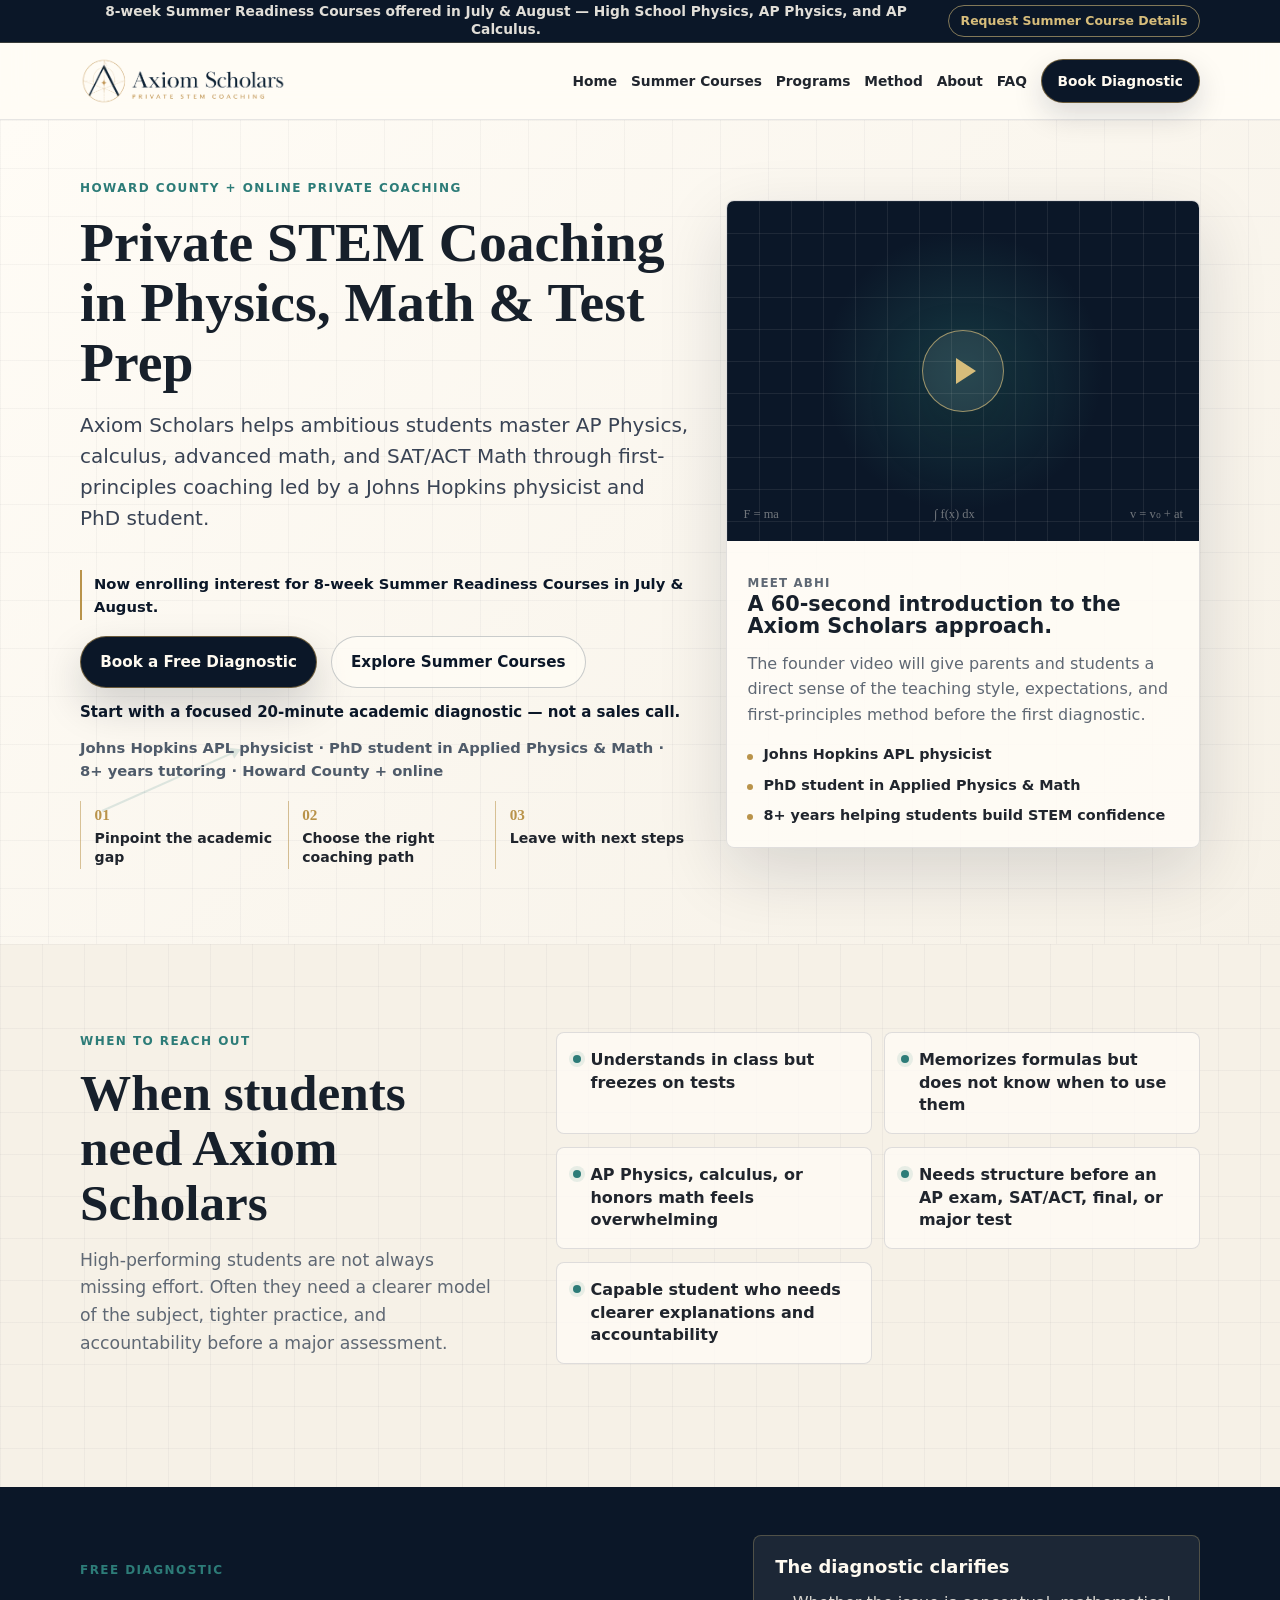
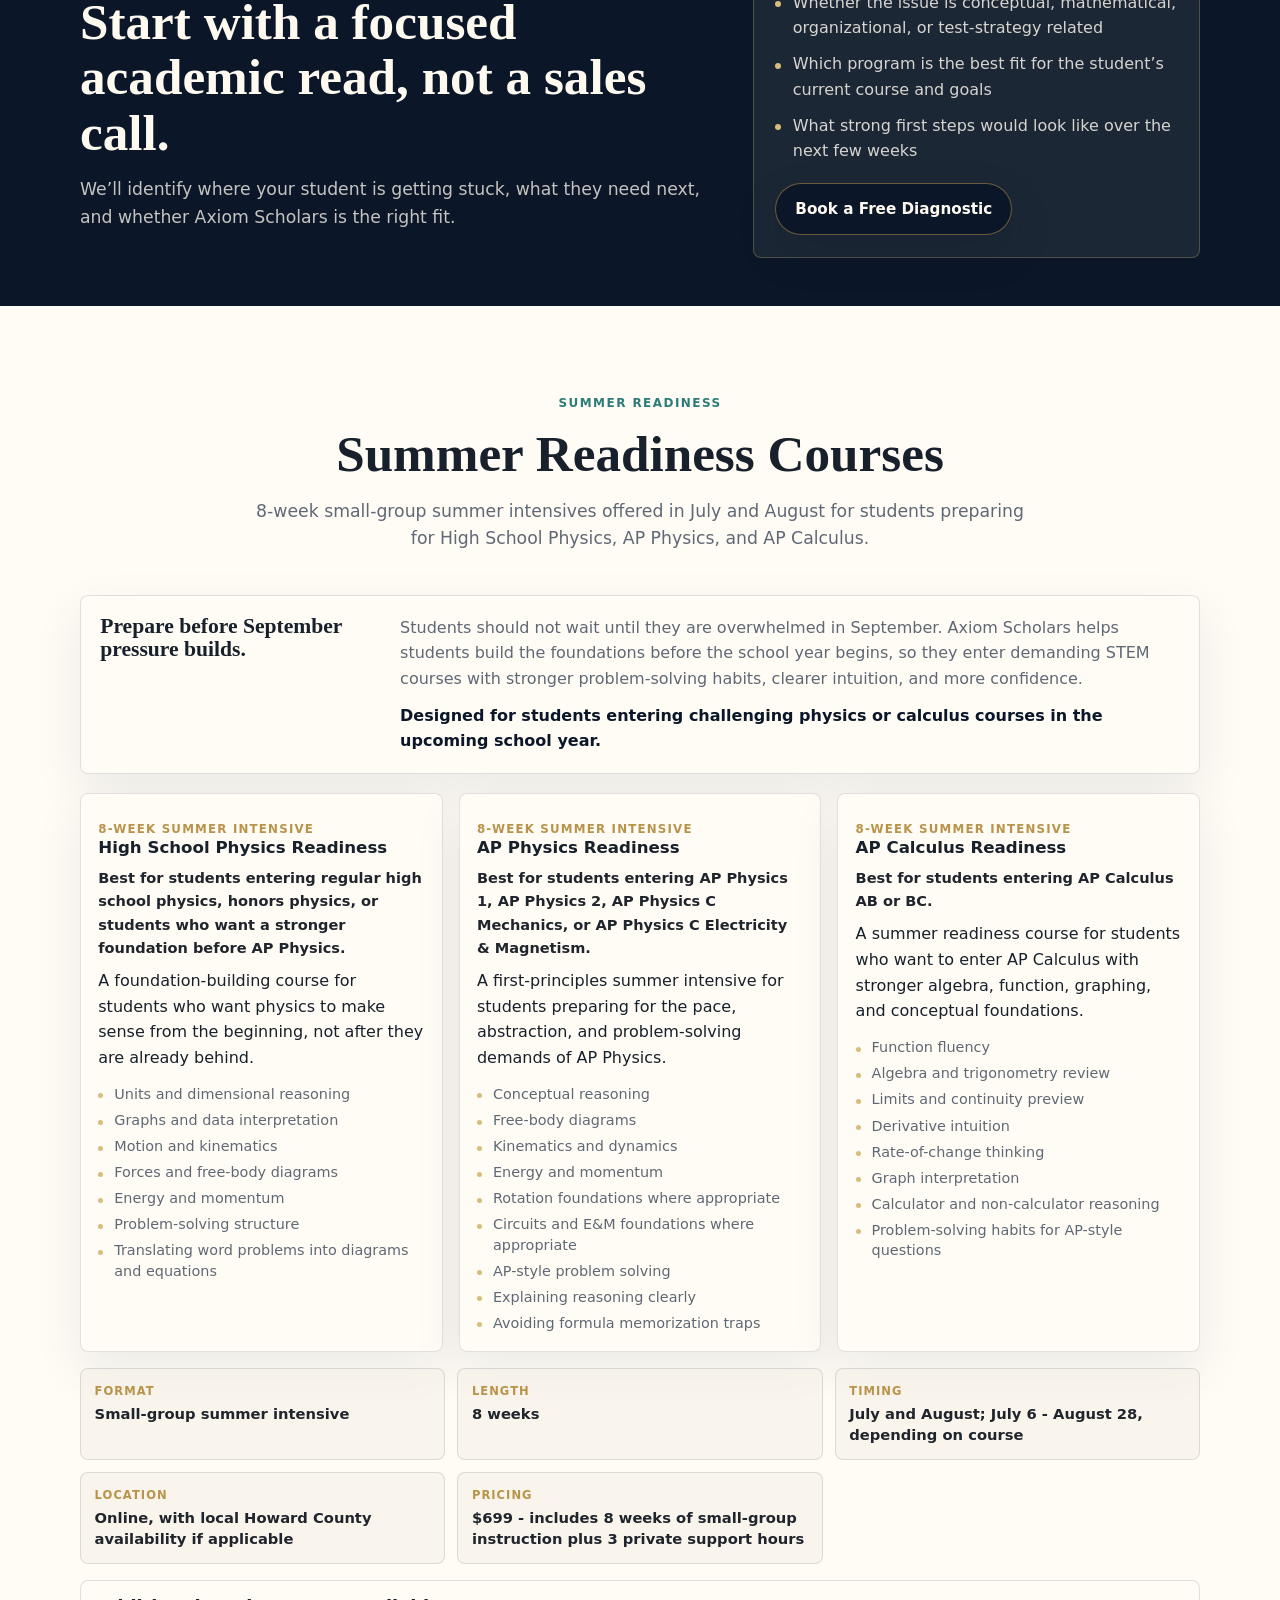
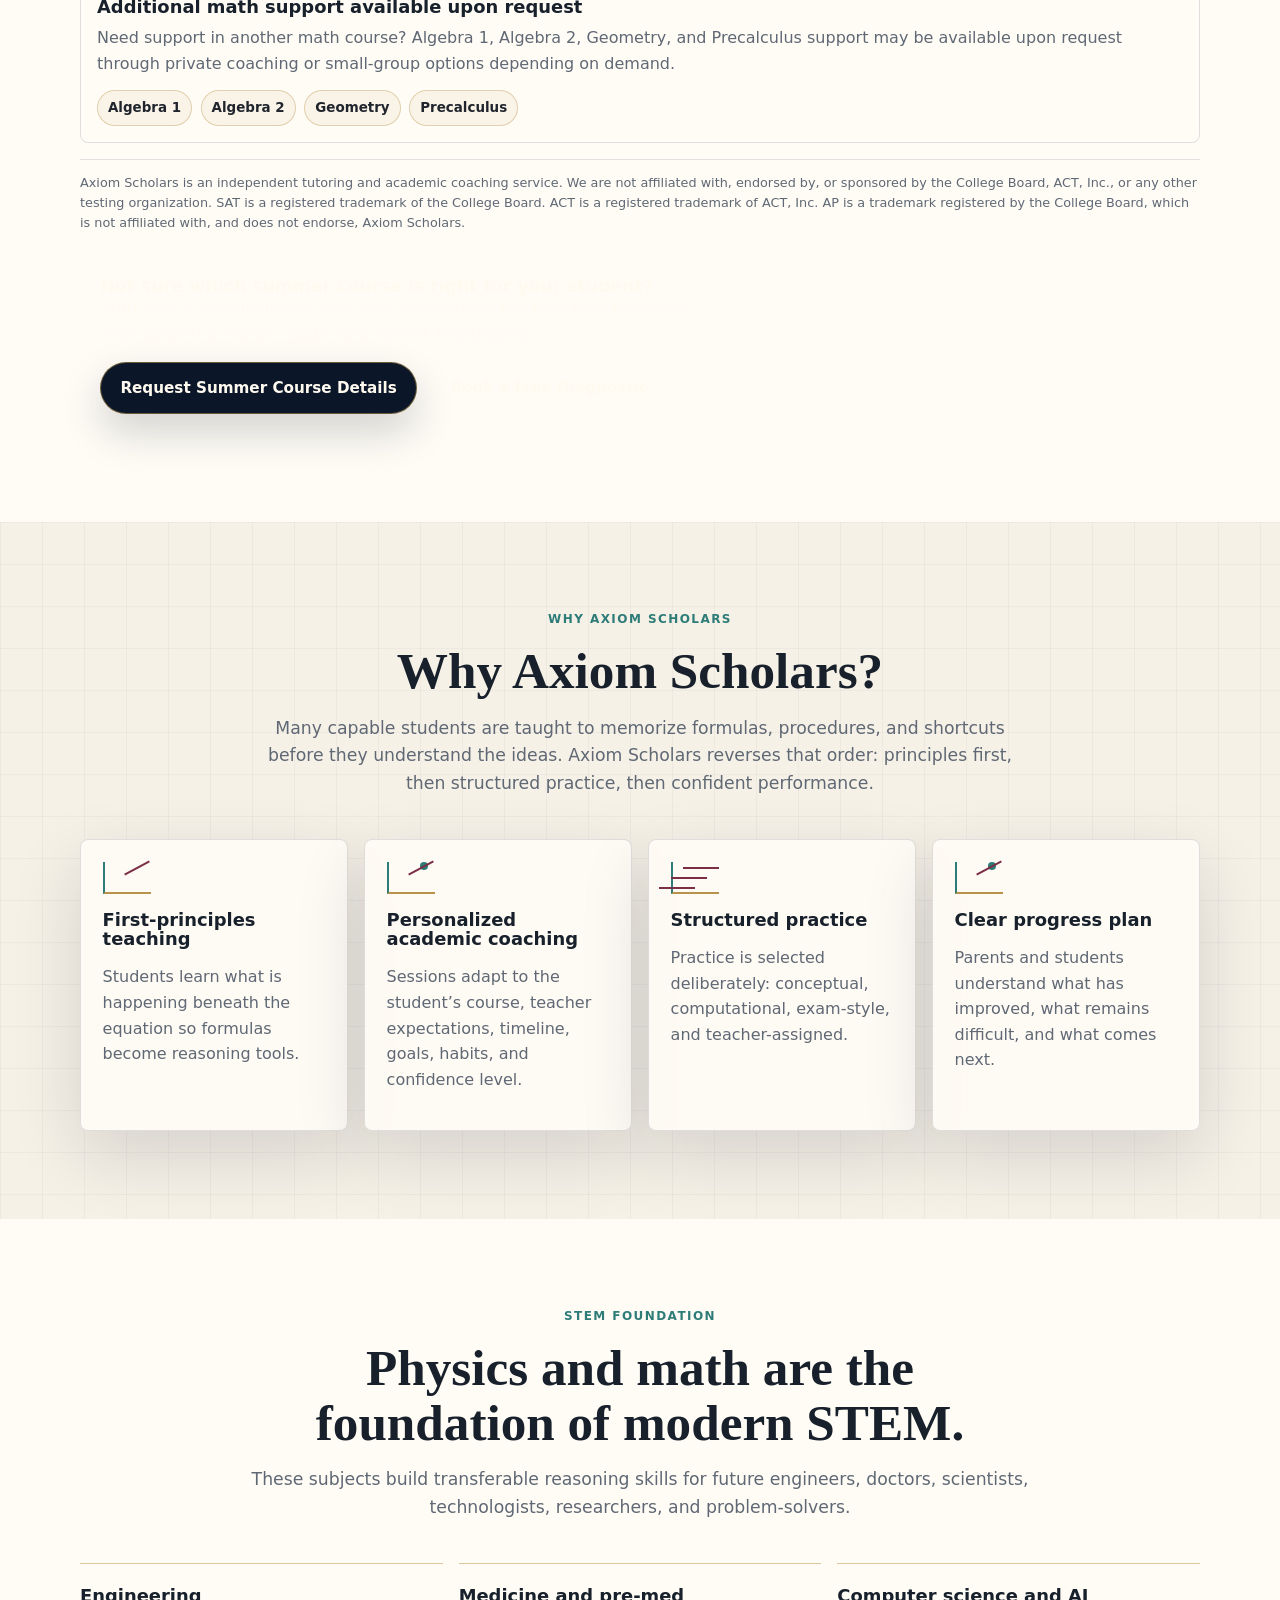
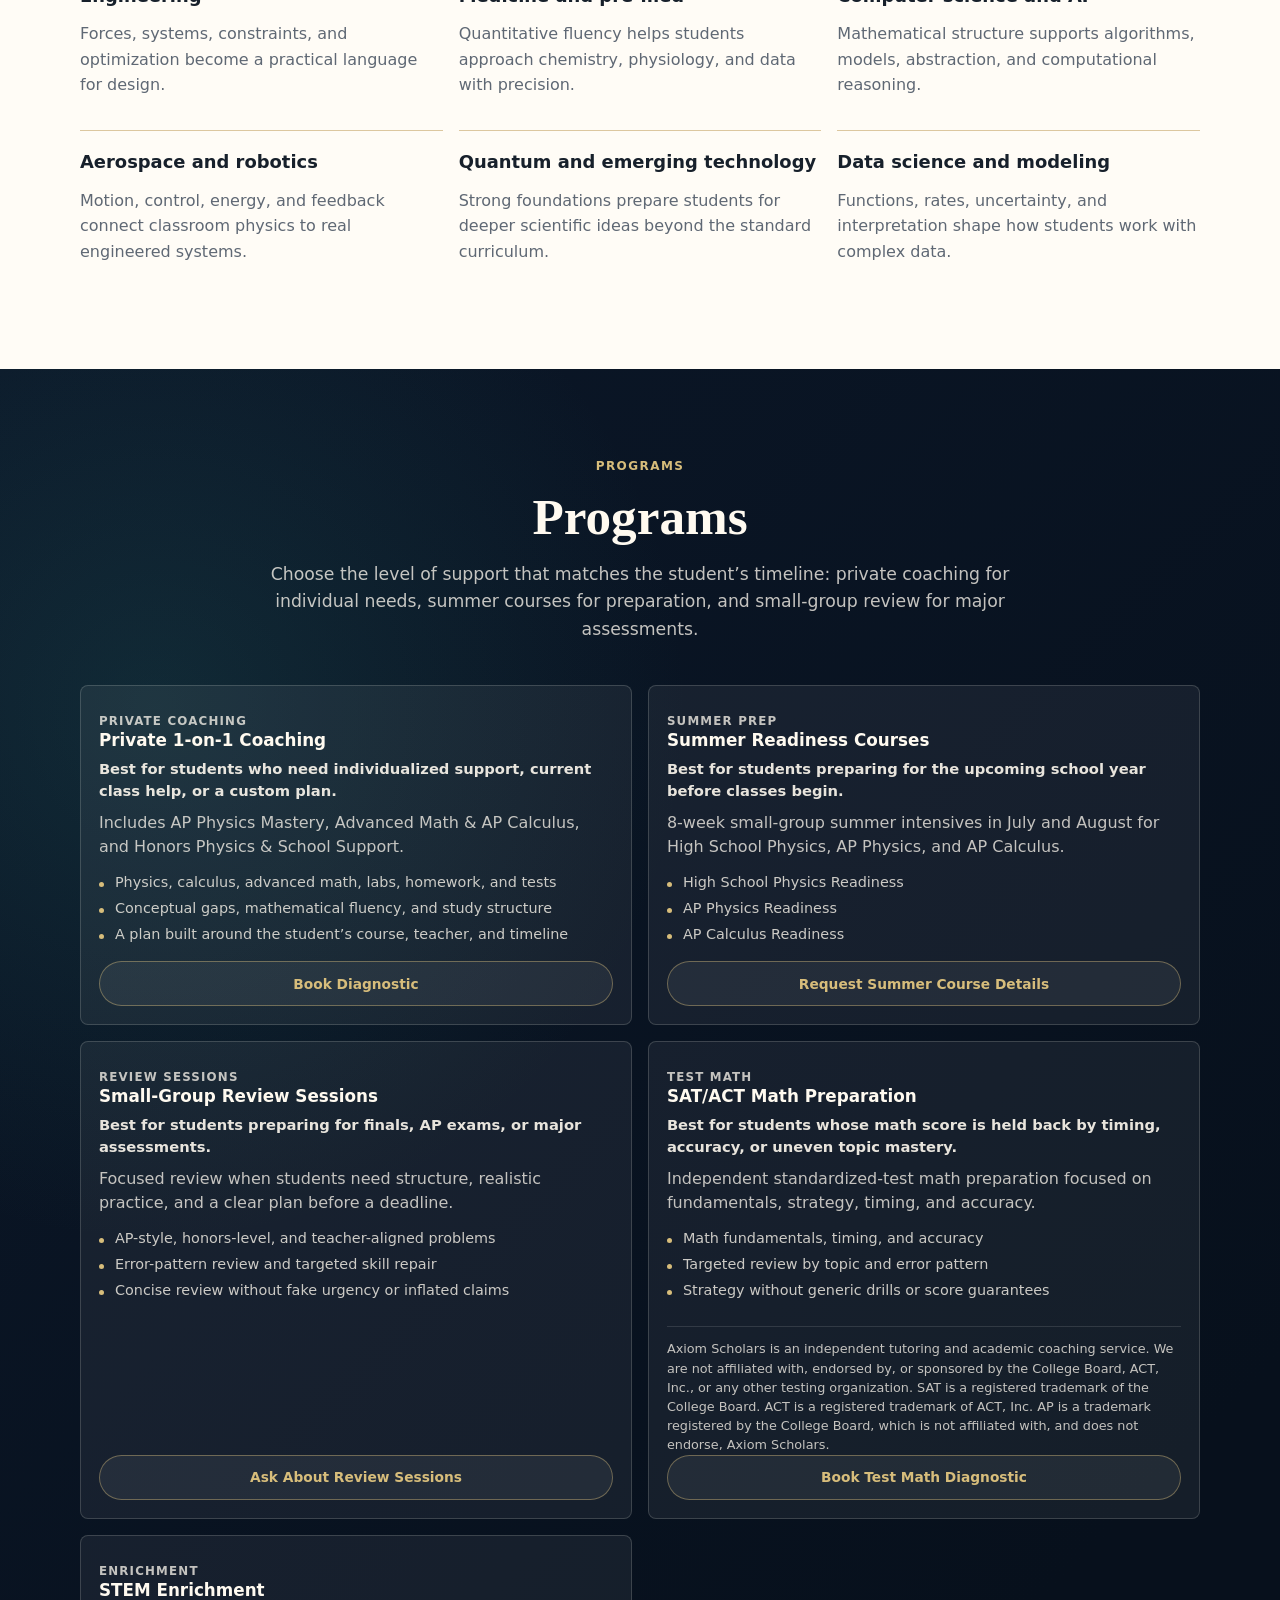
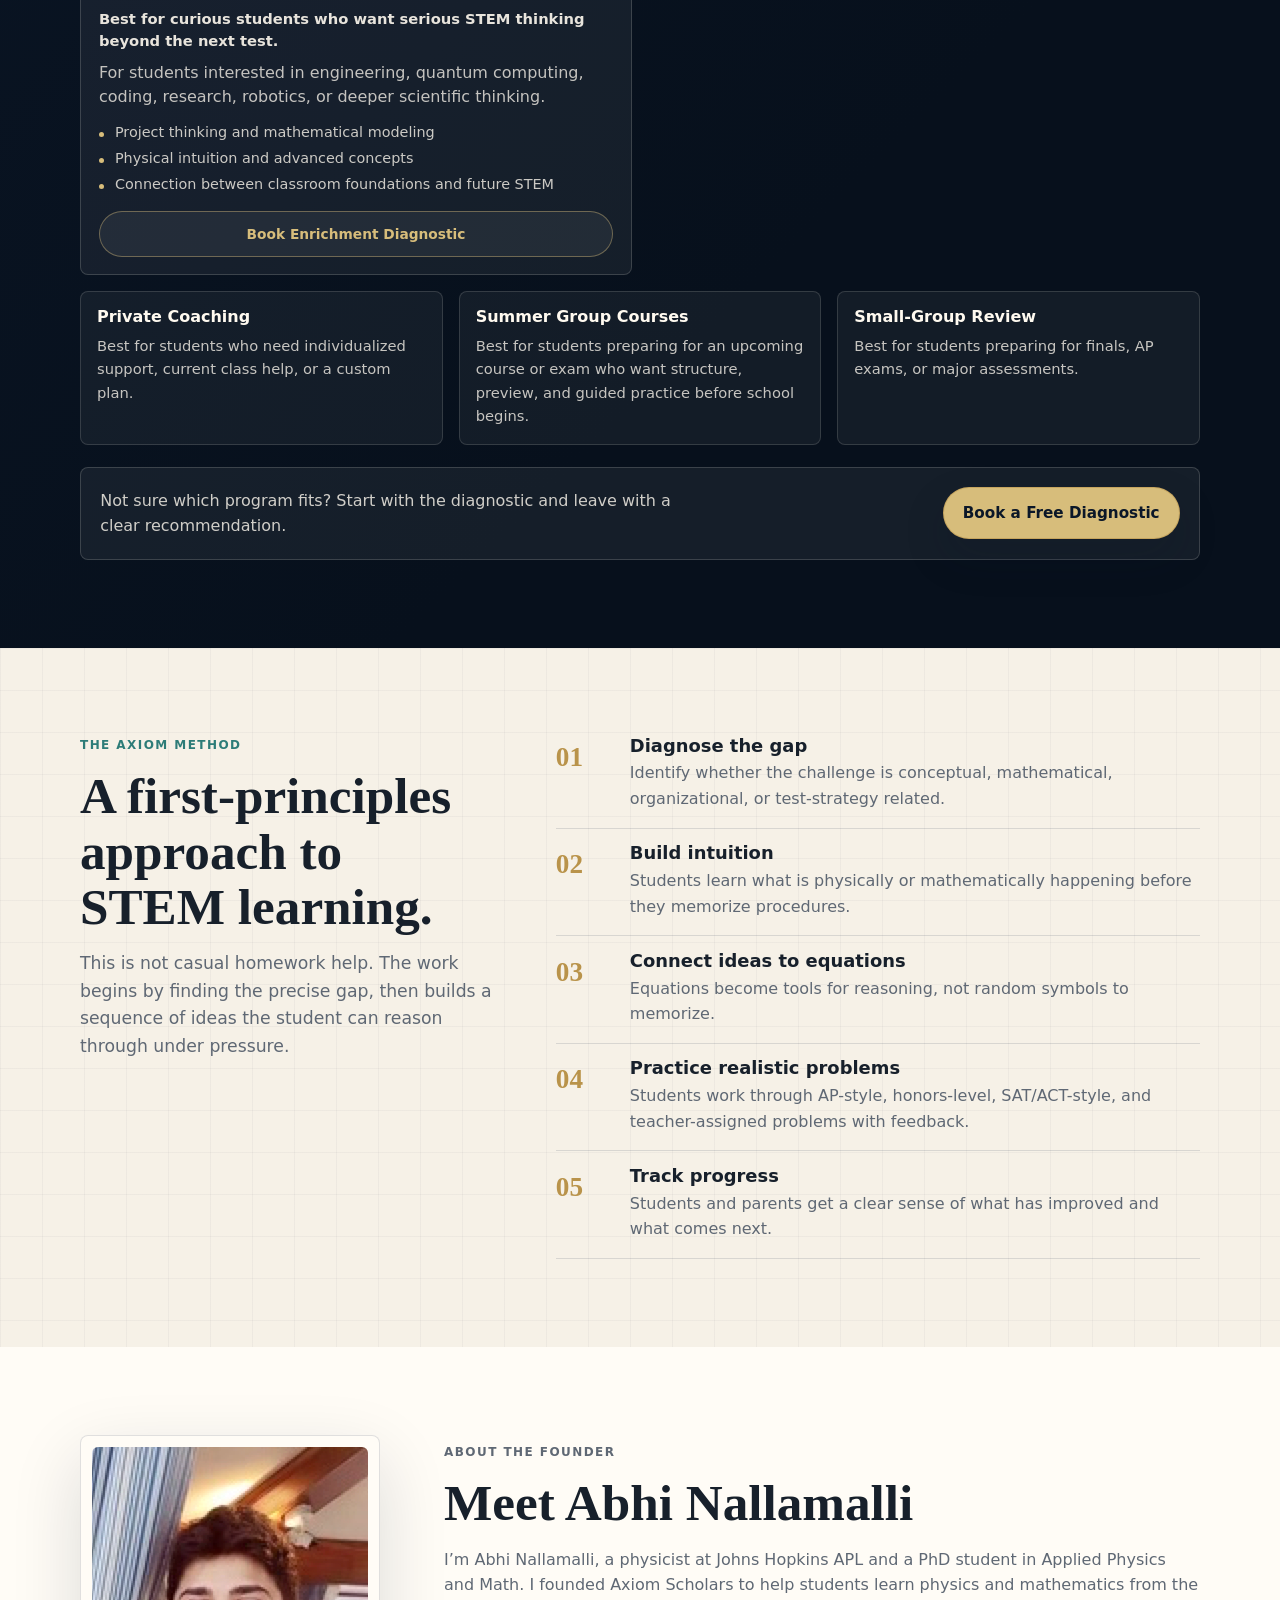
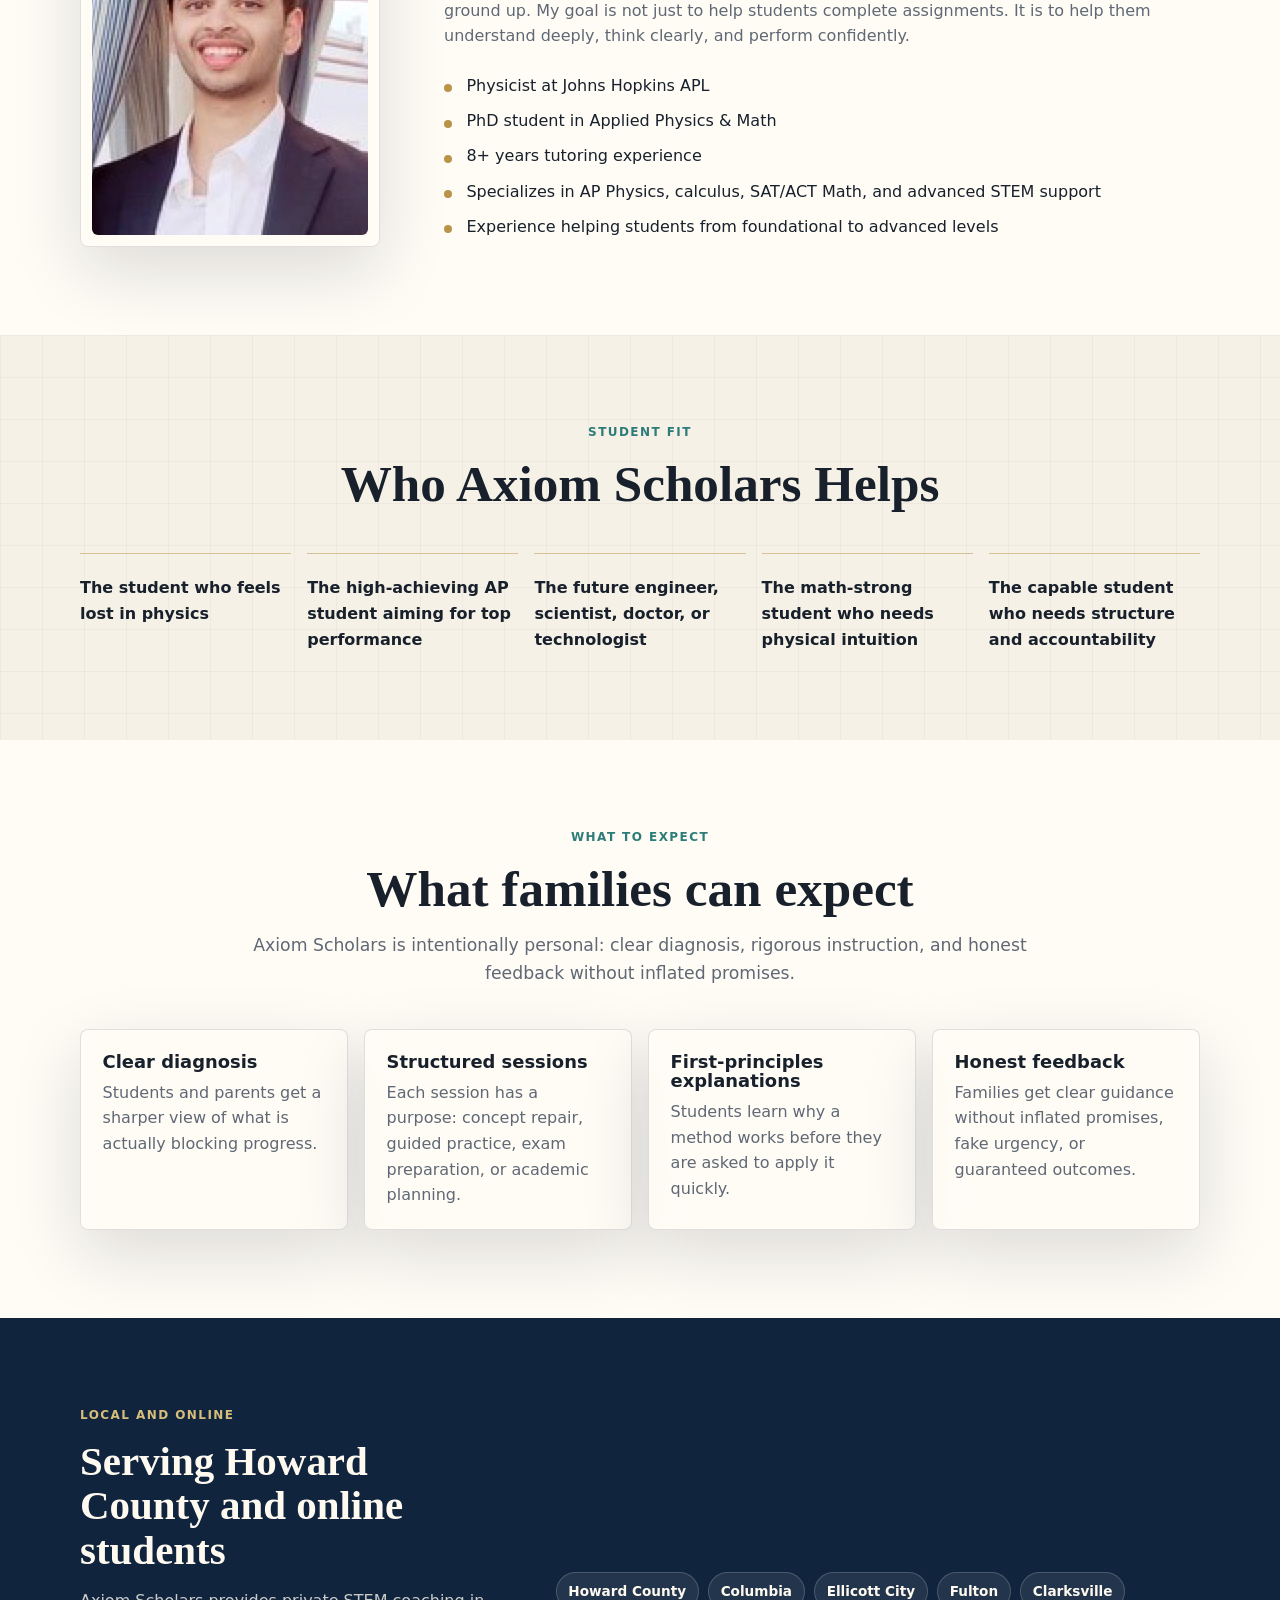
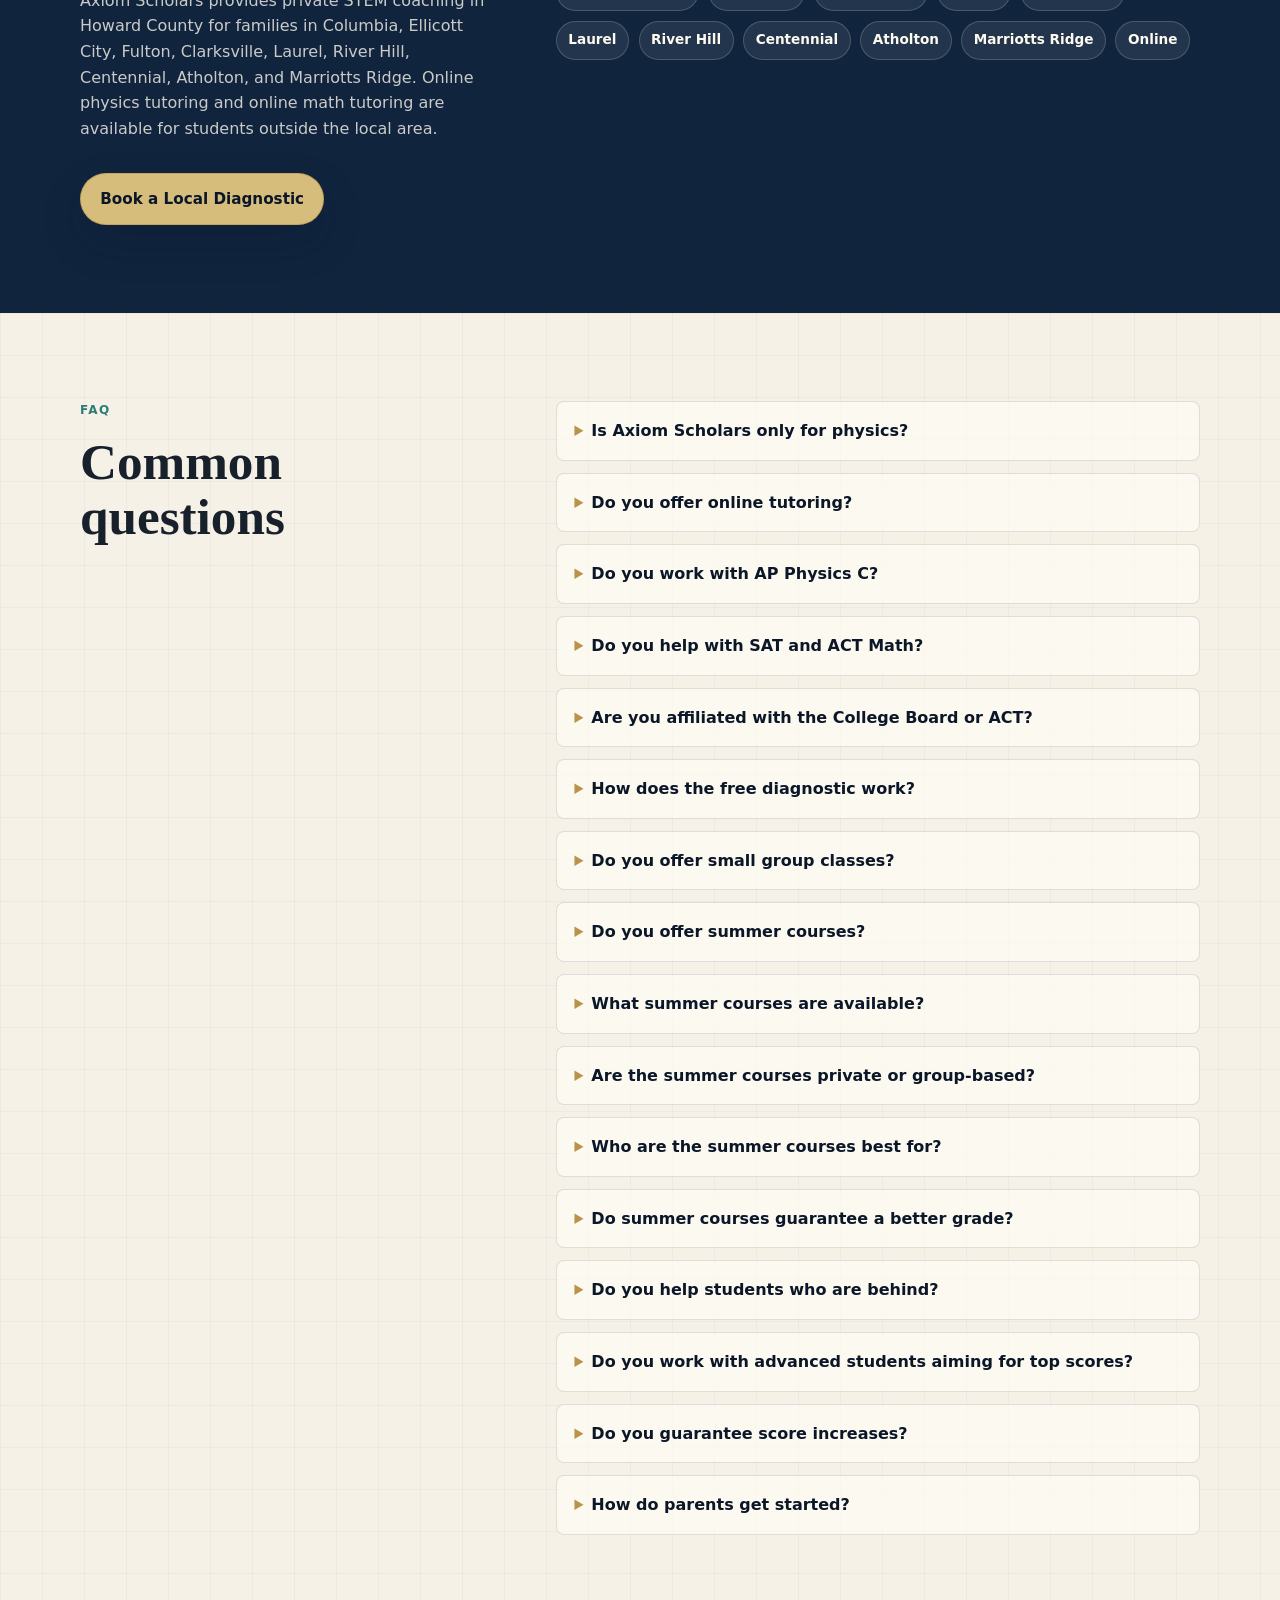
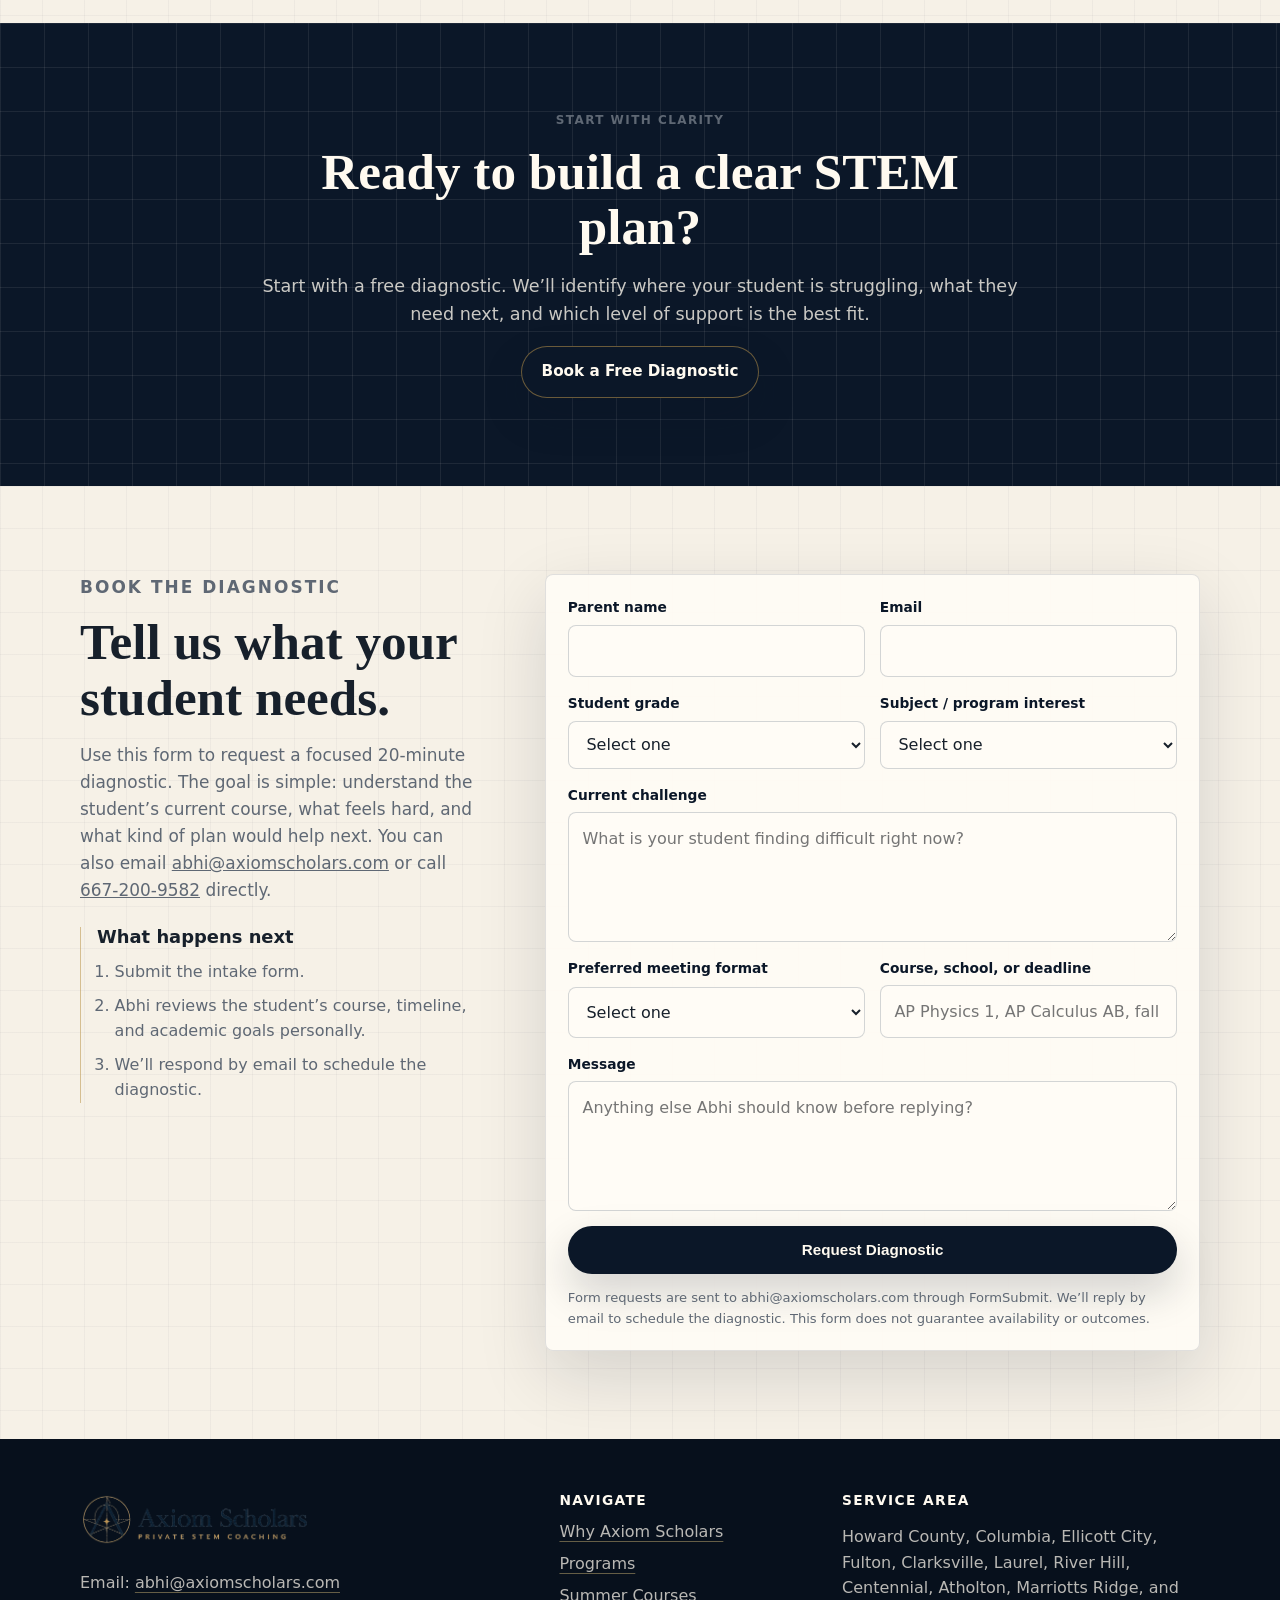
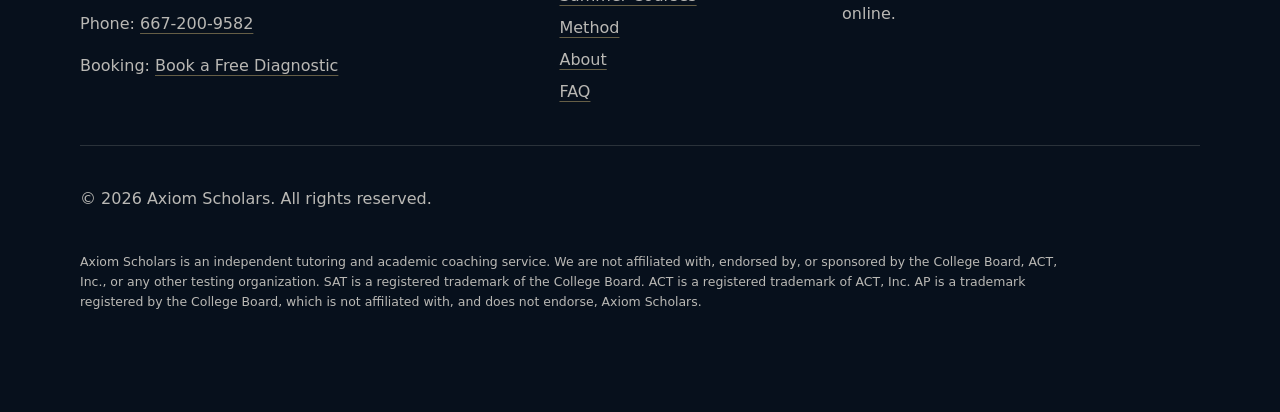
==== commit 7520ce79: "Add files via upload" ====
--- a/index.html
+++ b/index.html
@@ -154,7 +154,7 @@
             <span class="announcement-full">8-week Summer Readiness Courses offered in July &amp; August &mdash; High School Physics, AP Physics, and AP Calculus.</span>
             <span class="announcement-short">Summer Readiness Courses: July &amp; August</span>
           </p>
-          <a href="#summer-courses"><span class="announcement-cta-full">Request Summer Course Details</span><span class="announcement-cta-short">Details</span></a>
+          <a href="summer/"><span class="announcement-cta-full">Request Summer Course Details</span><span class="announcement-cta-short">Details</span></a>
         </div>
       </div>
       <nav class="nav container" aria-label="Primary navigation">
@@ -170,7 +170,7 @@
         </button>
         <div class="nav-menu" id="nav-menu" data-nav-menu>
           <a href="#home">Home</a>
-          <a href="#summer-courses">Summer Courses</a>
+          <a href="summer/">Summer Courses</a>
           <a href="#programs">Programs</a>
           <a href="#method">Method</a>
           <a href="#about">About</a>
@@ -227,7 +227,7 @@
             <p class="seasonal-callout">Now enrolling interest for 8-week Summer Readiness Courses in July &amp; August.</p>
             <div class="cta-row" aria-label="Primary actions">
               <a class="button button-primary" href="#diagnostic-form">Book a Free Diagnostic</a>
-              <a class="button button-secondary" href="#summer-courses">Explore Summer Courses</a>
+              <a class="button button-secondary" href="summer/">Explore Summer Courses</a>
             </div>
             <p class="cta-note">
               Start with a focused 20-minute academic diagnostic &mdash; not a sales call.
@@ -400,7 +400,7 @@
             </article>
             <article>
               <span>Pricing</span>
-              <p>$699 - includes 3 free hours of tutoring</p>
+              <p>$699 - includes 8 weeks of small-group instruction plus 3 private support hours</p>
             </article>
           </div>
           <div class="request-note">
@@ -419,7 +419,8 @@
           <p class="mini-disclaimer summer-disclaimer">
             Axiom Scholars is an independent tutoring and academic coaching service. We are not affiliated with,
             endorsed by, or sponsored by the College Board, ACT, Inc., or any other testing organization. SAT is a
-            registered trademark of the College Board. ACT is a registered trademark of ACT, Inc.
+            registered trademark of the College Board. ACT is a registered trademark of ACT, Inc. AP is a trademark
+            registered by the College Board, which is not affiliated with, and does not endorse, Axiom Scholars.
           </p>
           <div class="section-cta light-cta summer-cta">
             <div>
@@ -430,7 +431,7 @@
               </p>
             </div>
             <div class="cta-row compact-cta-row">
-              <a class="button button-primary" href="#diagnostic-form" data-interest="Summer Readiness Course">Request Summer Course Details</a>
+              <a class="button button-primary" href="summer/#diagnostic-form">Request Summer Course Details</a>
               <a class="button button-secondary dark-secondary" href="#diagnostic-form">Book a Free Diagnostic</a>
             </div>
           </div>
@@ -545,7 +546,7 @@
                 <li>AP Physics Readiness</li>
                 <li>AP Calculus Readiness</li>
               </ul>
-              <a class="program-button" href="#diagnostic-form" data-interest="Summer Readiness Course">Request Summer Course Details</a>
+              <a class="program-button" href="summer/#diagnostic-form">Request Summer Course Details</a>
             </article>
             <article class="program-card">
               <p class="program-label">Review sessions</p>
@@ -572,7 +573,8 @@
               <p class="mini-disclaimer">
                 Axiom Scholars is an independent tutoring and academic coaching service. We are not affiliated with,
                 endorsed by, or sponsored by the College Board, ACT, Inc., or any other testing organization. SAT is a
-                registered trademark of the College Board. ACT is a registered trademark of ACT, Inc.
+                registered trademark of the College Board. ACT is a registered trademark of ACT, Inc. AP is a trademark
+                registered by the College Board, which is not affiliated with, and does not endorse, Axiom Scholars.
               </p>
               <a class="program-button" href="#diagnostic-form" data-interest="SAT/ACT Math Preparation">Book Test Math Diagnostic</a>
             </article>
@@ -786,7 +788,8 @@
                 Yes. We offer independent SAT/ACT Math preparation focused on math fundamentals, strategy, timing, and accuracy.
                 Axiom Scholars is an independent tutoring and academic coaching service. We are not affiliated with,
                 endorsed by, or sponsored by the College Board, ACT, Inc., or any other testing organization. SAT is a
-                registered trademark of the College Board. ACT is a registered trademark of ACT, Inc.
+                registered trademark of the College Board. ACT is a registered trademark of ACT, Inc. AP is a trademark
+                registered by the College Board, which is not affiliated with, and does not endorse, Axiom Scholars.
               </p>
             </details>
             <details>
@@ -977,7 +980,7 @@
           <ul>
             <li><a href="#why">Why Axiom Scholars</a></li>
             <li><a href="#programs">Programs</a></li>
-            <li><a href="#summer-courses">Summer Courses</a></li>
+            <li><a href="summer/">Summer Courses</a></li>
             <li><a href="#method">Method</a></li>
             <li><a href="#about">About</a></li>
             <li><a href="#faq">FAQ</a></li>
@@ -993,7 +996,8 @@
         <p class="legal-disclaimer">
           Axiom Scholars is an independent tutoring and academic coaching service. We are not affiliated with, endorsed
           by, or sponsored by the College Board, ACT, Inc., or any other testing organization. SAT is a registered
-          trademark of the College Board. ACT is a registered trademark of ACT, Inc.
+          trademark of the College Board. ACT is a registered trademark of ACT, Inc. AP is a trademark registered by
+          the College Board, which is not affiliated with, and does not endorse, Axiom Scholars.
         </p>
       </div>
     </footer>
--- a/styles.css
+++ b/styles.css
@@ -616,6 +616,71 @@
   color: var(--muted);
 }
 
+.summer-landing-hero {
+  min-height: auto;
+  overflow: hidden;
+  padding: 72px 0;
+  background:
+    linear-gradient(rgba(11, 23, 40, 0.04) 1px, transparent 1px),
+    linear-gradient(90deg, rgba(11, 23, 40, 0.04) 1px, transparent 1px),
+    linear-gradient(135deg, var(--paper), var(--cream));
+  background-size: 48px 48px, 48px 48px, auto;
+}
+
+.landing-hero-grid {
+  position: relative;
+  display: grid;
+  grid-template-columns: minmax(0, 1fr) minmax(340px, 0.55fr);
+  gap: clamp(1.5rem, 4vw, 4.5rem);
+  align-items: center;
+}
+
+.landing-hero-copy h1 {
+  max-width: 760px;
+}
+
+.trust-line {
+  max-width: 640px;
+  margin: 1rem 0 0;
+  color: var(--navy);
+  font-size: 1rem;
+  font-weight: 820;
+}
+
+.landing-detail-card {
+  border: 1px solid rgba(16, 36, 62, 0.14);
+  border-radius: var(--radius);
+  background:
+    linear-gradient(rgba(255, 250, 240, 0.08) 1px, transparent 1px),
+    linear-gradient(90deg, rgba(255, 250, 240, 0.08) 1px, transparent 1px),
+    var(--navy);
+  background-size: 32px 32px, 32px 32px, auto;
+  box-shadow: var(--shadow);
+  color: var(--warm-white);
+  padding: 1.3rem;
+}
+
+.landing-detail-card h2 {
+  margin-bottom: 1rem;
+  font-family: inherit;
+  font-size: 1.25rem;
+}
+
+.hero-detail-strip {
+  display: grid;
+  gap: 0.65rem;
+}
+
+.hero-detail-strip span {
+  border: 1px solid rgba(215, 189, 123, 0.26);
+  border-radius: var(--radius);
+  background: rgba(255, 250, 240, 0.06);
+  padding: 0.72rem 0.78rem;
+  color: rgba(255, 250, 240, 0.9);
+  font-weight: 780;
+  line-height: 1.35;
+}
+
 .video-proof-list {
   display: grid;
   gap: 0.45rem;
@@ -940,6 +1005,10 @@
   margin-top: 1rem;
 }
 
+.landing-course-details {
+  grid-template-columns: repeat(4, minmax(0, 1fr));
+}
+
 .course-details article {
   border: 1px solid rgba(16, 36, 62, 0.13);
   border-radius: var(--radius);
@@ -1022,6 +1091,31 @@
   color: var(--warm-white);
   border-color: rgba(255, 250, 240, 0.28);
   background: rgba(255, 250, 240, 0.07);
+}
+
+.support-grid {
+  display: grid;
+  grid-template-columns: minmax(0, 0.9fr) minmax(300px, 0.55fr);
+  gap: clamp(2rem, 5vw, 4rem);
+  align-items: center;
+}
+
+.light-card {
+  background: var(--navy);
+  color: var(--warm-white);
+}
+
+.light-card li {
+  color: rgba(255, 250, 240, 0.82);
+}
+
+.landing-request-note h2 {
+  font-size: clamp(1.8rem, 3vw, 2.5rem);
+}
+
+.center-cta-row {
+  justify-content: center;
+  margin-top: 1.3rem;
 }
 
 .program-grid {
@@ -1597,9 +1691,11 @@
   }
 
   .hero-grid,
+  .landing-hero-grid,
   .diagnostic-grid,
   .need-grid,
   .readiness-intro,
+  .support-grid,
   .form-grid,
   .method-layout,
   .about-grid,
@@ -1633,6 +1729,10 @@
   .footer-grid {
     grid-template-columns: 1fr 1fr;
   }
+
+  .summer-page .nav-menu {
+    inset: var(--header-height) 0 auto;
+  }
 }
 
 @media (max-width: 720px) {
@@ -1693,6 +1793,10 @@
   .hero {
     padding-top: 34px;
     padding-bottom: 56px;
+  }
+
+  .summer-landing-hero {
+    padding: 54px 0 58px;
   }
 
   h1 {
@@ -1739,6 +1843,7 @@
   .program-grid,
   .course-grid,
   .course-details,
+  .landing-course-details,
   .path-compare,
   .expect-grid,
   .fit-grid,
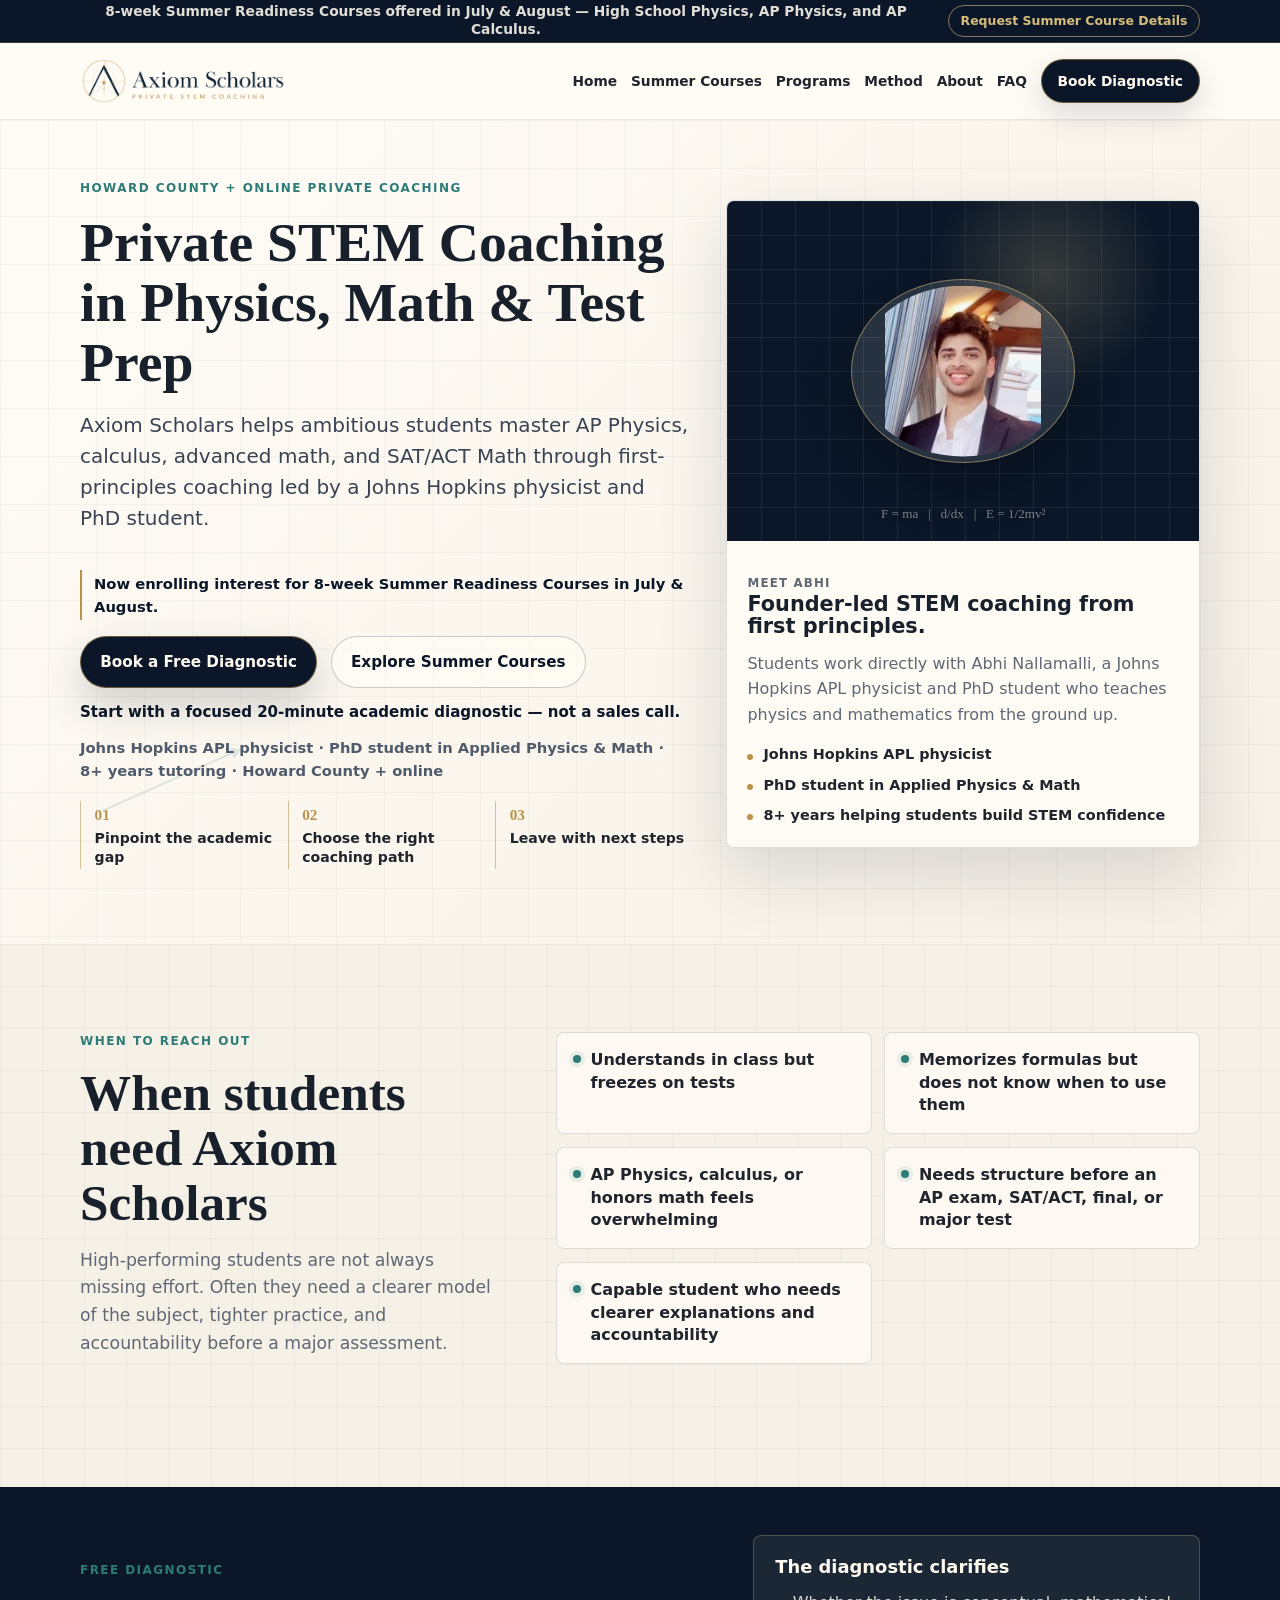
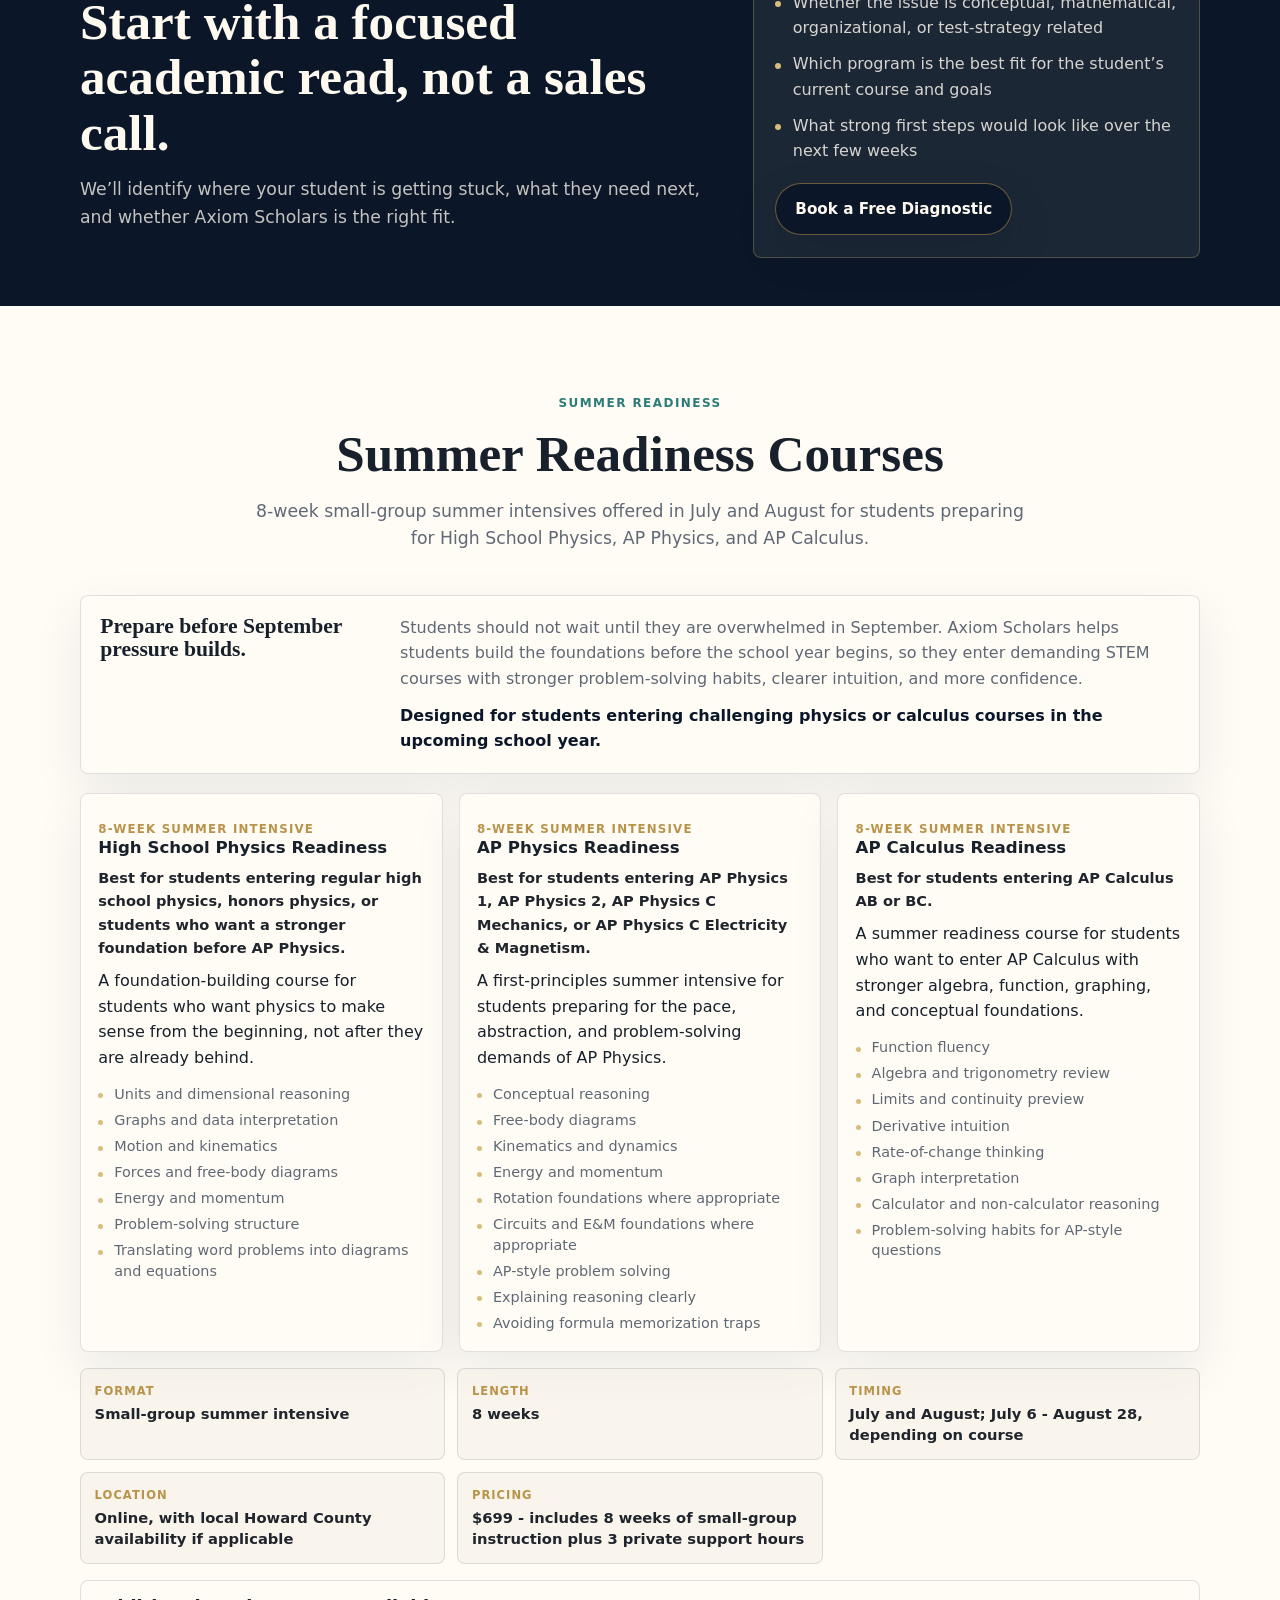
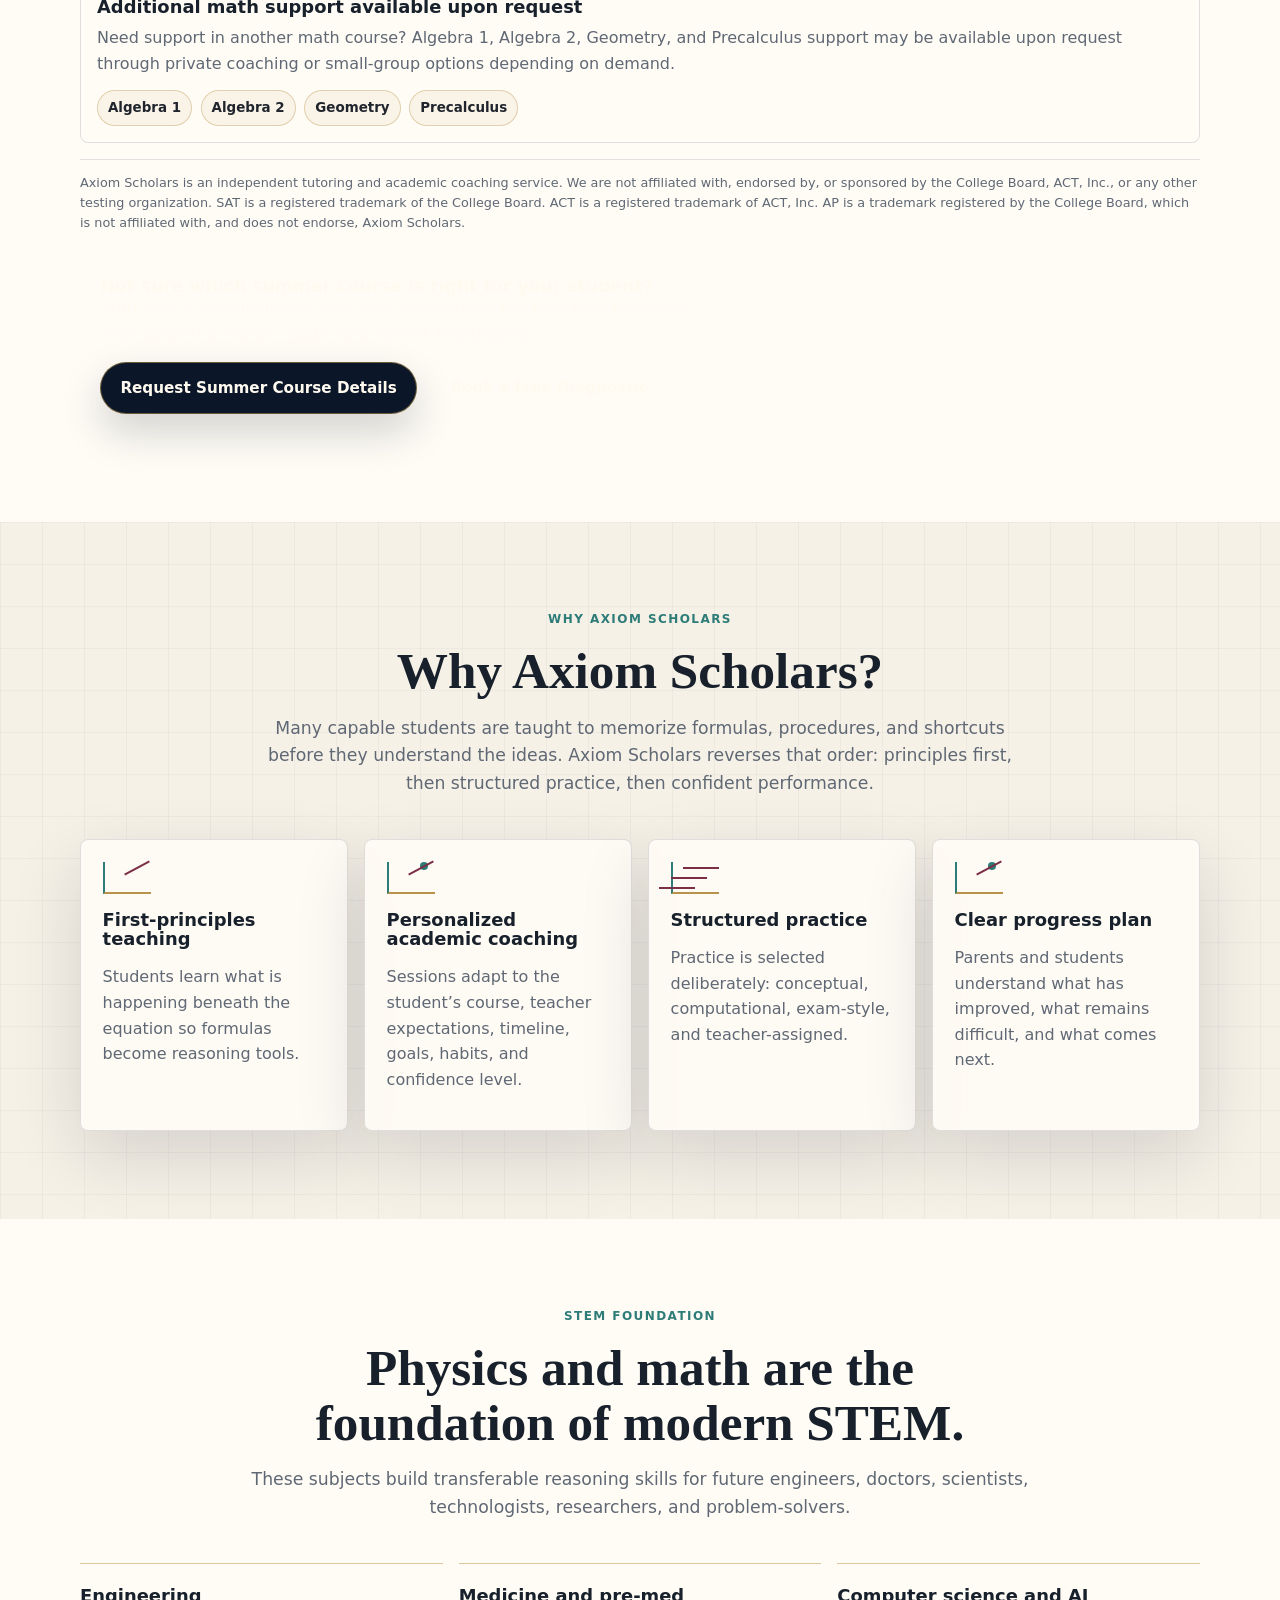
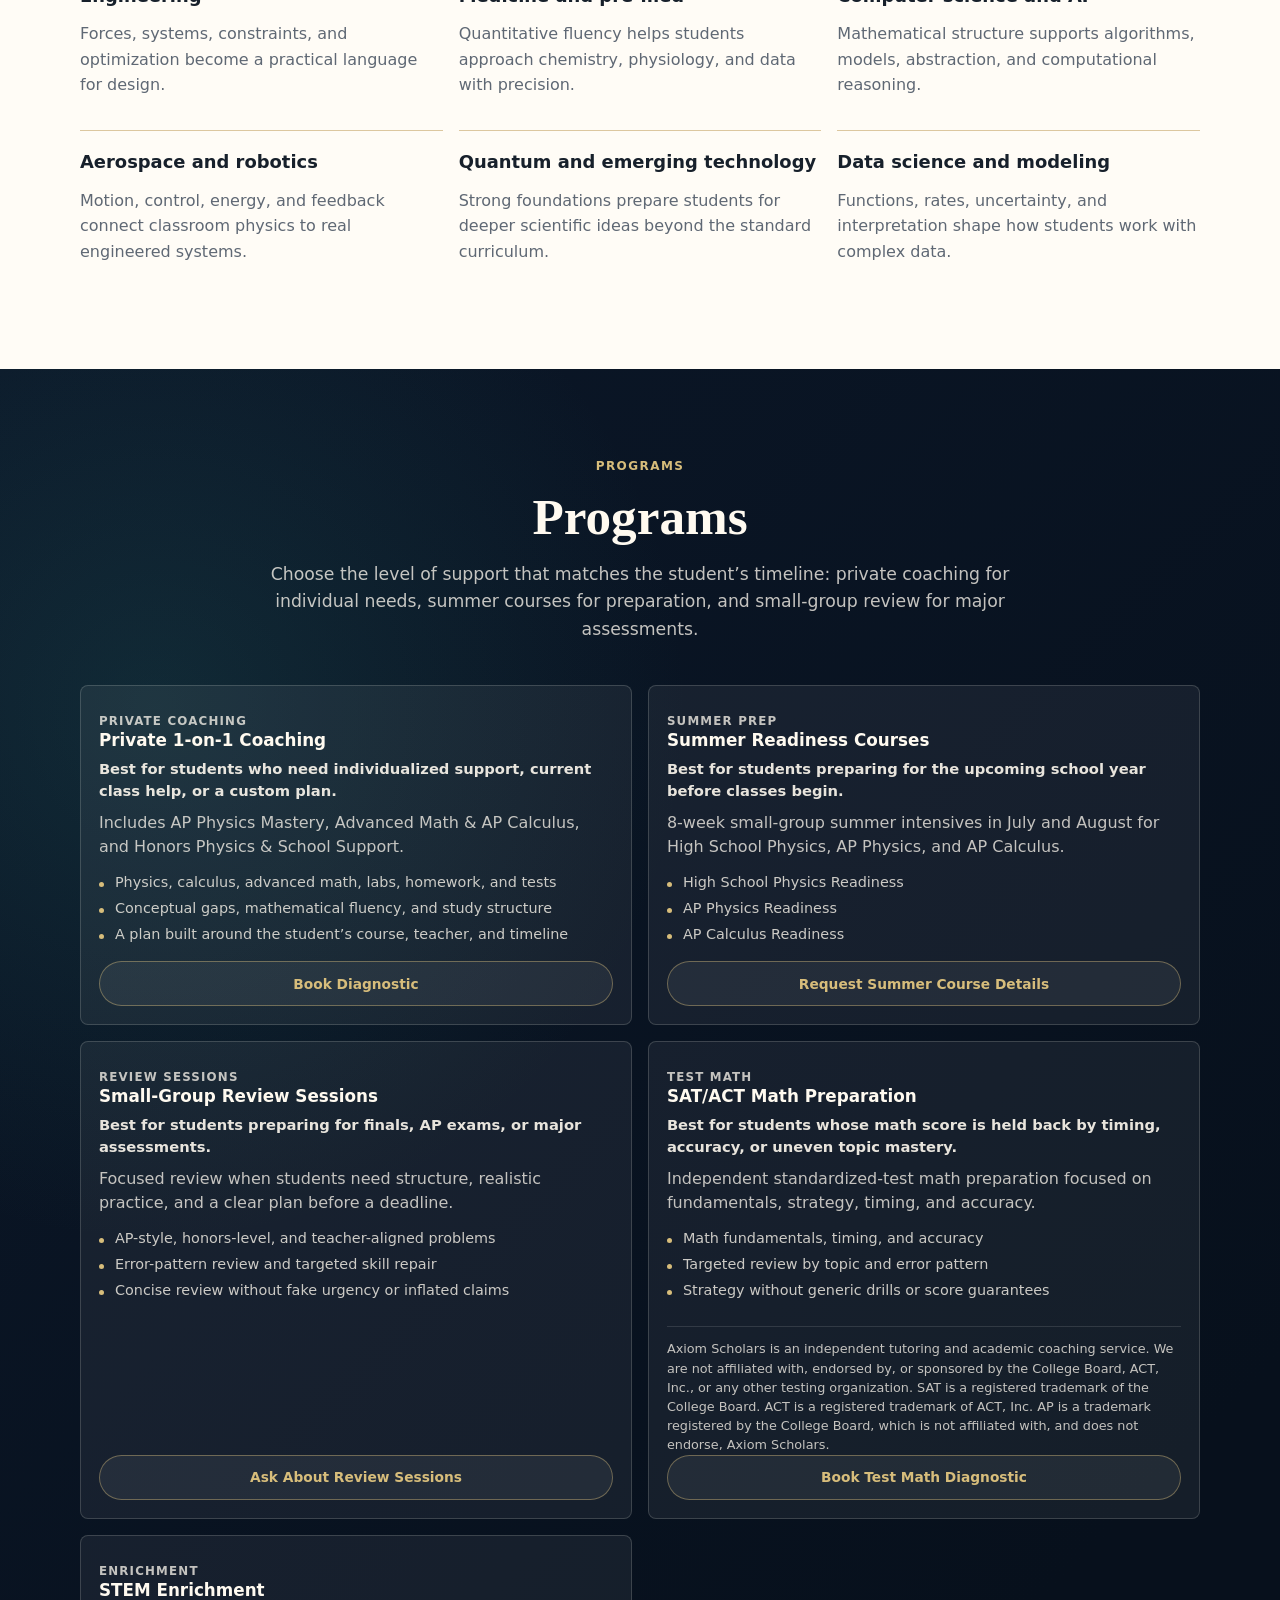
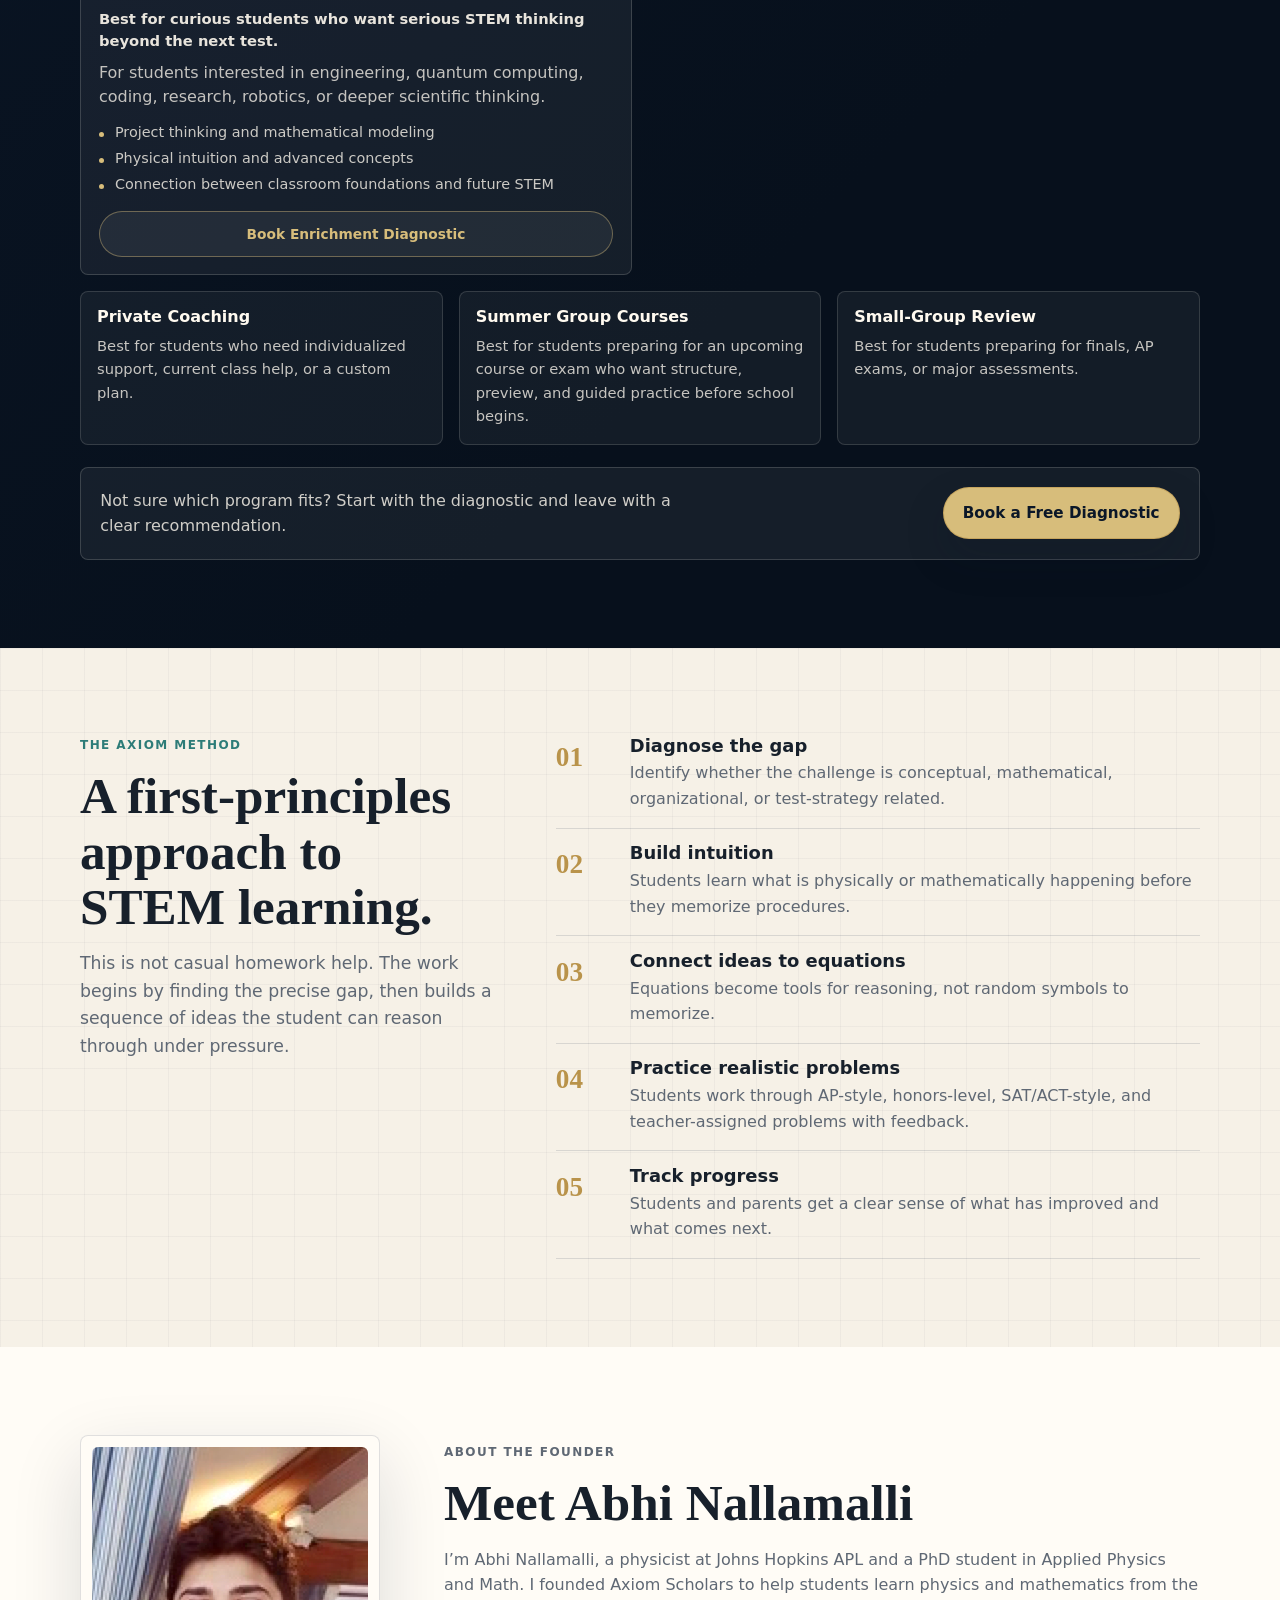
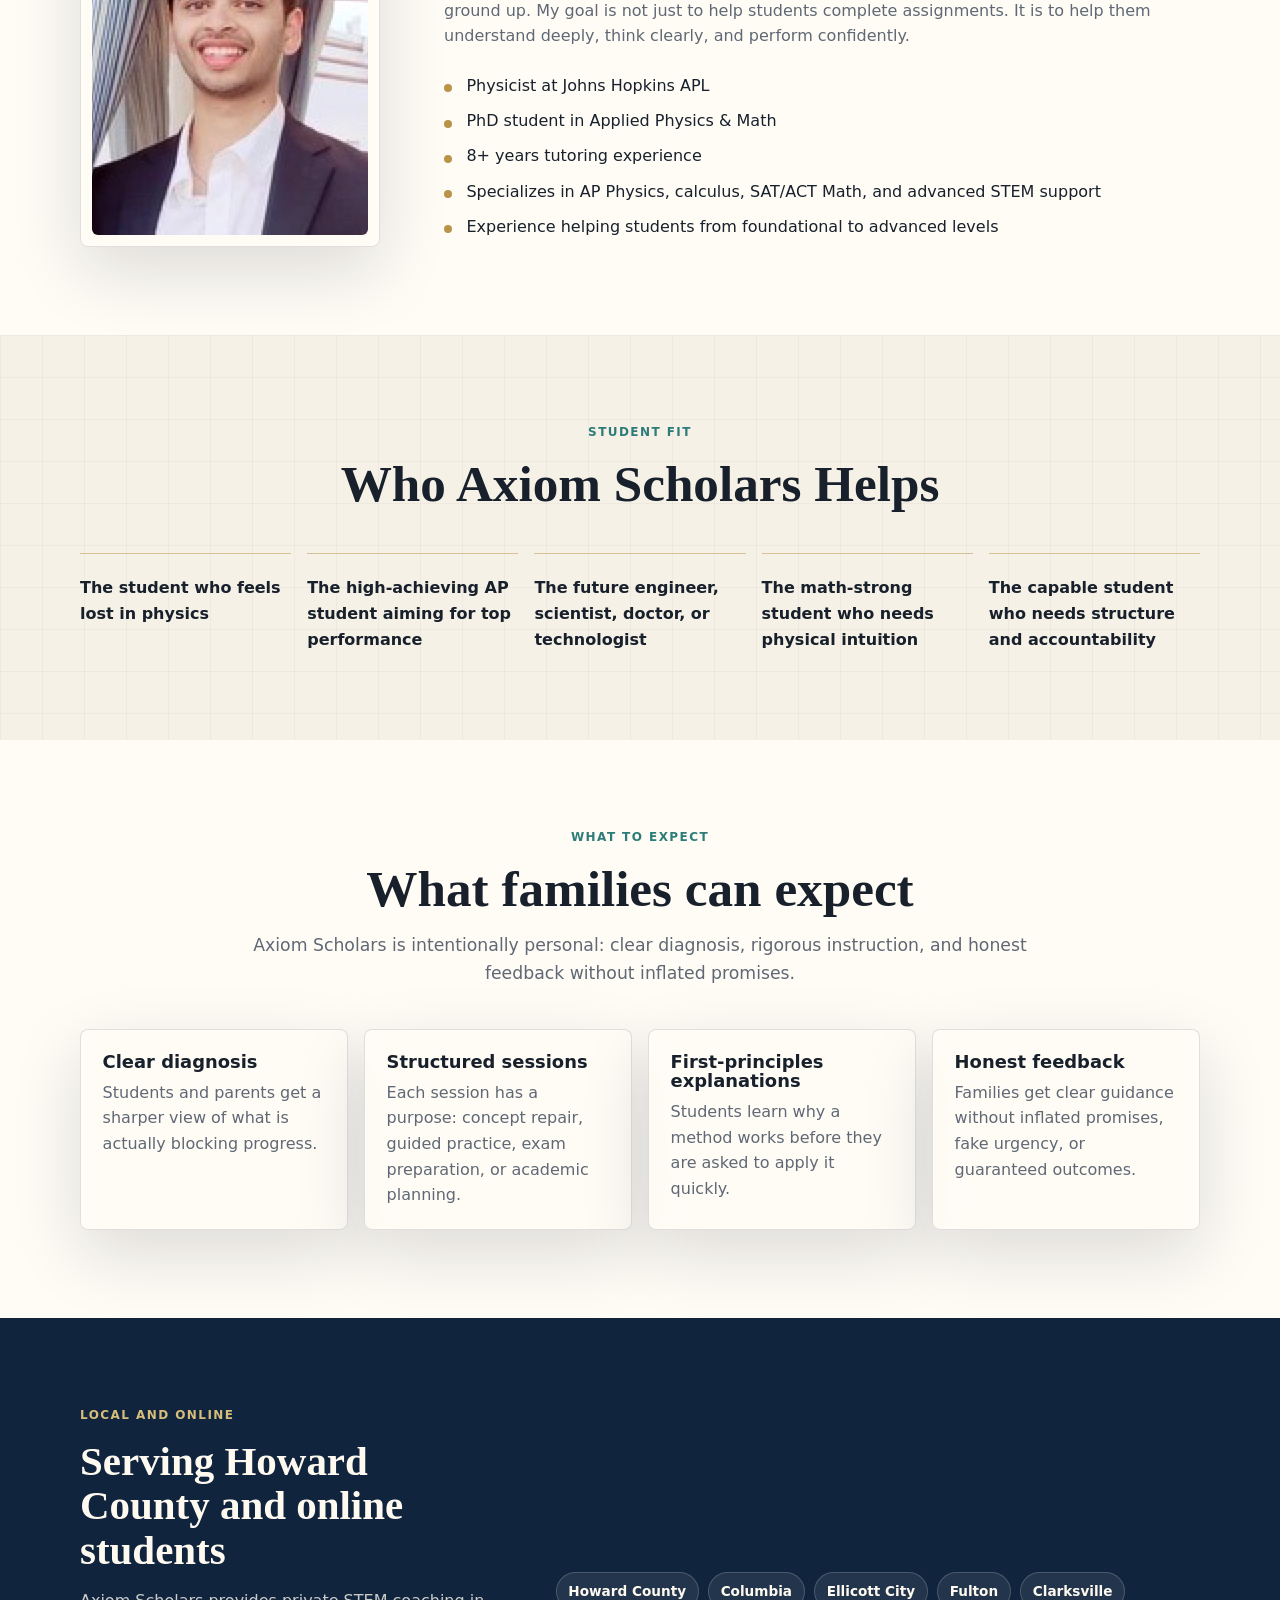
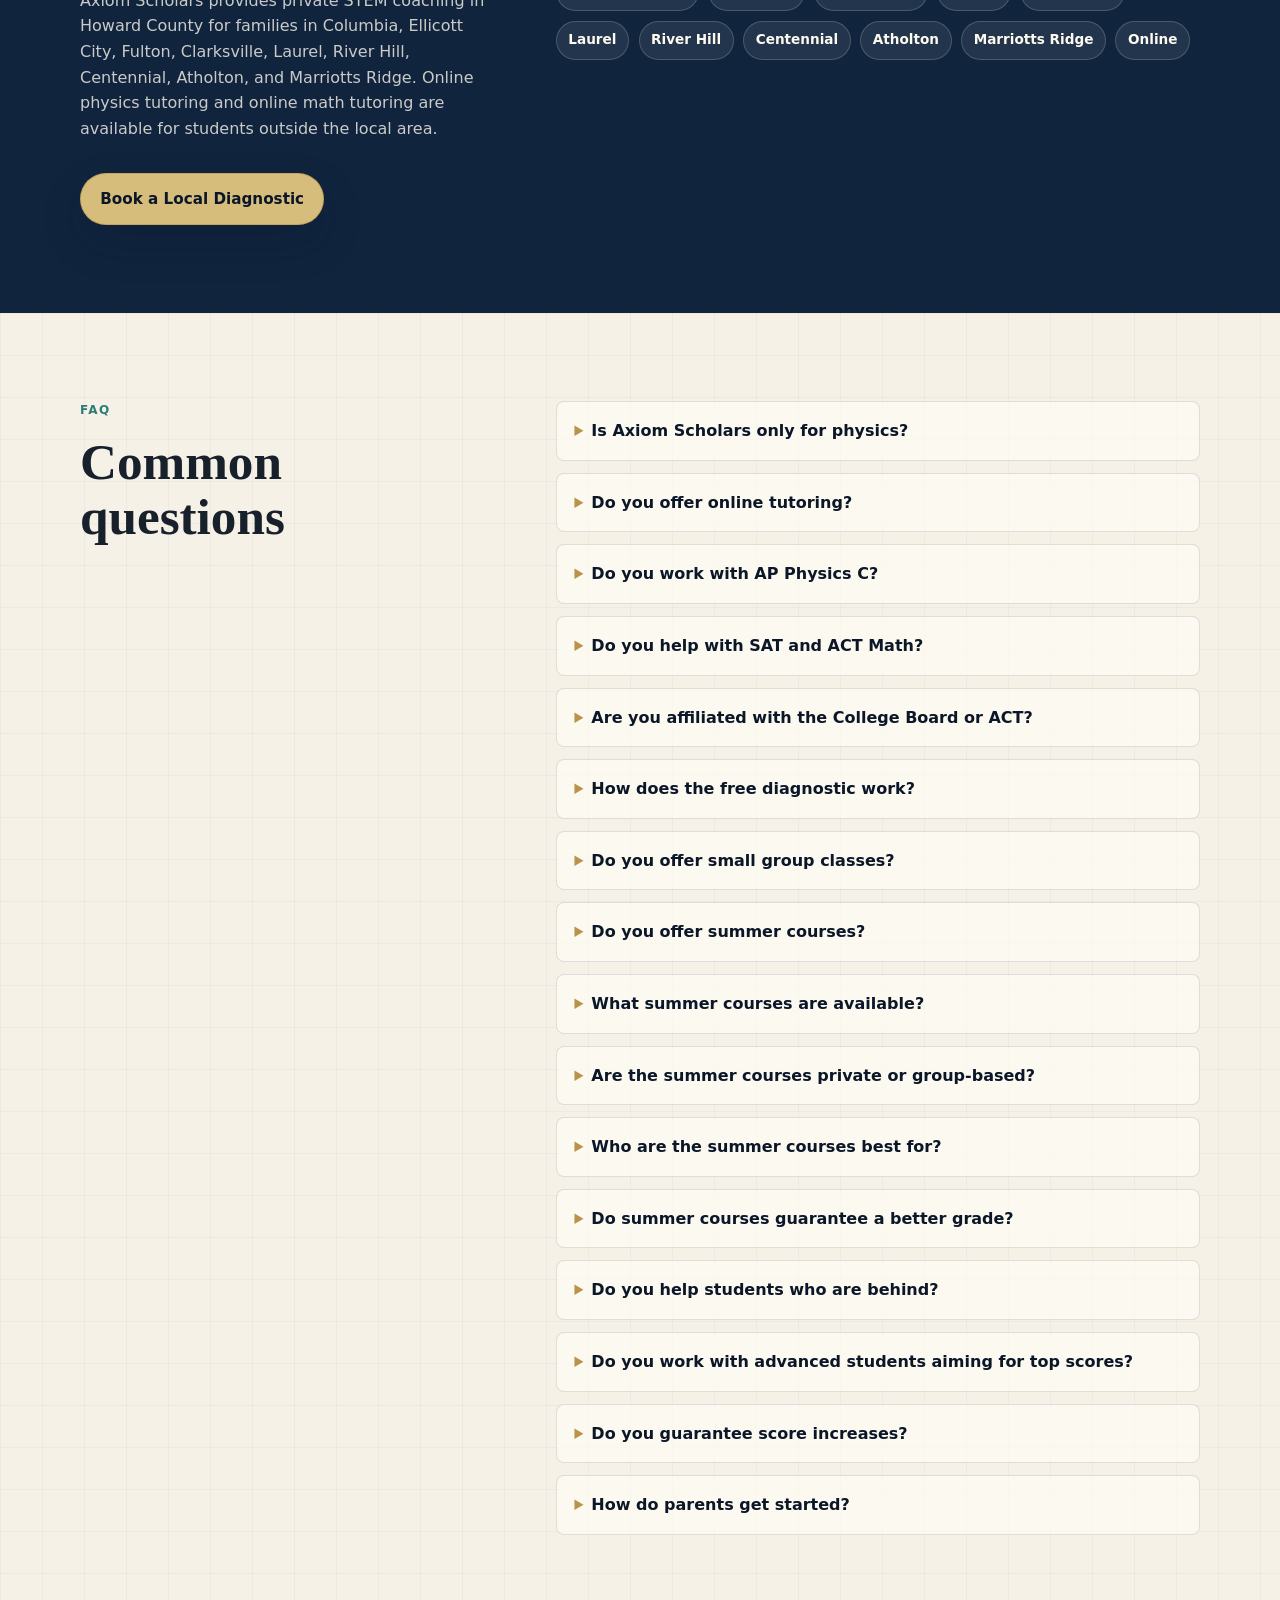
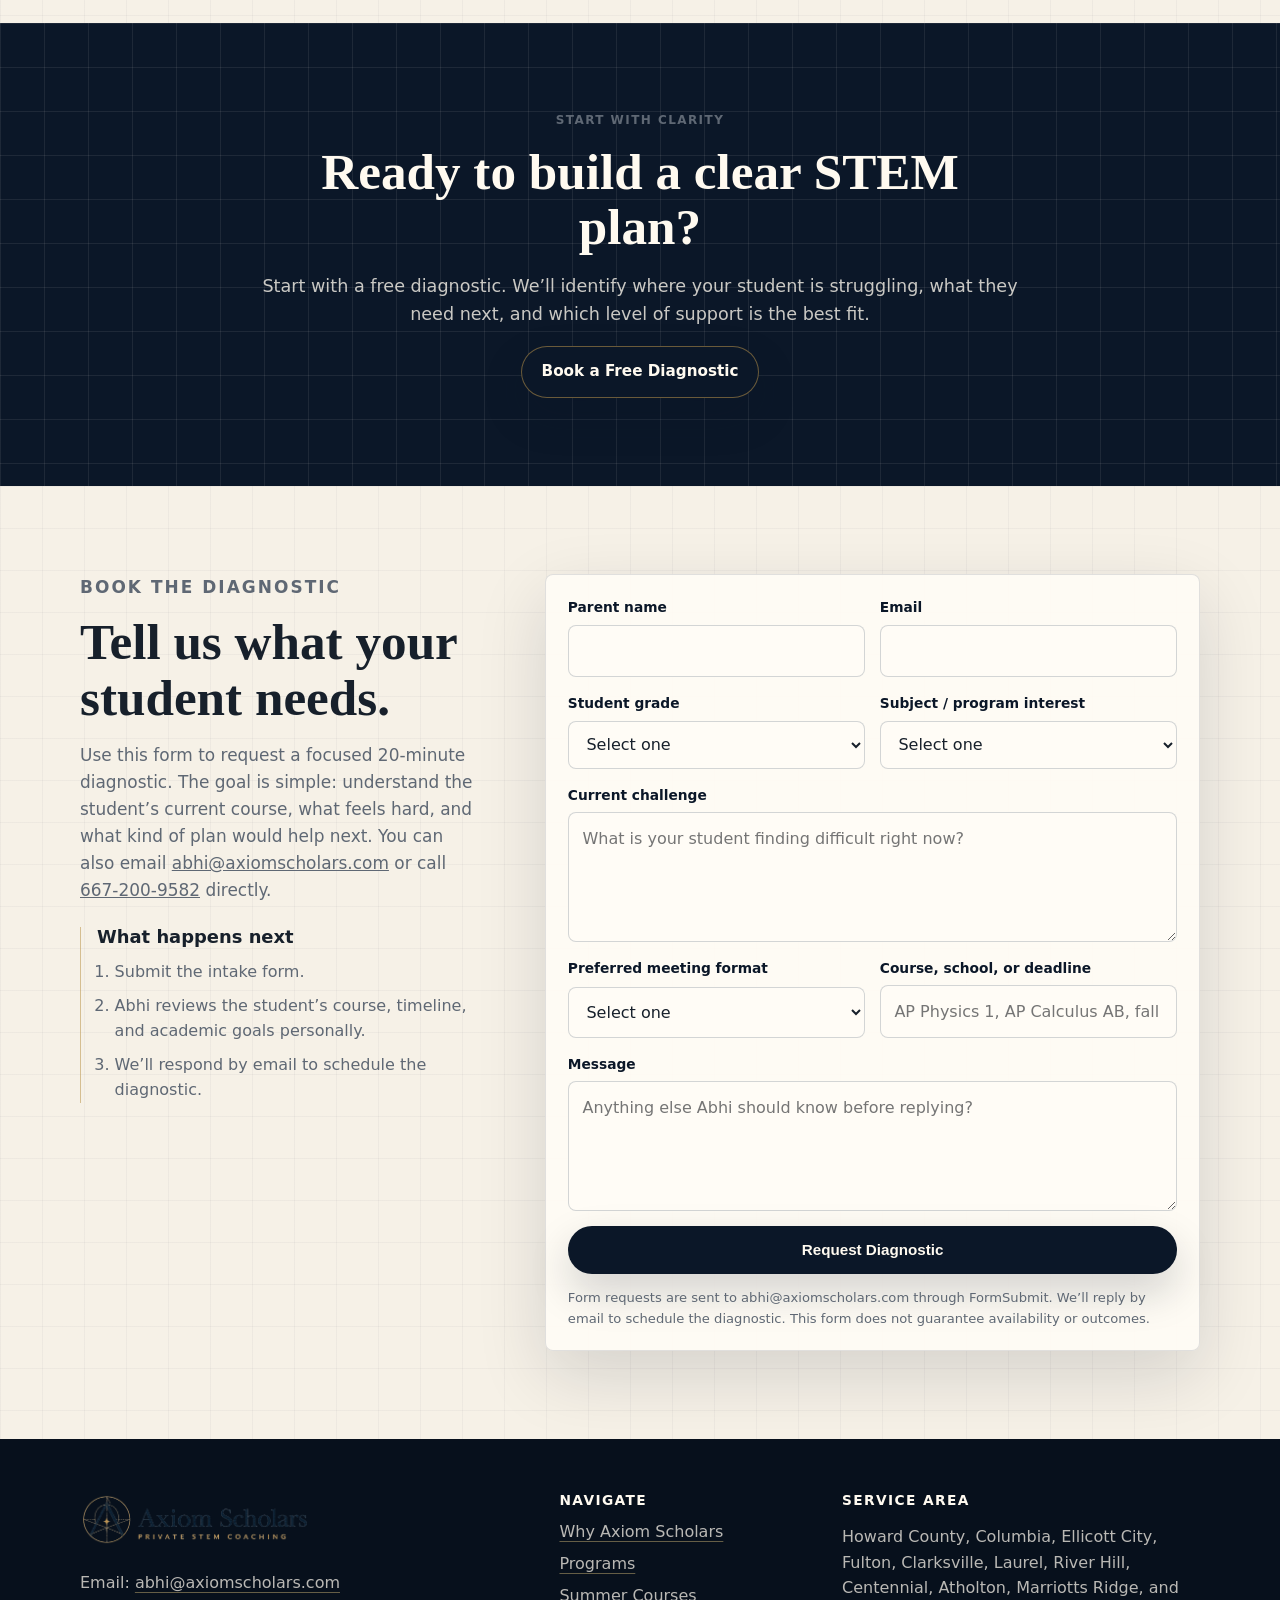
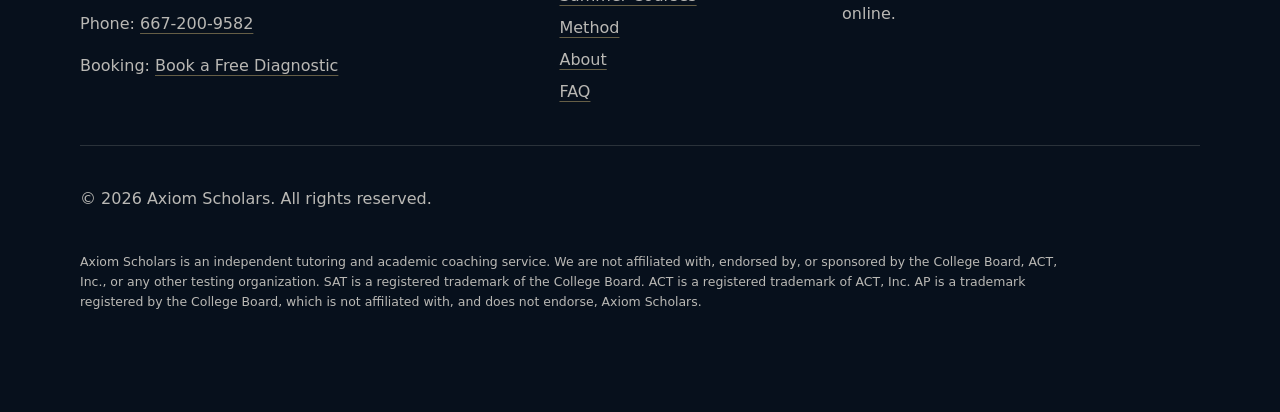
==== commit 079e0b07: "edits" ====
--- a/index.html
+++ b/index.html
@@ -197,24 +197,24 @@
               through first-principles coaching led by a Johns Hopkins physicist and PhD student.
             </p>
           </div>
-          <aside class="hero-card" aria-label="Meet Abhi video preview">
-            <div class="video-placeholder">
-              <!-- TODO: Replace this placeholder with the final intro video embed or linked video thumbnail. -->
-              <button class="play-button" type="button" aria-label="Intro video placeholder">
-                <span aria-hidden="true"></span>
-              </button>
-              <div class="formula-strip" aria-hidden="true">
-                <span>F = ma</span>
-                <span>∫ f(x) dx</span>
-                <span>v = v₀ + at</span>
-              </div>
+          <aside class="hero-card intro-card" aria-label="Meet Abhi Nallamalli">
+            <div class="intro-card-panel">
+              <img
+                src="assets/headshot-enhanced.png"
+                alt="Abhi Nallamalli, founder of Axiom Scholars"
+                class="intro-card-mark"
+                width="354"
+                height="388"
+                loading="eager"
+              />
+              <div class="intro-card-equation">F = ma &nbsp; | &nbsp; d/dx &nbsp; | &nbsp; E = 1/2mv²</div>
             </div>
             <div class="hero-card-copy">
               <p class="card-kicker">Meet Abhi</p>
-              <h2>A 60-second introduction to the Axiom Scholars approach.</h2>
+              <h2>Founder-led STEM coaching from first principles.</h2>
               <p>
-                The founder video will give parents and students a direct sense of the teaching style, expectations,
-                and first-principles method before the first diagnostic.
+                Students work directly with Abhi Nallamalli, a Johns Hopkins APL physicist and PhD student who
+                teaches physics and mathematics from the ground up.
               </p>
               <ul class="video-proof-list" aria-label="Founder credibility">
                 <li>Johns Hopkins APL physicist</li>
--- a/styles.css
+++ b/styles.css
@@ -542,18 +542,45 @@
   flex-direction: column;
 }
 
-.video-placeholder {
+.intro-card-panel {
   position: relative;
   min-height: 340px;
   display: grid;
   place-items: center;
+  overflow: hidden;
   background:
-    linear-gradient(rgba(255, 250, 240, 0.08) 1px, transparent 1px),
-    linear-gradient(90deg, rgba(255, 250, 240, 0.08) 1px, transparent 1px),
-    radial-gradient(circle at center, rgba(45, 124, 120, 0.34), transparent 48%),
+    linear-gradient(rgba(255, 250, 240, 0.07) 1px, transparent 1px),
+    linear-gradient(90deg, rgba(255, 250, 240, 0.07) 1px, transparent 1px),
+    radial-gradient(circle at 68% 22%, rgba(215, 189, 123, 0.22), transparent 28%),
     var(--navy);
-  background-size: 32px 32px, 32px 32px, auto, auto;
+  background-size: 34px 34px, 34px 34px, auto, auto;
   color: var(--warm-white);
+}
+
+.intro-card-mark {
+  display: block;
+  width: clamp(184px, 50%, 224px);
+  height: clamp(184px, 50%, 224px);
+  padding: 0.35rem;
+  border: 1px solid rgba(215, 189, 123, 0.52);
+  border-radius: 50%;
+  background: rgba(255, 250, 240, 0.12);
+  box-shadow: 0 26px 54px rgba(0, 0, 0, 0.28);
+  filter: contrast(1.08) saturate(1.04);
+  object-fit: contain;
+  object-position: center center;
+  opacity: 0.96;
+}
+
+.intro-card-equation {
+  position: absolute;
+  left: 1.15rem;
+  right: 1.15rem;
+  bottom: 1.05rem;
+  color: rgba(255, 250, 240, 0.46);
+  font-family: Georgia, "Times New Roman", serif;
+  font-size: 0.82rem;
+  text-align: center;
 }
 
 .play-button {
@@ -1821,8 +1848,18 @@
     grid-template-columns: 1fr;
   }
 
-  .video-placeholder {
+  .intro-card-panel {
     min-height: 190px;
+  }
+
+  .intro-card-mark {
+    width: 156px;
+    height: 156px;
+    padding: 0.28rem;
+  }
+
+  .intro-card-equation {
+    font-size: 0.72rem;
   }
 
   .hero-card-copy {
